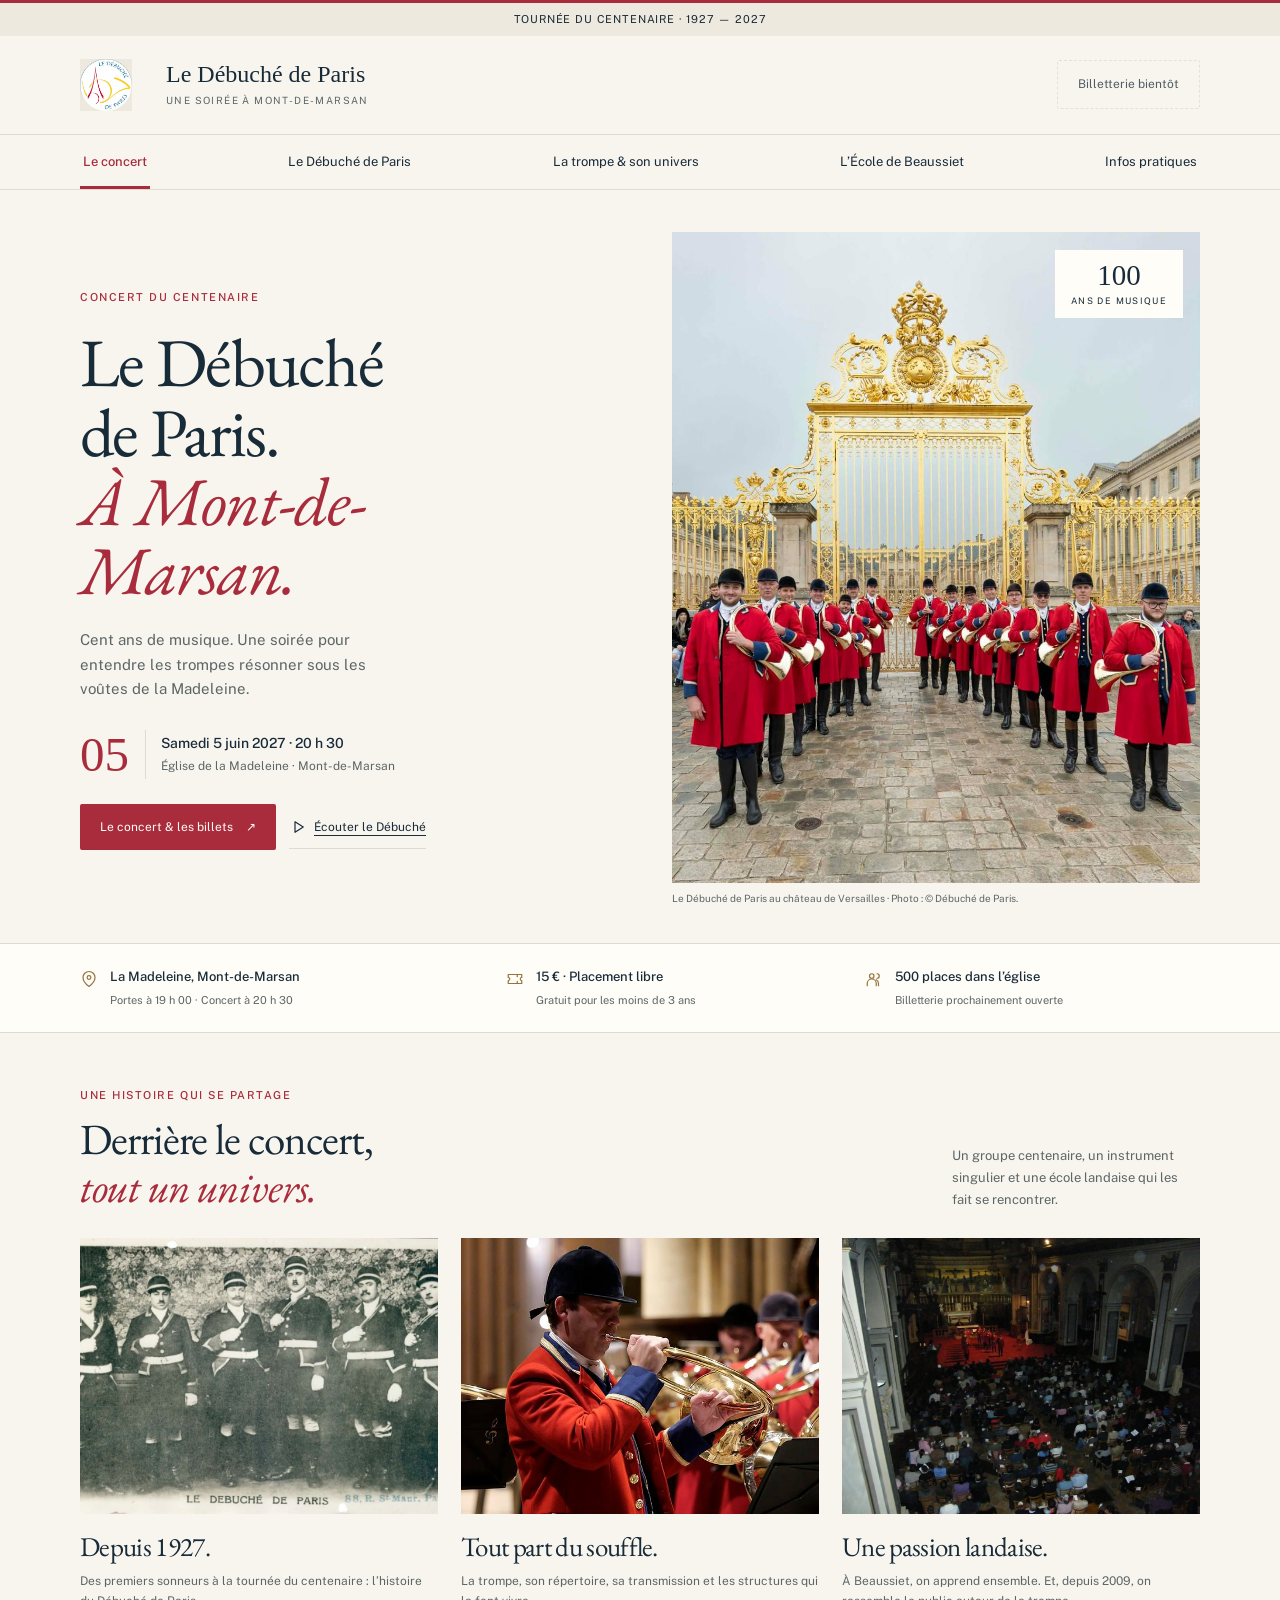
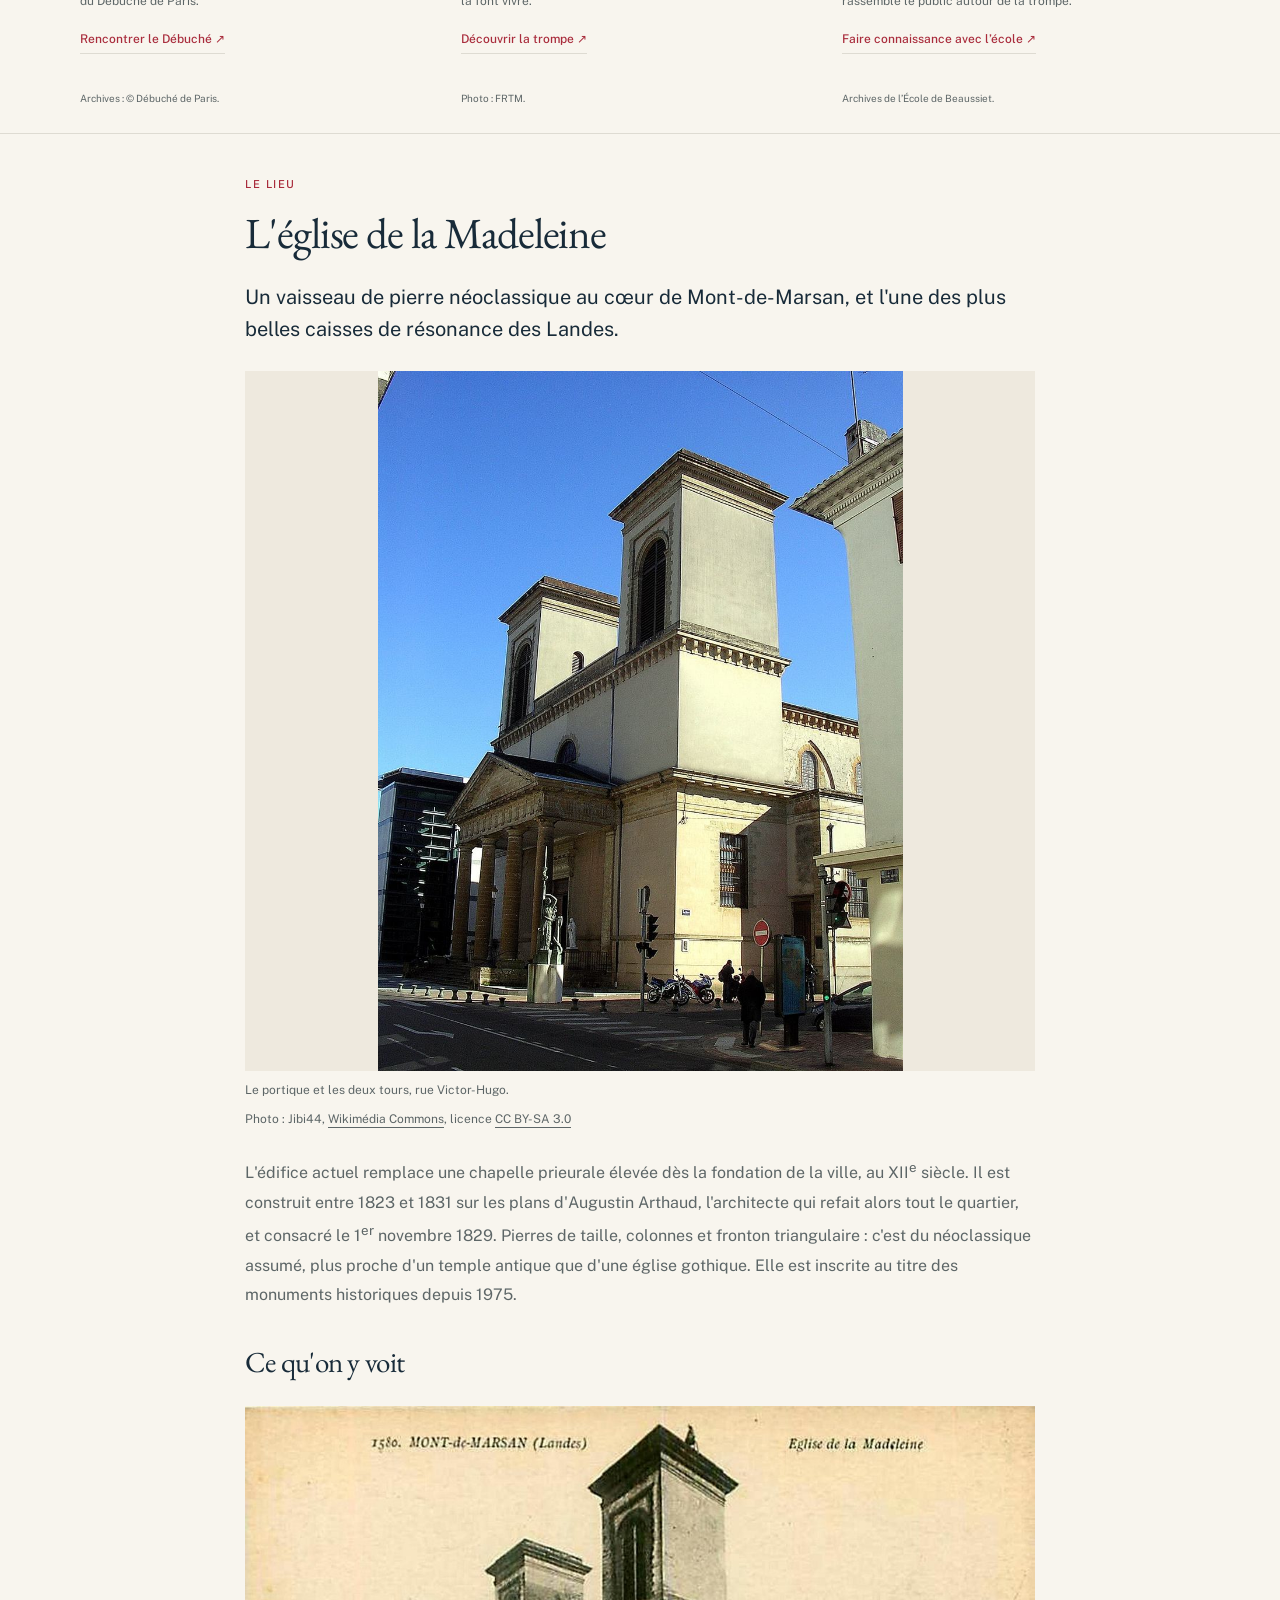
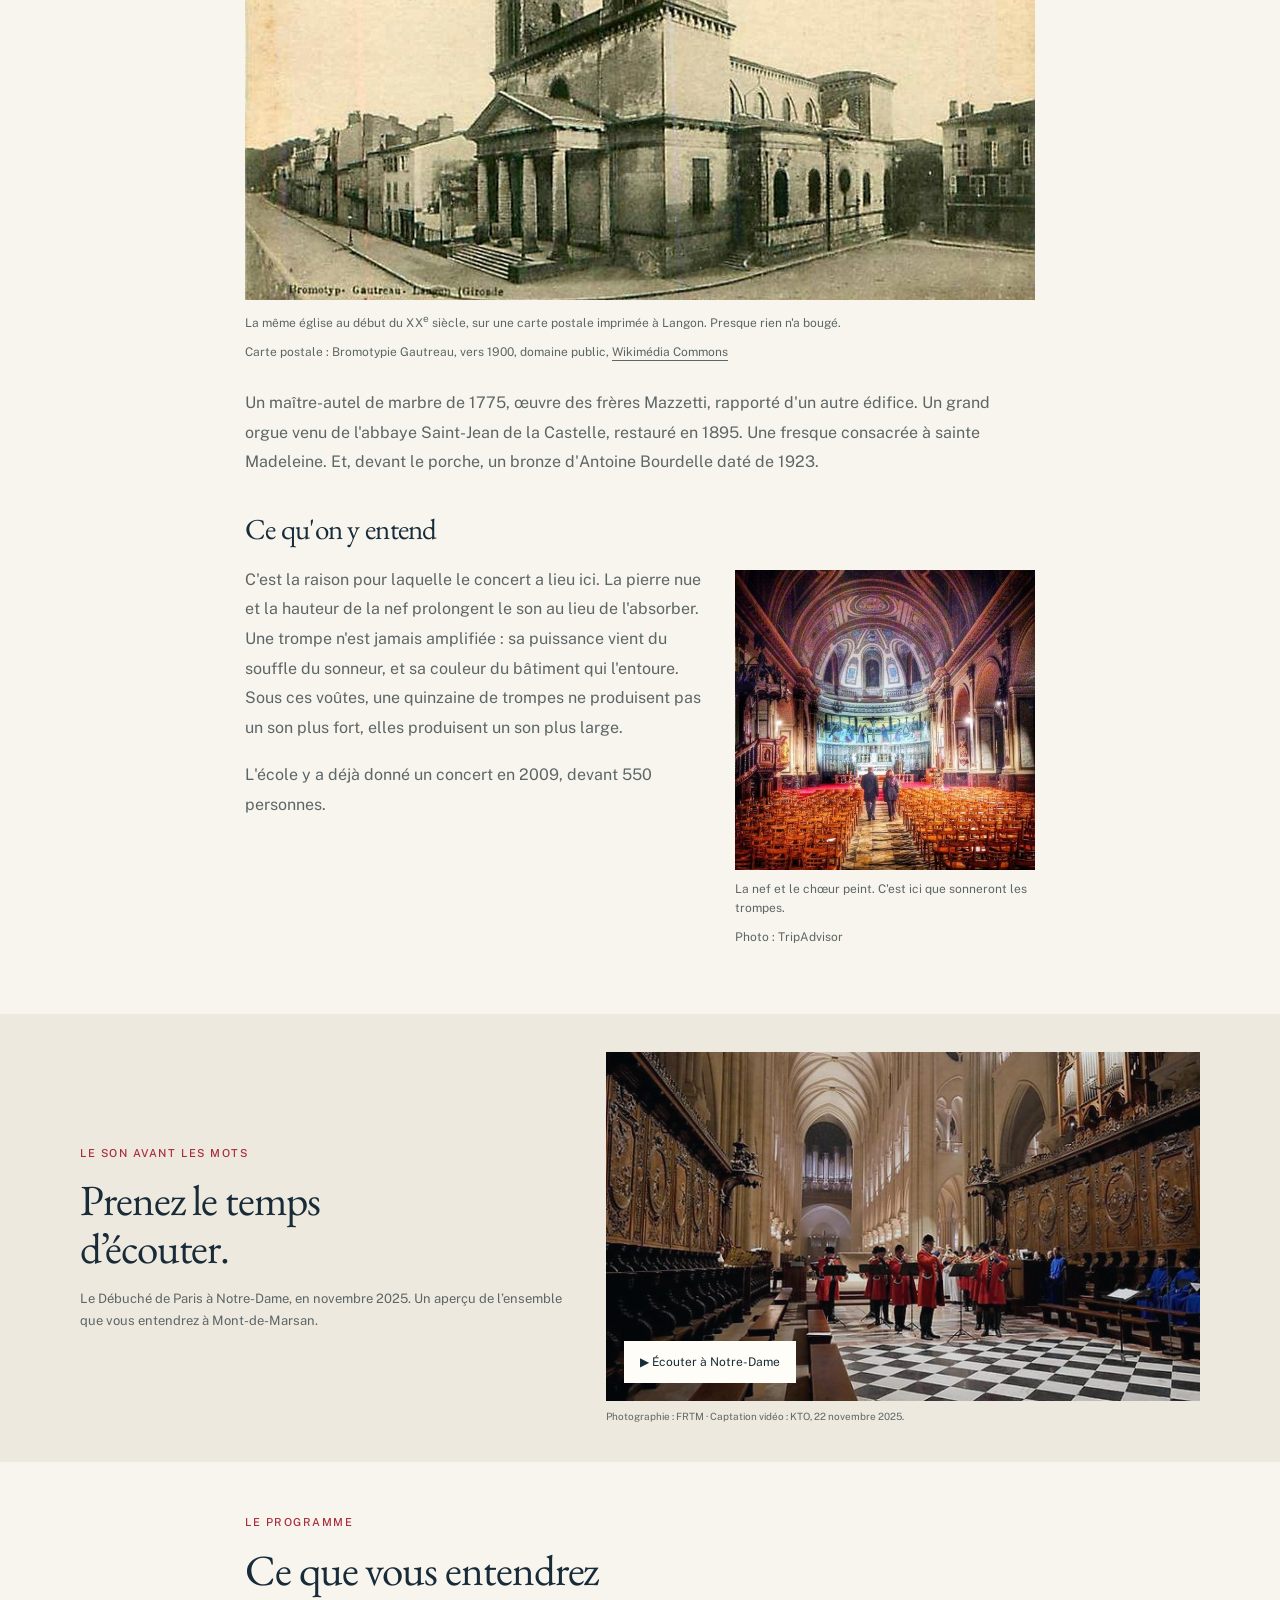
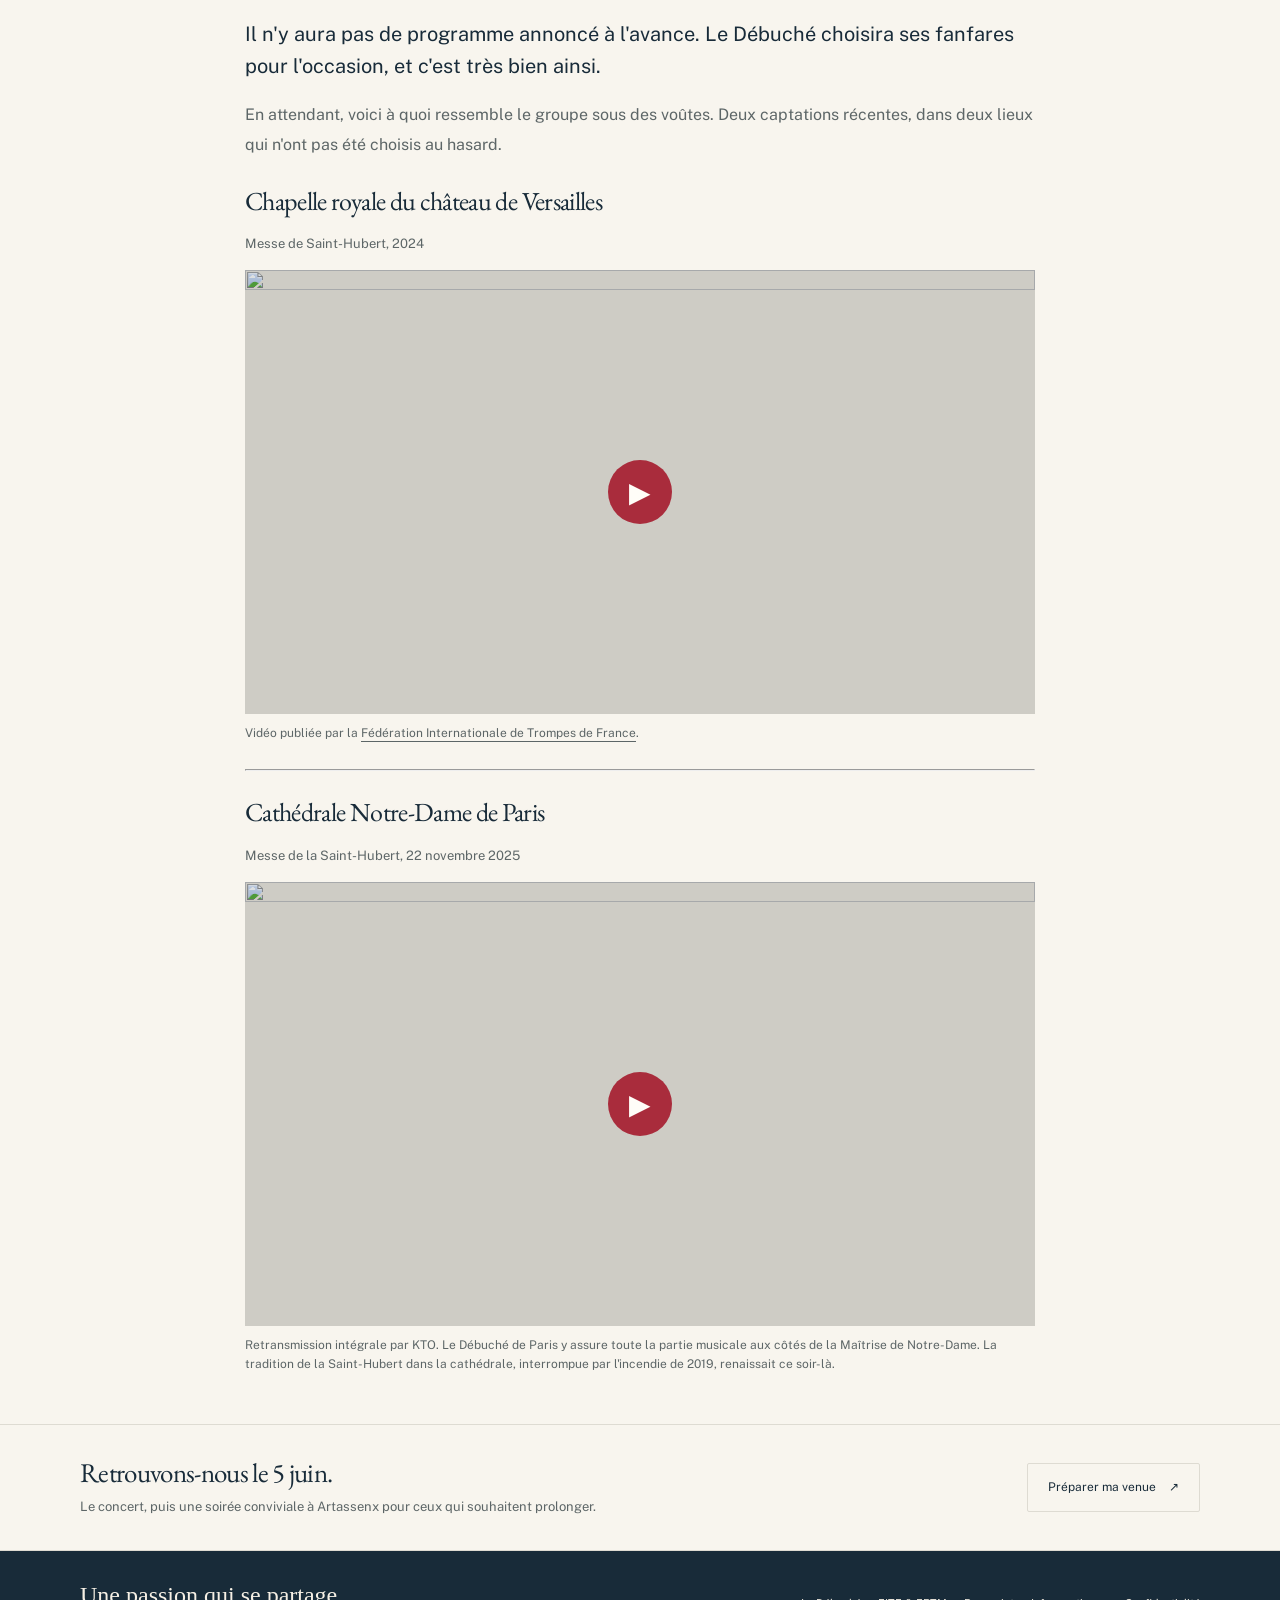
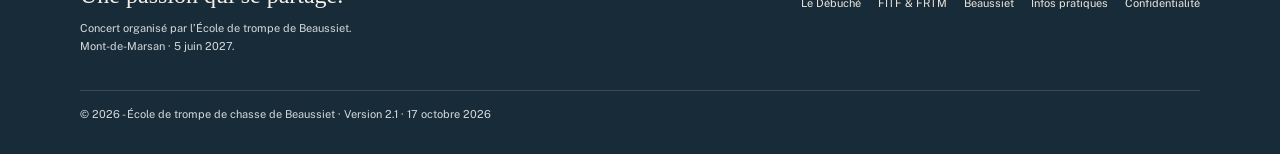
==== index.html @ ada698ae "Logo du Débuché, église sur l'accueil, programme visible, billetterie grisée, mentions et page confi" ====
<!doctype html>
<html lang="fr"><head>
<meta charset="utf-8">
<meta name="viewport" content="width=device-width,initial-scale=1">
<!-- Préparation de l’annonce publique : conserver noindex jusqu’à sa validation. -->
<meta name="robots" content="noindex">
<title>Le Débuché de Paris à Mont-de-Marsan — Centenaire 1927–2027</title>
<meta name="description" content="Concert du centenaire du Débuché de Paris le 5 juin 2027 à 20 h 30, à l’église de la Madeleine de Mont-de-Marsan. Histoire, extraits et informations pratiques.">
<link rel="canonical" href="https://debuche-montdemarsan.fr/">
<meta property="og:type" content="website">
<meta property="og:locale" content="fr_FR">
<meta property="og:site_name" content="École de trompe de Beaussiet">
<meta property="og:title" content="Le Débuché de Paris à Mont-de-Marsan — Centenaire 1927–2027">
<meta property="og:description" content="Concert du centenaire du Débuché de Paris le 5 juin 2027 à 20 h 30, à l’église de la Madeleine de Mont-de-Marsan. Histoire, extraits et informations pratiques.">
<meta property="og:url" content="https://debuche-montdemarsan.fr/">
<meta property="og:image" content="https://debuche-montdemarsan.fr/affiche-partage.jpg">
<meta property="og:image:width" content="1200"><meta property="og:image:height" content="630">
<meta name="twitter:card" content="summary_large_image">
<link rel="preconnect" href="https://fonts.googleapis.com">
<link rel="preconnect" href="https://fonts.gstatic.com" crossorigin>
<link rel="stylesheet" href="https://fonts.googleapis.com/css2?family=EB+Garamond:ital,wght@0,400;0,500;1,400&family=Public+Sans:wght@400;500&display=swap">
<link rel="stylesheet" href="/assets/site.css">
<script src="/infos.js" defer></script><script src="/assets/site.js" defer></script>
</head><body id="debuche-edition">
<a href="#contenu" class="skip-link">Aller au contenu</a>
<div class="dp-topline">TOURNÉE DU CENTENAIRE · 1927 — 2027</div>
<header id="haut">
 <div class="dp-masthead dp-container"><a href="/" class="dp-brand " aria-label="Accueil du concert"><img class="dp-logo" src="/logo-debuche.png" alt="" width="52" height="52"><span class="dp-name">Le Débuché de Paris<small>Une soirée à Mont-de-Marsan</small></span></a><a href="/infos-pratiques/#billetterie" class="dp-action dp-header-ticket " data-booking data-open-label="Réserver ma place">Billetterie · bientôt <span aria-hidden="true">↗</span></a></div>
 <nav class="dp-nav dp-container" aria-label="Rubriques du site"><a href="/" aria-current="page" class="">Le concert</a><a href="/le-debuche-de-paris/" class="">Le Débuché de Paris</a><a href="/la-trompe/" class="">La trompe & son univers</a><a href="/ecole-de-beaussiet/" class="">L’École de Beaussiet</a><a href="/infos-pratiques/" class="">Infos pratiques</a></nav>
</header><main id="contenu">
 <div class="dp-hero dp-container"><div class="dp-hero-copy"><p class="dp-kicker">Concert du centenaire</p><h1>Le Débuché<br>de Paris.<br><em>À Mont-de-<br>Marsan.</em></h1><p class="dp-intro">Cent ans de musique. Une soirée pour entendre les trompes résonner sous les voûtes de la Madeleine.</p><div class="dp-datestamp"><span class="dp-day">05</span><div><strong>Samedi 5 juin 2027 · <span data-info="heure">20 h 30</span></strong><small>Église de la Madeleine · Mont-de-Marsan</small></div></div><div class="dp-hero-actions"><a href="/infos-pratiques/#billetterie" class="dp-action ">Le concert & les billets <span aria-hidden="true">↗</span></a><a href="#dp-home-listen" class="dp-text-action "><svg aria-hidden="true" width="18" height="18" viewBox="0 0 24 24" fill="none" stroke="currentColor" stroke-width="1.6" stroke-linecap="round" stroke-linejoin="round"><path d="m8 5 11 7-11 7V5Z"/></svg> Écouter le Débuché</a></div></div><figure class="dp-photo"><img src="/debuche-versailles-grille.jpg" loading="eager" fetchpriority="high" width="1000" height="1250" decoding="async" alt="Les sonneurs du Débuché de Paris en habit rouge devant la grille dorée du château de Versailles"><span class="dp-photo-seal">100<small>ans de musique</small></span><figcaption>Le Débuché de Paris au château de Versailles · Photo : © Débuché de Paris.</figcaption></figure></div>
 <div class="dp-essential dp-container"><div><svg aria-hidden="true" width="18" height="18" viewBox="0 0 24 24" fill="none" stroke="currentColor" stroke-width="1.6" stroke-linecap="round" stroke-linejoin="round"><path d="M20 10c0 6-8 12-8 12S4 16 4 10a8 8 0 1 1 16 0Z"/><circle cx="12" cy="10" r="2.5"/></svg><span><strong>La Madeleine, Mont-de-Marsan</strong><small>Portes à <span data-info="portes">19 h</span> · Concert à <span data-info="heure">20 h 30</span></small></span></div><div><svg aria-hidden="true" width="18" height="18" viewBox="0 0 24 24" fill="none" stroke="currentColor" stroke-width="1.6" stroke-linecap="round" stroke-linejoin="round"><path d="M3 6h18v4a2 2 0 0 0 0 4v4H3v-4a2 2 0 0 0 0-4V6Z"/><path d="M15 6v3m0 6v3"/></svg><span><strong><span data-info="tarif">15 €</span> · Placement libre</strong><small><span data-info="tarif-second">Gratuit pour les moins de 3 ans</span></small></span></div><div><svg aria-hidden="true" width="18" height="18" viewBox="0 0 24 24" fill="none" stroke="currentColor" stroke-width="1.6" stroke-linecap="round" stroke-linejoin="round"><circle cx="9" cy="8" r="3"/><path d="M3 21v-3a6 6 0 0 1 12 0v3m3 0v-3a6 6 0 0 0-3-5m1-8a3 3 0 0 1 0 6"/></svg><span><strong>500 places dans l’église</strong><small data-booking-closed>Billetterie prochainement ouverte</small><small data-booking-open hidden>Réservation à l’avance conseillée</small></span></div></div>
 <div class="dp-section dp-container"><div class="dp-section-heading"><div><p class="dp-kicker">Une histoire qui se partage</p><h2>Derrière le concert,<br><em>tout un univers.</em></h2></div><p>Un groupe centenaire, un instrument singulier et une école landaise qui les fait se rencontrer.</p></div><div class="dp-discover"><article><a href="/le-debuche-de-paris/" class=""><img src="/debuche-1927.jpg" loading="lazy" decoding="async" alt="Les premiers sonneurs du Débuché de Paris sur une photographie d’archives" width="1100" height="710"><h3>Depuis 1927.</h3><p>Des premiers sonneurs à la tournée du centenaire : l’histoire du Débuché de Paris.</p><span class="dp-card-link">Rencontrer le Débuché <span aria-hidden="true">↗</span></span></a><p class="dp-credit">Archives : © Débuché de Paris.</p></article><article><a href="/la-trompe/" class=""><img src="/debuche-sonneur.jpg" loading="lazy" decoding="async" alt="Un sonneur en habit rouge, sa trompe à l’épaule" width="640" height="853"><h3>Tout part du souffle.</h3><p>La trompe, son répertoire, sa transmission et les structures qui la font vivre.</p><span class="dp-card-link">Découvrir la trompe <span aria-hidden="true">↗</span></span></a><p class="dp-credit">Photo : FRTM.</p></article><article><a href="/ecole-de-beaussiet/" class=""><img src="/ecole-2009-madeleine.jpg" loading="lazy" decoding="async" alt="La nef de la Madeleine remplie lors du concert organisé en 2009" width="1200" height="900"><h3>Une passion landaise.</h3><p>À Beaussiet, on apprend ensemble. Et, depuis 2009, on rassemble le public autour de la trompe.</p><span class="dp-card-link">Faire connaissance avec l’école <span aria-hidden="true">↗</span></span></a><p class="dp-credit">Archives de l’École de Beaussiet.</p></article></div></div>
 <div class="dp-article dp-eglise"><section id="eglise">
  <div class="shell narrow">
    <p class="eyebrow">Le lieu</p>
    <h2>L'église de la Madeleine</h2>

    <p class="big">Un vaisseau de pierre néoclassique au cœur de Mont-de-Marsan, et l'une des plus belles caisses de résonance des Landes.</p>

    <figure class="fig fig-large">
      <img src="/eglise-facade.jpg" alt="La façade de l'église de la Madeleine, son portique à colonnes et ses deux tours, vue depuis la rue Victor-Hugo" width="900" height="1200" loading="lazy">
      <figcaption>Le portique et les deux tours, rue Victor-Hugo.<span class="credit">Photo&nbsp;: Jibi44, <a href="https://commons.wikimedia.org/wiki/File:Eglise_Madeleine_MDM.JPG" target="_blank" rel="noopener">Wikimédia Commons</a>, licence <a href="https://creativecommons.org/licenses/by-sa/3.0/deed.fr" target="_blank" rel="noopener">CC BY-SA 3.0</a></span></figcaption>
    </figure>

    <p>L'édifice actuel remplace une chapelle prieurale élevée dès la fondation de la ville, au XII<sup>e</sup> siècle. Il est construit entre 1823 et 1831 sur les plans d'Augustin Arthaud, l'architecte qui refait alors tout le quartier, et consacré le 1<sup>er</sup> novembre 1829. Pierres de taille, colonnes et fronton triangulaire&nbsp;: c'est du néoclassique assumé, plus proche d'un temple antique que d'une église gothique. Elle est inscrite au titre des monuments historiques depuis 1975.</p>

    <h3>Ce qu'on y voit</h3>

    <figure class="fig">
      <img src="/eglise-1900.jpg" alt="Carte postale ancienne montrant l'église de la Madeleine et la rue qui la borde, au début du XXe siècle" width="1100" height="688" loading="lazy">
      <figcaption>La même église au début du XX<sup>e</sup> siècle, sur une carte postale imprimée à Langon. Presque rien n'a bougé.<span class="credit">Carte postale&nbsp;: Bromotypie Gautreau, vers 1900, domaine public, <a href="https://commons.wikimedia.org/wiki/File:Mont-de-Marsan_-_La_Madeleine_1.jpg" target="_blank" rel="noopener">Wikimédia Commons</a></span></figcaption>
    </figure>

    <p>Un maître-autel de marbre de 1775, œuvre des frères Mazzetti, rapporté d'un autre édifice. Un grand orgue venu de l'abbaye Saint-Jean de la Castelle, restauré en 1895. Une fresque consacrée à sainte Madeleine. Et, devant le porche, un bronze d'Antoine Bourdelle daté de 1923.</p>

    <h3>Ce qu'on y entend</h3>

    <figure class="fig fig-nef">
      <img src="/eglise-nef.jpg" alt="L'intérieur de l'église, la nef bordée de chaises et le chœur peint sous la coupole" width="450" height="450" loading="lazy">
      <figcaption>La nef et le chœur peint. C'est ici que sonneront les trompes.<span class="credit">Photo&nbsp;: TripAdvisor</span></figcaption>
    </figure>

    <p>C'est la raison pour laquelle le concert a lieu ici. La pierre nue et la hauteur de la nef prolongent le son au lieu de l'absorber. Une trompe n'est jamais amplifiée&nbsp;: sa puissance vient du souffle du sonneur, et sa couleur du bâtiment qui l'entoure. Sous ces voûtes, une quinzaine de trompes ne produisent pas un son plus fort, elles produisent un son plus large.</p>
    <p class="muted">L'école y a déjà donné un concert en 2009, devant 550 personnes.</p>
  </div>
</section></div>
 <section class="dp-listen dp-container" id="dp-home-listen"><div><p class="dp-kicker">Le son avant les mots</p><h2>Prenez le temps<br>d’écouter.</h2><p>Le Débuché de Paris à Notre-Dame, en novembre 2025. Un aperçu de l’ensemble que vous entendrez à Mont-de-Marsan.</p></div><div><div class="dp-video"><button type="button" class="video-lancer" data-video="ajK1EJD9ygs" aria-label="Lire la captation KTO du Débuché de Paris à Notre-Dame"><img src="/debuche-notre-dame.jpg" alt="Le Débuché de Paris à Notre-Dame" width="640" height="427" loading="lazy"><span class="video-play" aria-hidden="true"></span></button></div><figcaption>Photographie : FRTM · Captation vidéo : KTO, 22 novembre 2025.</figcaption></div></section>
 <div class="dp-programme-details"><div class="dp-article"><section id="programme">
  <div class="shell narrow">
    <p class="eyebrow">Le programme</p>
    <h2>Ce que vous entendrez</h2>

    <p class="big" id="i-programme-todo">Il n'y aura pas de programme annoncé à l'avance. Le Débuché choisira ses fanfares pour l'occasion, et c'est très bien ainsi.</p>

    <p id="i-programme-intro" hidden></p><ul id="i-programme" hidden></ul><p>En attendant, voici à quoi ressemble le groupe sous des voûtes. Deux captations récentes, dans deux lieux qui n'ont pas été choisis au hasard.</p>

    <figure class="video">
      <h3 class="video-titre">Chapelle royale du château de Versailles</h3>
      <p class="video-sous">Messe de Saint-Hubert, 2024</p>
      <button type="button" class="video-lancer" data-video="RDa5KP3r8Zk"
              aria-label="Lire la vidéo du Débuché de Paris à la chapelle royale de Versailles">
        <img src="https://i.ytimg.com/vi/RDa5KP3r8Zk/maxresdefault.jpg" alt="" loading="lazy" width="1280" height="720">
        <span class="video-play" aria-hidden="true"></span>
      </button>
      <figcaption>Vidéo publiée par la <a href="https://fitf.org/la-trompe/" target="_blank" rel="noopener">Fédération Internationale de Trompes de France</a>.</figcaption>
    </figure>

    <hr class="sep">

    <figure class="video">
      <h3 class="video-titre">Cathédrale Notre-Dame de Paris</h3>
      <p class="video-sous">Messe de la Saint-Hubert, 22 novembre 2025</p>
      <button type="button" class="video-lancer" data-video="ajK1EJD9ygs"
              aria-label="Lire la retransmission de la messe de la Saint-Hubert à Notre-Dame de Paris">
        <img src="https://i.ytimg.com/vi/ajK1EJD9ygs/maxresdefault.jpg" alt="" loading="lazy" width="1280" height="720">
        <span class="video-play" aria-hidden="true"></span>
      </button>
      <figcaption>Retransmission intégrale par KTO. Le Débuché de Paris y assure toute la partie musicale aux côtés de la Maîtrise de Notre-Dame. La tradition de la Saint-Hubert dans la cathédrale, interrompue par l'incendie de 2019, renaissait ce soir-là.</figcaption>
    </figure>

  </div>
</section></div></div><div class="dp-book-strip dp-container"><div><h3>Retrouvons-nous le 5 juin.</h3><p>Le concert, puis une soirée conviviale à Artassenx pour ceux qui souhaitent prolonger.</p></div><a href="/infos-pratiques/" class="dp-action dp-quiet ">Préparer ma venue <span aria-hidden="true">↗</span></a></div>
<section id="partenaires" class="dp-section dp-container" hidden><p class="dp-kicker">Ils soutiennent le centenaire</p><h2>Partenaires</h2><ul class="partners" id="i-partenaires"></ul></section></main><footer class="dp-footer dp-container"><div><div class="dp-footer-name">Une passion qui se partage.</div><p>Concert organisé par l’École de trompe de Beaussiet.<br>Mont-de-Marsan · 5 juin 2027.</p></div><div class="dp-footer-links"><a href="/le-debuche-de-paris/" class="">Le Débuché</a><a href="/la-trompe/#fitf" class="">FITF & FRTM</a><a href="/ecole-de-beaussiet/" class="">Beaussiet</a><a href="/infos-pratiques/" class="">Infos pratiques</a><a href="/confidentialite/">Confidentialité</a></div><p class="dp-legal">© 2026 - École de trompe de chasse de Beaussiet · <span data-version></span></p></footer>
<dialog id="photo-dialog" aria-label="Photo agrandie"><button type="button" data-close-photo>Fermer ×</button><img alt=""></dialog>
</body></html>
---- assets/site.css ----
#debuche-edition{color-scheme:light;--dp-paper:#f8f5ee;--dp-white:#fffdf8;--dp-ink:#182b39;--dp-grey:#5d6667;--dp-red:#a92c3c;--dp-line:#dedbd2;--dp-gold:#94733c;--dp-tint:#eee9de;background:var(--dp-paper);color:var(--dp-ink);font:15px/1.7 'Public Sans',Arial,sans-serif;isolation:isolate;overflow-wrap:break-word}
#debuche-edition *{box-sizing:border-box}
#debuche-edition [hidden]{display:none!important}
#debuche-edition h1,#debuche-edition h2,#debuche-edition h3,#debuche-edition p,#debuche-edition figure{margin:0}
#debuche-edition h1,#debuche-edition h2,#debuche-edition h3{font-family:'EB Garamond',Georgia,serif;color:var(--dp-ink);font-weight:400;letter-spacing:-.025em}
#debuche-edition h1{font-size:clamp(43px,6.3vw,68px);line-height:1.02}
#debuche-edition h2{font-size:clamp(33px,4vw,43px);line-height:1.12}
#debuche-edition h3{font-size:27px;line-height:1.2}
#debuche-edition h1 em,#debuche-edition h2 em{font-weight:400;color:var(--dp-red)}
#debuche-edition a{color:inherit;text-decoration:underline;text-underline-offset:4px}
#debuche-edition button{font:inherit;color:inherit;cursor:inherit}
#debuche-edition img{display:block;width:100%;object-fit:cover;background:var(--dp-tint)}
#debuche-edition .dp-container{padding-inline:max(6%,calc((100% - 1120px)/2))}
#debuche-edition .dp-kicker{font-size:11px;letter-spacing:.14em;text-transform:uppercase;color:var(--dp-red);font-weight:500}
#debuche-edition .dp-muted{color:var(--dp-grey)}
#debuche-edition .dp-topline{padding:7px 6%;text-align:center;font-size:11px;letter-spacing:.075em;background:var(--dp-tint);border-top:3px solid var(--dp-red)}
#debuche-edition .dp-masthead{display:flex;align-items:center;justify-content:space-between;gap:24px;padding-block:23px}
#debuche-edition .dp-brand{display:flex;align-items:center;gap:16px;background:none;border:0;padding:0;text-align:left}
#debuche-edition .dp-initials{font-family:Georgia,serif;font-size:33px;line-height:1;letter-spacing:-4px;color:var(--dp-gold);padding-right:18px;border-right:1px solid var(--dp-line)}
#debuche-edition .dp-name{font-family:Georgia,serif;font-size:24px;line-height:1.1}
#debuche-edition .dp-name small{display:block;font:10px/1.5 'Public Sans',sans-serif;letter-spacing:.14em;text-transform:uppercase;color:var(--dp-grey);margin-top:6px}
#debuche-edition .dp-action{display:inline-flex;gap:13px;align-items:center;justify-content:center;padding:13px 20px;min-height:46px;background:var(--dp-red);color:#fffdf8;border:0;border-radius:2px;font-size:12px;text-decoration:none}
#debuche-edition .dp-quiet{background:transparent;color:var(--dp-ink);border:1px solid var(--dp-line)}
#debuche-edition .dp-nav{display:flex;align-items:stretch;justify-content:space-between;gap:12px;border-block:1px solid var(--dp-line)}
#debuche-edition .dp-nav a{padding:16px 3px 13px;background:transparent;border:0;border-bottom:3px solid transparent;font-size:13px;min-height:50px}
#debuche-edition .dp-nav a[aria-current="page"]{color:var(--dp-red);border-bottom-color:var(--dp-red);font-weight:500}
#debuche-edition .dp-nav a:hover{color:var(--dp-red)}
#debuche-edition .dp-hero{display:grid;grid-template-columns:1.05fr 1fr;gap:38px;padding-top:42px;padding-bottom:37px;align-items:center}
#debuche-edition .dp-hero-copy{padding-block:15px}
#debuche-edition .dp-hero .dp-kicker{margin-bottom:22px}
#debuche-edition .dp-hero p.dp-intro{font-size:15px;color:var(--dp-grey);line-height:1.65;margin-top:22px;max-width:37ch}
#debuche-edition .dp-datestamp{display:flex;gap:15px;align-items:center;margin-top:28px}
#debuche-edition .dp-day{font-family:Georgia,serif;color:var(--dp-red);font-size:49px;line-height:1;border-right:1px solid var(--dp-line);padding-right:16px}
#debuche-edition .dp-datestamp strong{font-size:14px;font-weight:500;display:block}
#debuche-edition .dp-datestamp small{font-size:12px;color:var(--dp-grey);display:block}
#debuche-edition .dp-hero-actions{margin-top:25px;display:flex;flex-wrap:wrap;align-items:center;gap:13px}
#debuche-edition .dp-text-action{background:none;border:0;border-bottom:1px solid var(--dp-line);font-size:12px;padding:11px 0;min-height:44px;display:inline-flex;gap:7px;align-items:center}
#debuche-edition .dp-photo{position:relative;min-width:0}
#debuche-edition .dp-photo>img{aspect-ratio:.81;object-position:center 54%}
#debuche-edition figcaption{color:var(--dp-grey);font-size:10px;line-height:1.5;margin-top:8px}
#debuche-edition .dp-photo-seal{position:absolute;right:17px;top:18px;background:var(--dp-white);color:var(--dp-ink);padding:11px 16px;text-align:center;font-family:Georgia,serif;font-size:29px;line-height:1}
#debuche-edition .dp-photo-seal small{display:block;font:9px/1.4 'Public Sans',Arial,sans-serif;letter-spacing:.15em;text-transform:uppercase;margin-top:5px}
#debuche-edition .dp-essential{display:grid;grid-template-columns:1.2fr 1fr 1fr;gap:24px;background:var(--dp-white);border-block:1px solid var(--dp-line);padding-block:22px}
#debuche-edition .dp-essential>div{display:flex;gap:12px;align-items:flex-start}
#debuche-edition .dp-essential i{color:var(--dp-gold);margin-top:4px;flex-shrink:0}
#debuche-edition .dp-essential strong{display:block;font-size:13px;font-weight:500}
#debuche-edition .dp-essential small{display:block;font-size:11px;color:var(--dp-grey);margin-top:3px}
#debuche-edition .dp-section{padding-top:53px;padding-bottom:53px}
#debuche-edition .dp-section-heading{display:flex;align-items:flex-end;gap:30px;justify-content:space-between;margin-bottom:27px}
#debuche-edition .dp-section-heading .dp-kicker{margin-bottom:10px}
#debuche-edition .dp-section-heading>p{max-width:31ch;font-size:13px;color:var(--dp-grey)}
#debuche-edition .dp-discover{display:grid;grid-template-columns:repeat(3,minmax(0,1fr));gap:23px}
#debuche-edition .dp-discover a{border:0;background:transparent;text-align:left;padding:0;display:block;width:100%}
#debuche-edition .dp-discover img{aspect-ratio:1.3;margin-bottom:17px}
#debuche-edition .dp-discover h3{font-size:27px;margin-bottom:9px}
#debuche-edition .dp-discover p{font-size:12px;color:var(--dp-grey);line-height:1.65}
#debuche-edition .dp-discover .dp-card-link{display:inline-block;font-size:12px;color:var(--dp-red);margin-top:17px;border-bottom:1px solid var(--dp-line);padding-bottom:4px}
#debuche-edition .dp-discover .dp-credit{font-size:10px;margin-top:10px}
#debuche-edition .dp-listen{background:var(--dp-tint);padding-block:38px;display:grid;grid-template-columns:.9fr 1.1fr;gap:40px;align-items:center}
#debuche-edition .dp-listen .dp-kicker{margin-bottom:14px}
#debuche-edition .dp-listen p:not(.dp-kicker){font-size:13px;color:var(--dp-grey);margin-top:15px}
#debuche-edition .dp-video{display:block;position:relative;text-decoration:none;min-width:0}
#debuche-edition .dp-video img{aspect-ratio:1.7}
#debuche-edition .dp-play{position:absolute;left:18px;bottom:18px;display:inline-flex;align-items:center;gap:10px;background:var(--dp-white);color:var(--dp-ink);padding:11px 14px;font-size:12px}
#debuche-edition .dp-book-strip{display:flex;justify-content:space-between;align-items:center;gap:24px;padding-block:32px;border-bottom:1px solid var(--dp-line)}
#debuche-edition .dp-book-strip p{font-size:13px;color:var(--dp-grey);margin-top:6px}
#debuche-edition .dp-page-title{padding-top:42px;padding-bottom:31px;border-bottom:1px solid var(--dp-line)}
#debuche-edition .dp-breadcrumb{font-size:11px;color:var(--dp-grey);margin-bottom:25px}
#debuche-edition .dp-breadcrumb a{border:0;background:none;padding:0;color:var(--dp-red);font-size:inherit;min-height:30px}
#debuche-edition .dp-page-title h1{font-size:clamp(40px,5.5vw,60px);margin-top:15px;max-width:19ch}
#debuche-edition .dp-page-title .dp-lead{font-size:16px;line-height:1.7;max-width:64ch;color:var(--dp-grey);margin-top:21px}
#debuche-edition .dp-editorial{display:grid;grid-template-columns:1.1fr .9fr;gap:45px;align-items:start}
#debuche-edition .dp-editorial p{font-size:14px;color:var(--dp-grey);margin-top:18px}
#debuche-edition .dp-editorial h2{font-size:36px}
#debuche-edition .dp-editorial img{aspect-ratio:1.1}
#debuche-edition .dp-archives{background:var(--dp-tint);padding-block:38px}
#debuche-edition .dp-archives-grid{display:grid;grid-template-columns:1fr 1fr;gap:23px;margin-top:25px}
#debuche-edition .dp-archives-grid img{aspect-ratio:1.55;filter:sepia(.15)}
#debuche-edition .dp-milestones{display:grid;grid-template-columns:repeat(3,minmax(0,1fr));gap:26px;margin-top:28px}
#debuche-edition .dp-milestones article{border-top:1px solid var(--dp-line);padding-top:19px}
#debuche-edition .dp-milestones strong{font-family:Georgia,serif;font-size:36px;color:var(--dp-red);font-weight:400;line-height:1}
#debuche-edition .dp-milestones p{font-size:12px;margin-top:12px;color:var(--dp-grey)}
#debuche-edition .dp-quote{padding-block:32px;border-block:1px solid var(--dp-line);font-family:Georgia,serif;font-size:clamp(26px,3.4vw,37px);line-height:1.25;color:var(--dp-gold);text-align:center}
#debuche-edition .dp-jumplinks{display:flex;gap:20px;flex-wrap:wrap;margin-top:24px}
#debuche-edition .dp-jumplinks a{background:transparent;border:0;border-bottom:1px solid var(--dp-line);padding:8px 0;font-size:12px;color:var(--dp-red);min-height:44px}
#debuche-edition .dp-network{display:grid;grid-template-columns:1fr 1fr;gap:34px;margin-top:28px}
#debuche-edition .dp-network article{padding-top:24px;border-top:2px solid var(--dp-gold)}
#debuche-edition .dp-network .dp-abbr{font-family:Georgia,serif;font-size:42px;color:var(--dp-red);margin-bottom:12px;line-height:1}
#debuche-edition .dp-network h3{font-size:25px}
#debuche-edition .dp-network p{font-size:13px;color:var(--dp-grey);margin-top:17px}
#debuche-edition .dp-network a{font-size:12px;display:inline-block;margin-top:20px;color:var(--dp-red)}
#debuche-edition .dp-united{background:var(--dp-tint);padding:26px;margin-top:30px}
#debuche-edition .dp-united p{font-size:13px;color:var(--dp-grey);margin-top:10px}
#debuche-edition .dp-school-history{display:grid;grid-template-columns:80px 1fr;gap:18px 24px}
#debuche-edition .dp-school-history>strong{font-family:Georgia,serif;color:var(--dp-red);font-weight:400;font-size:34px;line-height:1.2;border-top:1px solid var(--dp-line);padding-top:18px}
#debuche-edition .dp-school-history>div{border-top:1px solid var(--dp-line);padding-top:18px}
#debuche-edition .dp-school-history p{font-size:13px;color:var(--dp-grey);margin-top:7px}
#debuche-edition .dp-school-history h3{font-size:25px}
#debuche-edition .dp-school-history figure{margin-block:16px 8px}
#debuche-edition .dp-school-history img{aspect-ratio:2}
#debuche-edition .dp-practice{background:var(--dp-white);border:1px solid var(--dp-line);padding:28px}
#debuche-edition .dp-practice .dp-kicker{margin-bottom:14px}
#debuche-edition .dp-practice p{font-size:13px;color:var(--dp-grey);margin-top:16px}
#debuche-edition .dp-practice strong{font-size:16px;font-weight:500;color:var(--dp-ink)}
#debuche-edition .dp-info-layout{display:grid;grid-template-columns:1.15fr .85fr;gap:42px}
#debuche-edition .dp-info-list{margin:24px 0 0}
#debuche-edition .dp-info-list>div{display:grid;grid-template-columns:110px 1fr;gap:20px;border-bottom:1px solid var(--dp-line);padding:17px 0}
#debuche-edition .dp-info-list dt{font-size:12px;font-weight:500;color:var(--dp-gold)}
#debuche-edition .dp-info-list dd{margin:0;font-size:13px;color:var(--dp-grey)}
#debuche-edition .dp-ticket{background:var(--dp-white);border:1px solid var(--dp-line);border-top:3px solid var(--dp-red);padding:28px}
#debuche-edition .dp-ticket h3{font-size:30px;margin:15px 0}
#debuche-edition .dp-ticket p{font-size:13px;color:var(--dp-grey)}
#debuche-edition .dp-price{font-family:Georgia,serif;font-size:52px;line-height:1;color:var(--dp-red);margin-block:23px 15px}
#debuche-edition .dp-price small{font:12px/1.5 'Public Sans',sans-serif;color:var(--dp-grey)}
#debuche-edition .dp-status{background:var(--dp-tint);padding:14px;margin-top:23px;font-size:12px}
#debuche-edition .dp-ticket .dp-small{font-size:11px;margin-top:13px}
#debuche-edition .dp-faq{max-width:760px}
#debuche-edition .dp-faq h2{margin-bottom:23px}
#debuche-edition details{border-bottom:1px solid var(--dp-line);padding:8px 0}
#debuche-edition summary{min-height:44px;align-content:center;font-size:14px}
#debuche-edition details p{font-size:13px;color:var(--dp-grey);padding:10px 0 15px}
#debuche-edition .dp-after{background:var(--dp-tint);padding:28px;margin-top:29px}
#debuche-edition .dp-after p{font-size:13px;color:var(--dp-grey);margin-top:12px}
#debuche-edition .dp-footer{background:var(--dp-ink);color:#f6f0e5;padding-block:30px;display:flex;align-items:flex-start;justify-content:space-between;gap:25px;flex-wrap:wrap}
#debuche-edition .dp-footer .dp-footer-name{font-family:Georgia,serif;font-size:24px;line-height:1.2}
#debuche-edition .dp-footer p{font-size:11px;color:#d6dbdc;margin-top:9px}
#debuche-edition .dp-footer-links{display:flex;gap:17px;flex-wrap:wrap}
#debuche-edition .dp-footer a{background:none;border:0;color:#eee8dd;padding:7px 0;font-size:11px;min-height:44px}
@media(max-width:760px){#debuche-edition .dp-hero{gap:24px}#debuche-edition h1{font-size:49px}#debuche-edition .dp-nav{gap:6px}#debuche-edition .dp-nav a{font-size:12px}#debuche-edition .dp-essential{gap:15px}#debuche-edition .dp-essential i{display:none}#debuche-edition .dp-editorial,#debuche-edition .dp-info-layout{gap:27px}#debuche-edition .dp-discover{gap:17px}#debuche-edition .dp-discover h3{font-size:24px}}
@media(max-width:550px){#debuche-edition .dp-masthead{padding-block:19px;gap:14px;flex-wrap:wrap}#debuche-edition .dp-initials{display:none}#debuche-edition .dp-name{font-size:20px}#debuche-edition .dp-name small{font-size:9px}#debuche-edition .dp-header-ticket{padding:10px 12px;font-size:11px}#debuche-edition .dp-nav{flex-wrap:wrap;justify-content:flex-start;gap:0 17px;padding-bottom:4px}#debuche-edition .dp-nav a{font-size:12px;padding-block:10px 8px;min-height:44px}#debuche-edition .dp-hero{grid-template-columns:1fr;padding-top:25px;gap:27px}#debuche-edition h1{font-size:52px}#debuche-edition .dp-hero-copy{padding:5px 0 0}#debuche-edition .dp-photo>img{aspect-ratio:1.15;object-position:center 54%}#debuche-edition .dp-hero p.dp-intro{max-width:40ch}#debuche-edition .dp-essential{grid-template-columns:1fr;gap:16px}#debuche-edition .dp-essential i{display:block}#debuche-edition .dp-essential small{font-size:12px}#debuche-edition .dp-section{padding-block:35px}#debuche-edition .dp-section-heading{display:block}#debuche-edition .dp-section-heading>p{margin-top:18px;max-width:none}#debuche-edition .dp-discover{grid-template-columns:1fr;gap:30px}#debuche-edition .dp-discover img{aspect-ratio:1.7}#debuche-edition .dp-discover h3{font-size:29px}#debuche-edition .dp-discover p{font-size:14px}#debuche-edition .dp-listen,#debuche-edition .dp-editorial,#debuche-edition .dp-info-layout{grid-template-columns:1fr;gap:26px}#debuche-edition .dp-book-strip{align-items:flex-start;flex-direction:column;gap:18px}#debuche-edition .dp-page-title{padding-top:26px}#debuche-edition .dp-page-title h1{font-size:45px}#debuche-edition .dp-archives-grid,#debuche-edition .dp-network{grid-template-columns:1fr}#debuche-edition .dp-milestones{grid-template-columns:1fr;gap:20px}#debuche-edition .dp-school-history{grid-template-columns:60px 1fr;gap:15px}#debuche-edition .dp-school-history img{aspect-ratio:1.3}#debuche-edition .dp-info-list>div{grid-template-columns:85px 1fr;gap:15px}#debuche-edition .dp-topline{font-size:10px}#debuche-edition .dp-footer-links{gap:14px}}

/* Production layout, long-form histories, and keyboard-accessible interactions. */
html{scroll-behavior:smooth;scroll-padding-top:24px}body{margin:0}body#debuche-edition{min-width:0}
#debuche-edition [id]{scroll-margin-top:24px}
#debuche-edition a,#debuche-edition button,#debuche-edition summary{cursor:pointer}
#debuche-edition a:focus-visible,#debuche-edition button:focus-visible,#debuche-edition summary:focus-visible{outline:3px solid var(--dp-red);outline-offset:5px}
#debuche-edition .dp-brand,#debuche-edition .dp-nav a,#debuche-edition .dp-discover a,#debuche-edition .dp-breadcrumb a,#debuche-edition .dp-footer a{text-decoration:none}
#debuche-edition .dp-nav a{display:flex;align-items:center}
#debuche-edition .dp-brand{color:var(--dp-ink)}
#debuche-edition .dp-nav a:hover,#debuche-edition .dp-discover a:hover h3{color:var(--dp-red)}
#debuche-edition .dp-footer a{display:inline-flex;align-items:center}
#debuche-edition .dp-jumplinks a{display:inline-flex;align-items:center}
#debuche-edition .dp-discover a{height:100%}
#debuche-edition .dp-discover .dp-card-link{font-weight:500}
#debuche-edition .dp-article>section{padding:48px max(6%,calc((100% - 790px)/2));border-top:1px solid var(--dp-line);display:flow-root}
#debuche-edition .dp-article .shell{max-width:790px;margin-inline:auto;display:flow-root}
#debuche-edition .dp-article .eyebrow{font-size:11px;letter-spacing:.14em;text-transform:uppercase;color:var(--dp-red);margin:0 0 14px;font-weight:500}
#debuche-edition .dp-article h2{font-size:clamp(32px,4.2vw,43px);margin-bottom:24px}
#debuche-edition .dp-article h3{margin:35px 0 15px;font-size:29px;clear:both}
#debuche-edition .dp-article h4{font-size:15px;font-weight:500;margin:26px 0 12px}
#debuche-edition .dp-article p{font-size:16px;line-height:1.85;color:var(--dp-grey);margin:18px 0}
#debuche-edition .dp-article .big{font-size:20px;line-height:1.6;color:var(--dp-ink)}
#debuche-edition .dp-article figure{margin:26px 0}
#debuche-edition .dp-article figure img{height:auto;width:100%;max-height:700px;object-fit:contain}
#debuche-edition .dp-article figcaption,#debuche-edition .dp-article .credit,#debuche-edition .dp-article .duo-legende{font-size:12px;line-height:1.6;color:var(--dp-grey);margin-top:10px}
#debuche-edition .credit{display:block}
#debuche-edition .dp-article .duo{display:grid;grid-template-columns:1fr 1fr;gap:18px;margin:28px 0}
#debuche-edition .dp-article .duo figure{margin:0}
#debuche-edition .dp-article .duo img{height:100%;object-fit:cover;max-height:530px}
#debuche-edition .dp-article .duo-legende{grid-column:1/-1;margin:0}
#debuche-edition .dp-article .fig-cote,#debuche-edition .dp-article .fig-nef{float:right;width:38%;margin:8px 0 26px 28px}
#debuche-edition .dp-article .fig-nuit{max-width:380px;margin:32px auto}
#debuche-edition .dp-article .logo{max-width:180px;margin:0 auto 28px;background:transparent}
#debuche-edition .dp-article .logo-fitf{width:100px;height:auto;float:right;margin:10px 0 20px 24px;background:transparent}
#debuche-edition .dp-article .signature{font-family:Georgia,serif;font-size:25px;color:var(--dp-gold);margin-top:26px}
#debuche-edition .dp-article .rare{border-left:2px solid var(--dp-gold);padding:15px 20px;background:var(--dp-tint);clear:both}
#debuche-edition .dp-article .rare b{display:block;color:var(--dp-ink);font-weight:500}
#debuche-edition .dp-article .inverse{background:var(--dp-tint)}
#debuche-edition .litanie{display:grid;grid-template-columns:1fr 1fr;gap:12px 24px;padding-left:20px;color:var(--dp-ink)}
#debuche-edition .contact{margin-top:28px;clear:both}
#debuche-edition .contact>div{display:grid;grid-template-columns:120px 1fr;gap:24px;border-top:1px solid var(--dp-line);padding:18px 0}
#debuche-edition .contact dt{font-size:12px;font-weight:500;color:var(--dp-gold)}
#debuche-edition .contact dd{margin:0;font-size:14px;color:var(--dp-grey)}
#debuche-edition .masque{display:grid;grid-template-columns:60px minmax(0,1fr) auto;align-items:center;gap:12px;padding:7px 0}
#debuche-edition .masque-nom{font-size:12px}
#debuche-edition .masque-valeur{min-width:0;overflow-wrap:anywhere}
#debuche-edition .oeil{background:transparent;border:1px solid var(--dp-line);border-radius:3px;padding:8px;font-size:12px;min-height:44px}
#debuche-edition .infos{display:grid;grid-template-columns:1fr 1fr;gap:27px;margin-top:25px}
#debuche-edition .dp-article .infos h3{font-family:'Public Sans',Arial,sans-serif;font-size:14px;margin:0 0 8px;font-weight:500}
#debuche-edition .dp-article .infos p{font-size:14px;margin:0}
#debuche-edition .plan{margin-top:30px}
#debuche-edition .plan iframe{width:100%;aspect-ratio:1.6;border:0;display:block}
#debuche-edition .cta{display:inline-flex;align-items:center;justify-content:center;min-height:46px;padding:12px 20px;background:var(--dp-red);color:var(--dp-white);font-size:13px;text-decoration:none;border:0;border-radius:2px}
#debuche-edition .cta.ghost{background:transparent;color:var(--dp-ink);border:1px solid var(--dp-line)}
#debuche-edition .video{clear:both;margin:28px 0}
#debuche-edition .video-lancer{padding:0;border:0;background:var(--dp-ink);width:100%;display:block;position:relative;overflow:hidden;aspect-ratio:16/9}
#debuche-edition .video-lancer img{width:100%;height:100%;object-fit:cover;opacity:.85}
#debuche-edition .video-play{position:absolute;inset:0;display:grid;place-items:center;color:var(--dp-white);font-size:28px}
#debuche-edition .video-play:before{content:'▶';display:grid;place-items:center;width:64px;height:64px;background:var(--dp-red);border-radius:50%}
#debuche-edition .video iframe,#debuche-edition .dp-video iframe{width:100%;aspect-ratio:16/9;border:0;display:block}
#debuche-edition .dp-video .video-lancer{aspect-ratio:1.7}
#debuche-edition .dp-video .video-play{place-items:end start;padding:18px;font:12px/1.5 'Public Sans',Arial,sans-serif}
#debuche-edition .dp-video .video-play:before{content:'▶ Écouter à Notre-Dame';background:var(--dp-white);color:var(--dp-ink);border-radius:0;width:auto;height:auto;padding:12px 16px}
#debuche-edition .dp-article .video-sous{font-size:13px;margin:5px 0 14px}
#debuche-edition .dp-article .video-titre{font-size:26px;margin-top:0}
#debuche-edition .dp-programme-details{padding:24px max(6%,calc((100% - 1120px)/2));border-bottom:1px solid var(--dp-line)}
#debuche-edition .dp-programme-details>summary{font-size:14px;font-weight:500}
#debuche-edition .dp-programme-details .dp-article>section{padding:26px 0 0;border:0}
#debuche-edition #i-programme{padding-left:22px;font-size:16px;line-height:1.8}
#debuche-edition .dates{margin:28px 0}
#debuche-edition .dates>div{display:grid;grid-template-columns:75px 1fr;gap:24px;border-top:1px solid var(--dp-line);padding:25px 0}
#debuche-edition .an{font-family:Georgia,serif;color:var(--dp-red);font-size:34px;line-height:1.2}
#debuche-edition .dates-texte>span{font-size:15px;line-height:1.7;color:var(--dp-grey)}
#debuche-edition .dates-photos{display:grid;grid-template-columns:repeat(auto-fit,minmax(min(100%,220px),1fr));gap:14px;margin-top:18px}
#debuche-edition .dp-article .dates-photos figure{margin:0}
#debuche-edition .dp-article .dates-photos img{max-height:420px;object-fit:cover}
#debuche-edition .liste-lieux{list-style:none;margin:0;padding:0}
#debuche-edition .liste-lieux li{display:flex;justify-content:space-between;gap:20px;padding:12px 0;border-bottom:1px solid var(--dp-line);font-size:14px}
#debuche-edition .liste-lieux .detail{font-size:12px;color:var(--dp-grey);text-align:right}
#debuche-edition .partners{list-style:none;display:flex;flex-wrap:wrap;gap:15px;padding:0}
#debuche-edition .partners li{padding:12px 18px;border:1px solid var(--dp-line)}
#debuche-edition .dp-article details>p{padding-bottom:16px;margin:5px 0;font-size:15px}
#debuche-edition .dp-article details summary{font-size:15px;line-height:1.6}
#debuche-edition .dp-venue-details{margin:10px max(6%,calc((100% - 790px)/2)) 40px}
#debuche-edition .dp-venue-details .dp-article>section{padding:30px 0;border:0}
#debuche-edition .dp-reservation{max-width:650px;margin:60px auto;padding:35px 6%;text-align:center}
#debuche-edition .dp-reservation h1{font-size:43px;margin:20px 0}
#debuche-edition .dp-reservation p{margin:18px 0;color:var(--dp-grey)}
#debuche-edition .skip-link{position:absolute;top:0;left:16px;transform:translateY(-200%);padding:12px 18px;background:var(--dp-white);z-index:20}
#debuche-edition .skip-link:focus{transform:none}
#debuche-edition .photo-button{display:block;border:0;padding:0;width:100%;background:transparent}
#debuche-edition dialog{border:0;padding:0;background:transparent;max-width:94vw;max-height:94vh;overflow:visible}
#debuche-edition dialog::backdrop{background:rgba(8,16,24,.88)}
#debuche-edition dialog img{max-width:90vw;max-height:82vh;width:auto;height:auto;object-fit:contain}
#debuche-edition dialog button{display:block;margin:0 0 10px auto;padding:10px 18px;border:0;background:var(--dp-white);color:var(--dp-ink);font-size:14px;min-height:44px}
@media(max-width:550px){
 #debuche-edition .dp-article>section{padding-block:35px}
 #debuche-edition .dp-article .fig-cote,#debuche-edition .dp-article .fig-nef{float:none;width:100%;margin:25px 0}
 #debuche-edition .dp-article .duo{grid-template-columns:1fr}
 #debuche-edition .dp-article .duo img{height:auto;max-height:550px;object-fit:contain}
 #debuche-edition .litanie,#debuche-edition .infos{grid-template-columns:1fr}
 #debuche-edition .contact>div{grid-template-columns:1fr;gap:8px}
 #debuche-edition .dates>div{grid-template-columns:58px 1fr;gap:15px}
 #debuche-edition .dates-photos{grid-template-columns:1fr}
 #debuche-edition .liste-lieux li{flex-direction:column;gap:4px}
 #debuche-edition .liste-lieux .detail{text-align:left}
 #debuche-edition .dp-article .logo-fitf{float:none;margin:20px 0}
 #debuche-edition .masque{grid-template-columns:1fr auto}
 #debuche-edition .masque-nom{grid-column:1/-1}
}
@media(prefers-reduced-motion:reduce){html{scroll-behavior:auto}}

#debuche-edition .dp-info-inline>section{padding:0;border:0}
#debuche-edition .dp-essential svg{color:var(--dp-gold);flex-shrink:0;margin-top:4px}
#debuche-edition .dp-text-action svg{flex-shrink:0}
#debuche-edition .dp-info-layout .dp-ticket{align-self:start}
#debuche-edition .dp-photo img{height:auto}
#debuche-edition .dp-discover img{height:auto;object-fit:cover}
#debuche-edition .dp-photo>.photo-button>img{width:100%;height:auto;aspect-ratio:.81;object-fit:cover;object-position:center 54%}
@media(max-width:550px){#debuche-edition .dp-photo>.photo-button>img{aspect-ratio:1.15}}

/* Logo, billetterie fermée, mentions, église */
#debuche-edition .dp-logo{width:52px;height:52px;padding-right:0;margin-right:18px}
@media(max-width:550px){#debuche-edition .dp-logo{width:40px;height:40px;margin-right:10px}}
#debuche-edition .dp-header-ticket.dp-closed{background:transparent;color:var(--dp-ink);border:1px dashed var(--dp-line);opacity:.75}
#debuche-edition .dp-legal{flex-basis:100%;border-top:1px solid rgba(255,255,255,.15);padding-top:14px;margin-top:4px;font-size:11px;color:#b9c0c2}
#debuche-edition .dp-eglise>section{padding:40px max(6%,calc((100% - 790px)/2));border-top:1px solid var(--dp-line)}
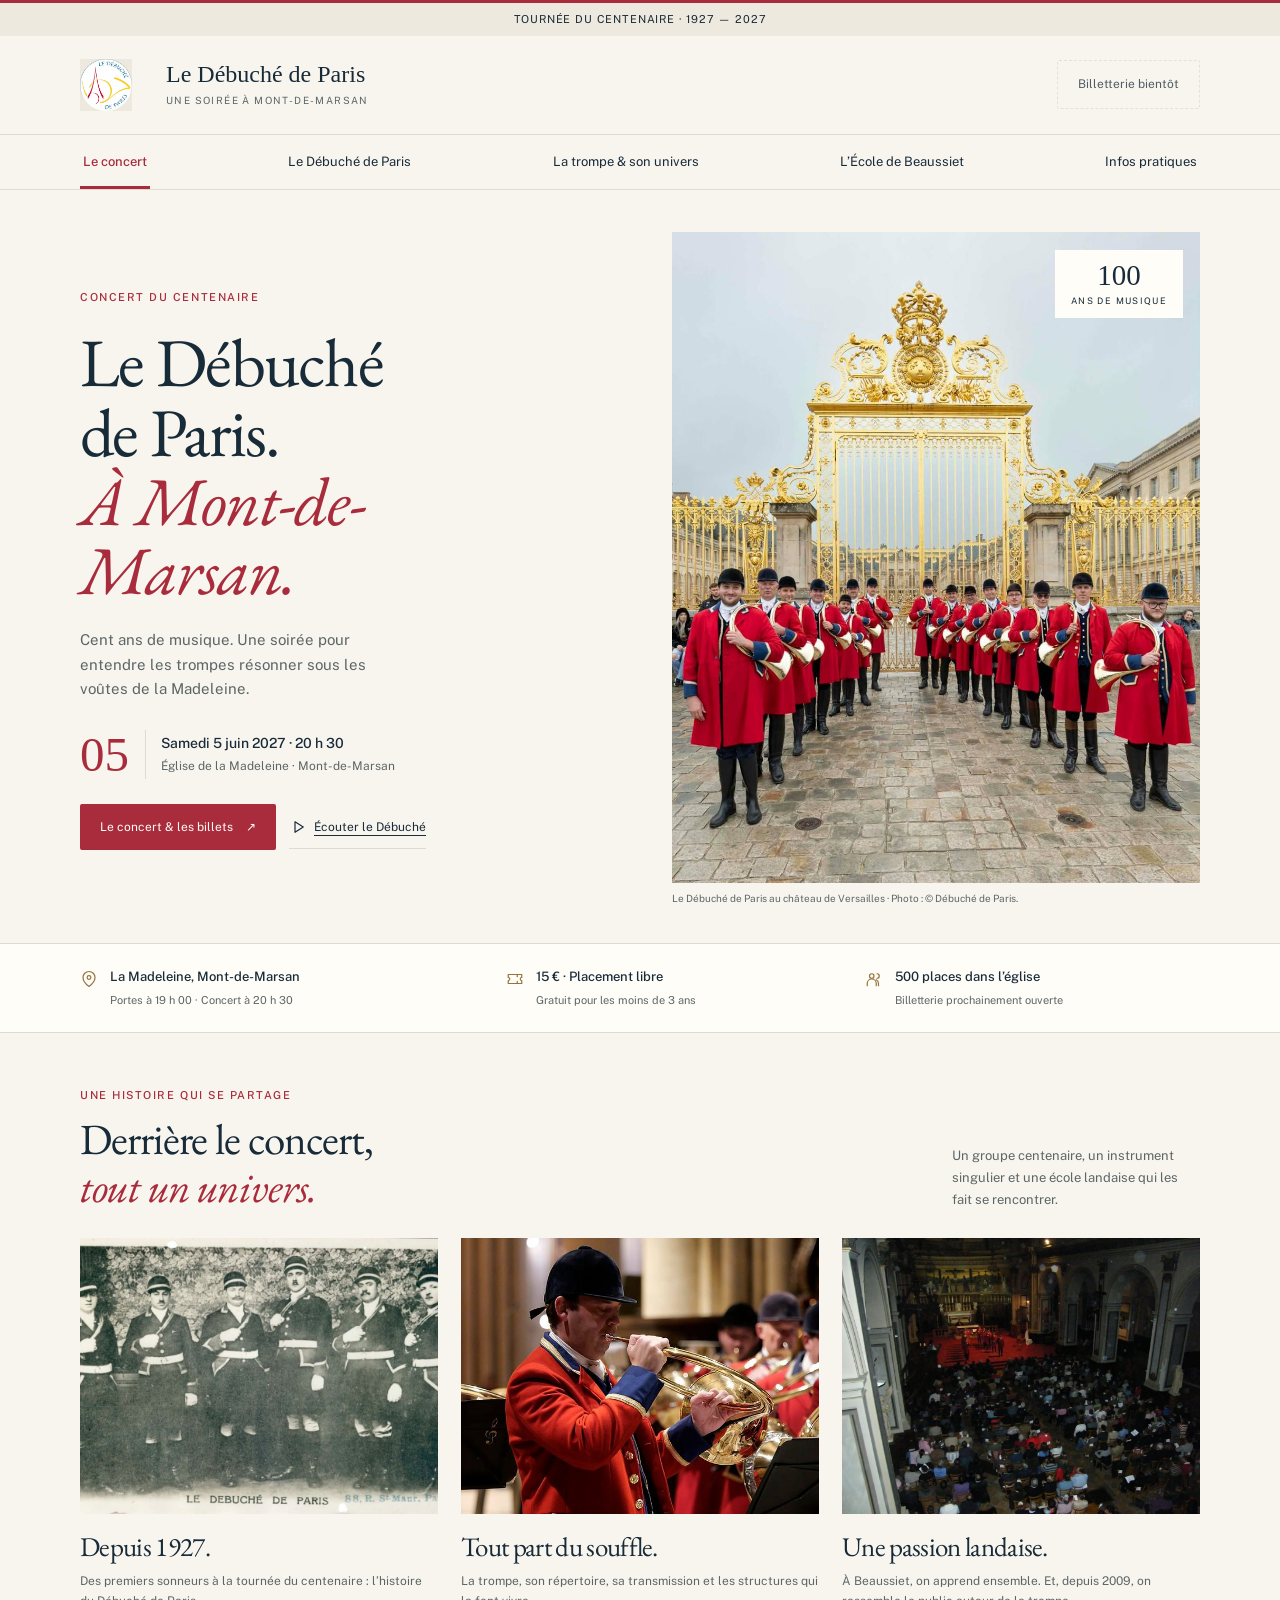
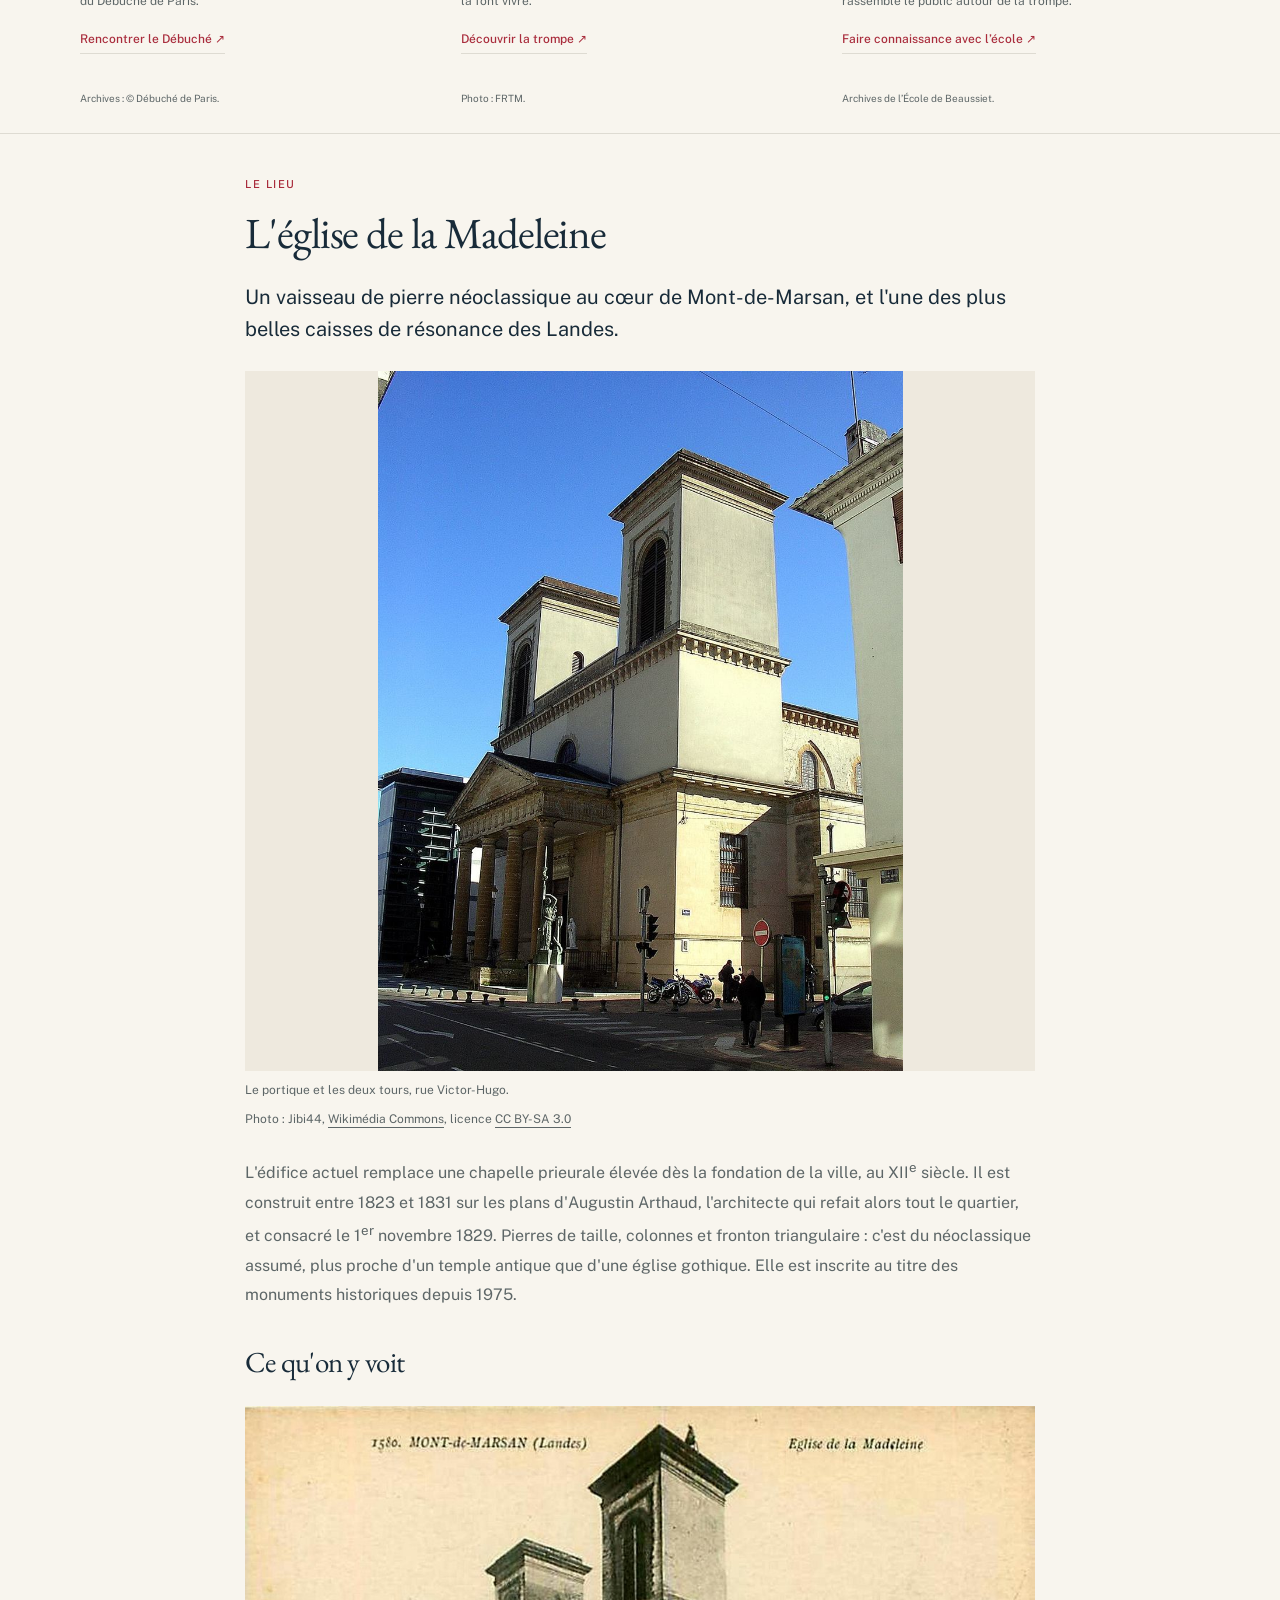
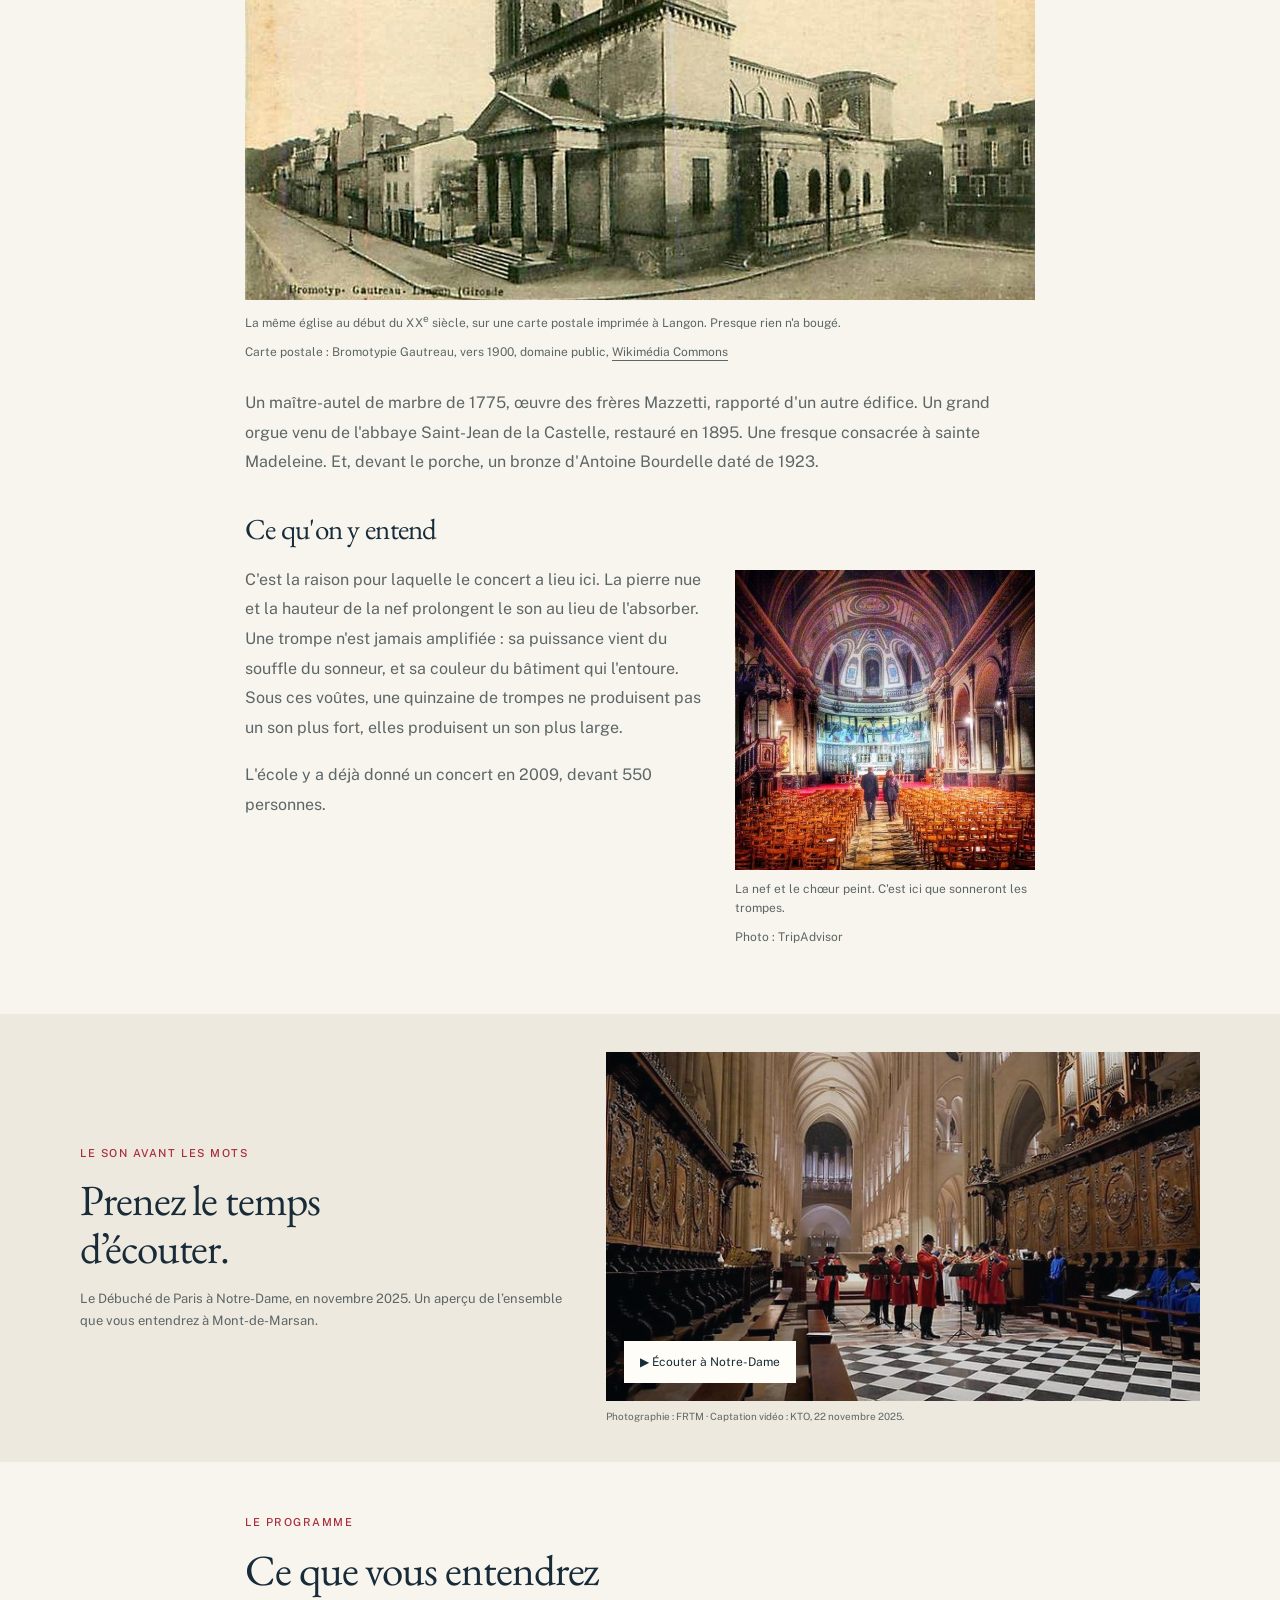
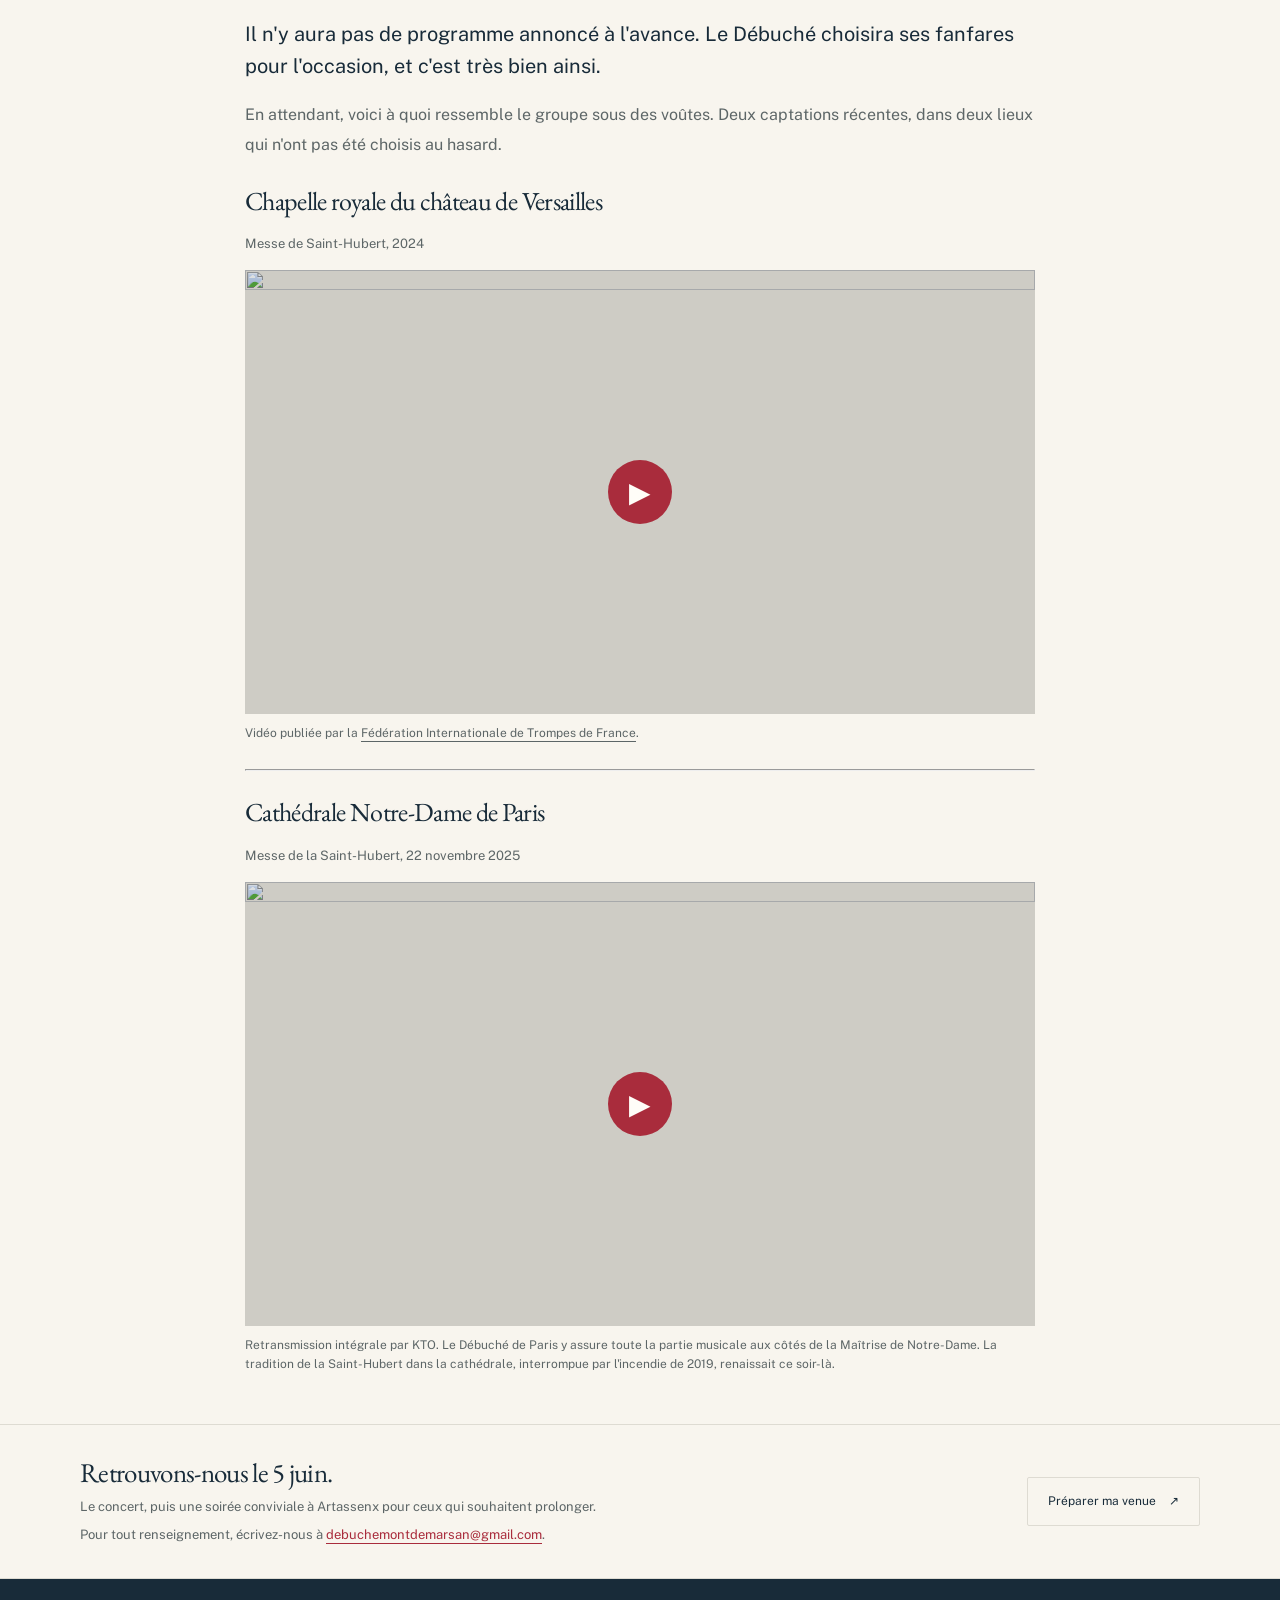
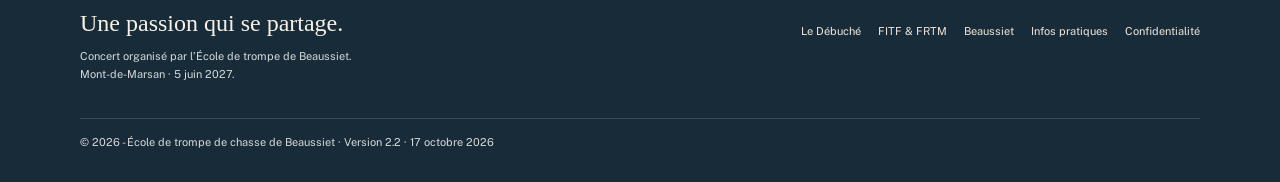
==== commit 3ab78f5c: "Adresse de contact sur l'accueil Co-Authored-By: Claude Opus 5.5 <noreply@anthropic.com> Claude-Sess" ====
--- a/index.html
+++ b/index.html
@@ -100,7 +100,7 @@
     </figure>
 
   </div>
-</section></div></div><div class="dp-book-strip dp-container"><div><h3>Retrouvons-nous le 5 juin.</h3><p>Le concert, puis une soirée conviviale à Artassenx pour ceux qui souhaitent prolonger.</p></div><a href="/infos-pratiques/" class="dp-action dp-quiet ">Préparer ma venue <span aria-hidden="true">↗</span></a></div>
+</section></div></div><div class="dp-book-strip dp-container"><div><h3>Retrouvons-nous le 5 juin.</h3><p>Le concert, puis une soirée conviviale à Artassenx pour ceux qui souhaitent prolonger.</p><p class="dp-mail-line">Pour tout renseignement, écrivez-nous à <a data-mail="ZGVidWNoZW1vbnRkZW1hcnNhbkBnbWFpbC5jb20=">notre adresse de contact</a>.</p></div><a href="/infos-pratiques/" class="dp-action dp-quiet ">Préparer ma venue <span aria-hidden="true">↗</span></a></div>
 <section id="partenaires" class="dp-section dp-container" hidden><p class="dp-kicker">Ils soutiennent le centenaire</p><h2>Partenaires</h2><ul class="partners" id="i-partenaires"></ul></section></main><footer class="dp-footer dp-container"><div><div class="dp-footer-name">Une passion qui se partage.</div><p>Concert organisé par l’École de trompe de Beaussiet.<br>Mont-de-Marsan · 5 juin 2027.</p></div><div class="dp-footer-links"><a href="/le-debuche-de-paris/" class="">Le Débuché</a><a href="/la-trompe/#fitf" class="">FITF & FRTM</a><a href="/ecole-de-beaussiet/" class="">Beaussiet</a><a href="/infos-pratiques/" class="">Infos pratiques</a><a href="/confidentialite/">Confidentialité</a></div><p class="dp-legal">© 2026 - École de trompe de chasse de Beaussiet · <span data-version></span></p></footer>
 <dialog id="photo-dialog" aria-label="Photo agrandie"><button type="button" data-close-photo>Fermer ×</button><img alt=""></dialog>
 </body></html>
--- a/assets/site.css
+++ b/assets/site.css
@@ -256,3 +256,4 @@
 #debuche-edition .dp-header-ticket.dp-closed{background:transparent;color:var(--dp-ink);border:1px dashed var(--dp-line);opacity:.75}
 #debuche-edition .dp-legal{flex-basis:100%;border-top:1px solid rgba(255,255,255,.15);padding-top:14px;margin-top:4px;font-size:11px;color:#b9c0c2}
 #debuche-edition .dp-eglise>section{padding:40px max(6%,calc((100% - 790px)/2));border-top:1px solid var(--dp-line)}
+#debuche-edition .dp-mail-line{margin-top:8px;font-size:14px}#debuche-edition .dp-mail-line a{color:var(--dp-red)}
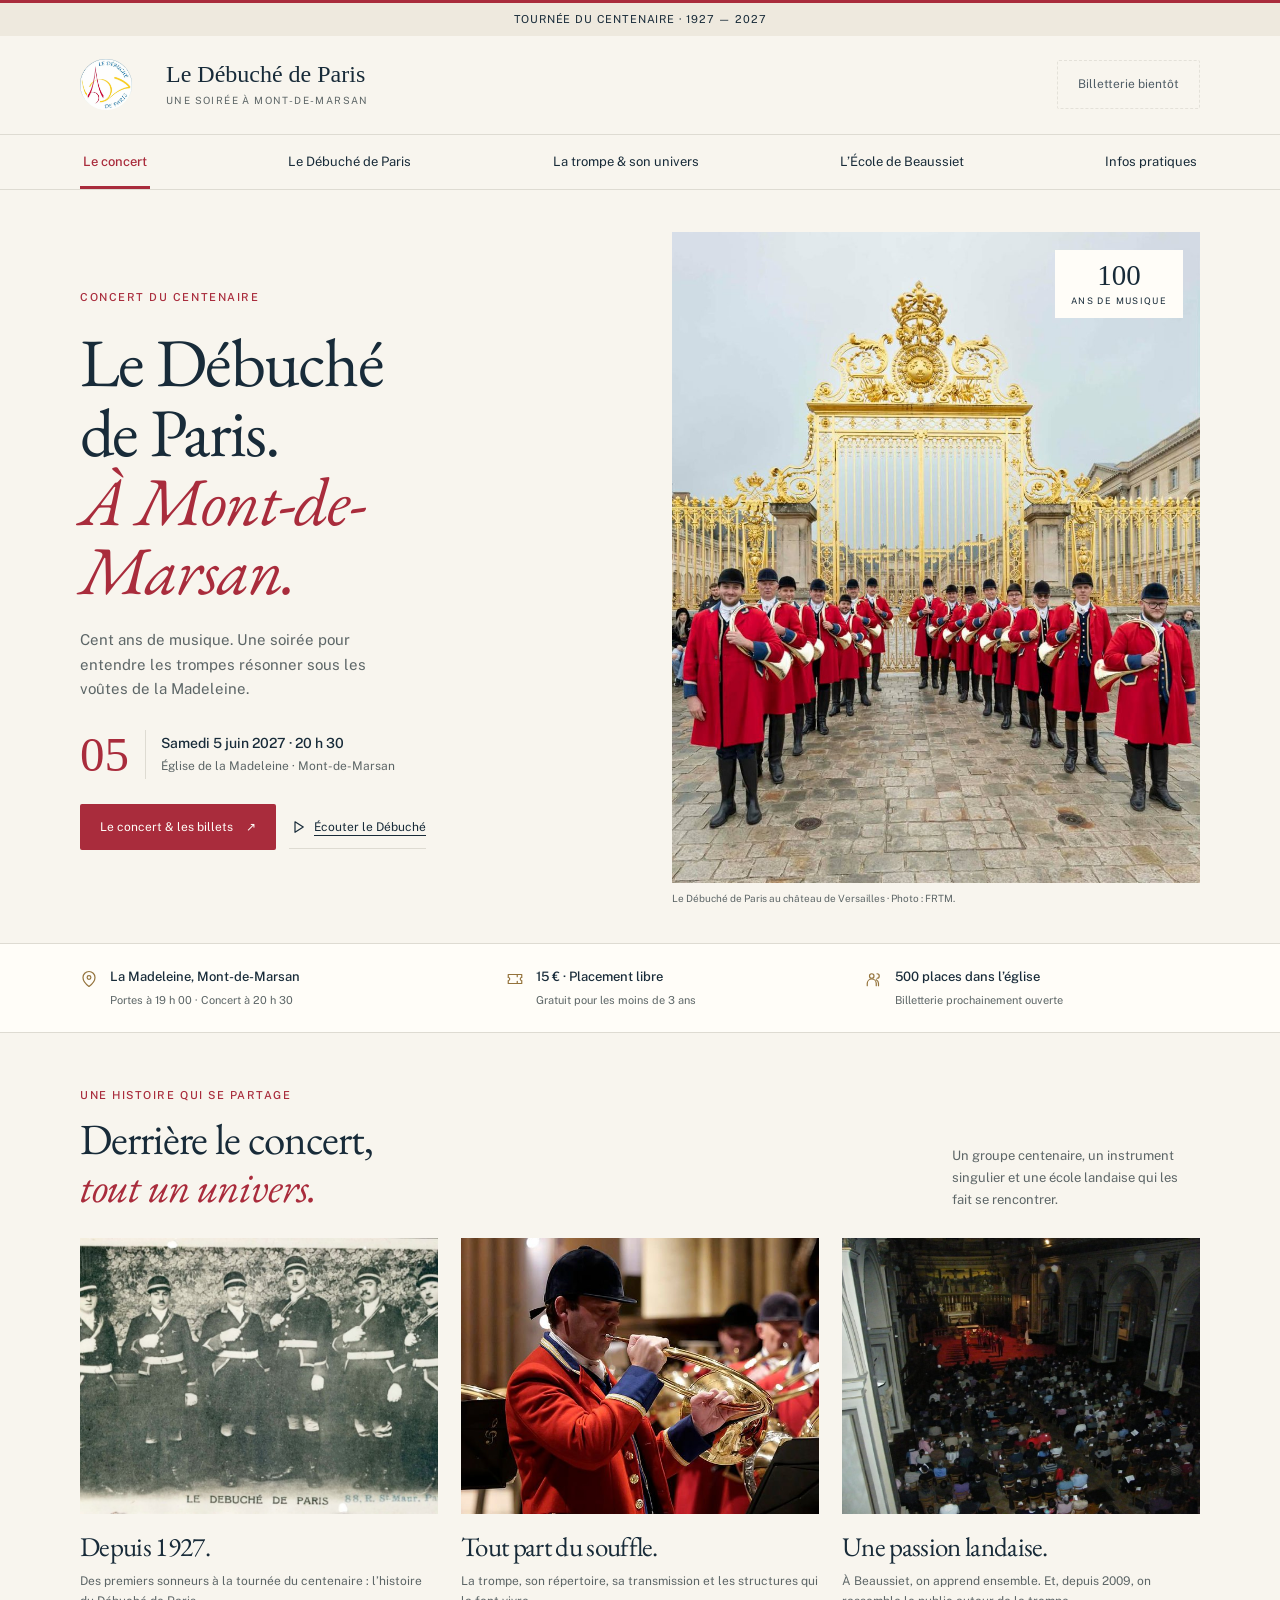
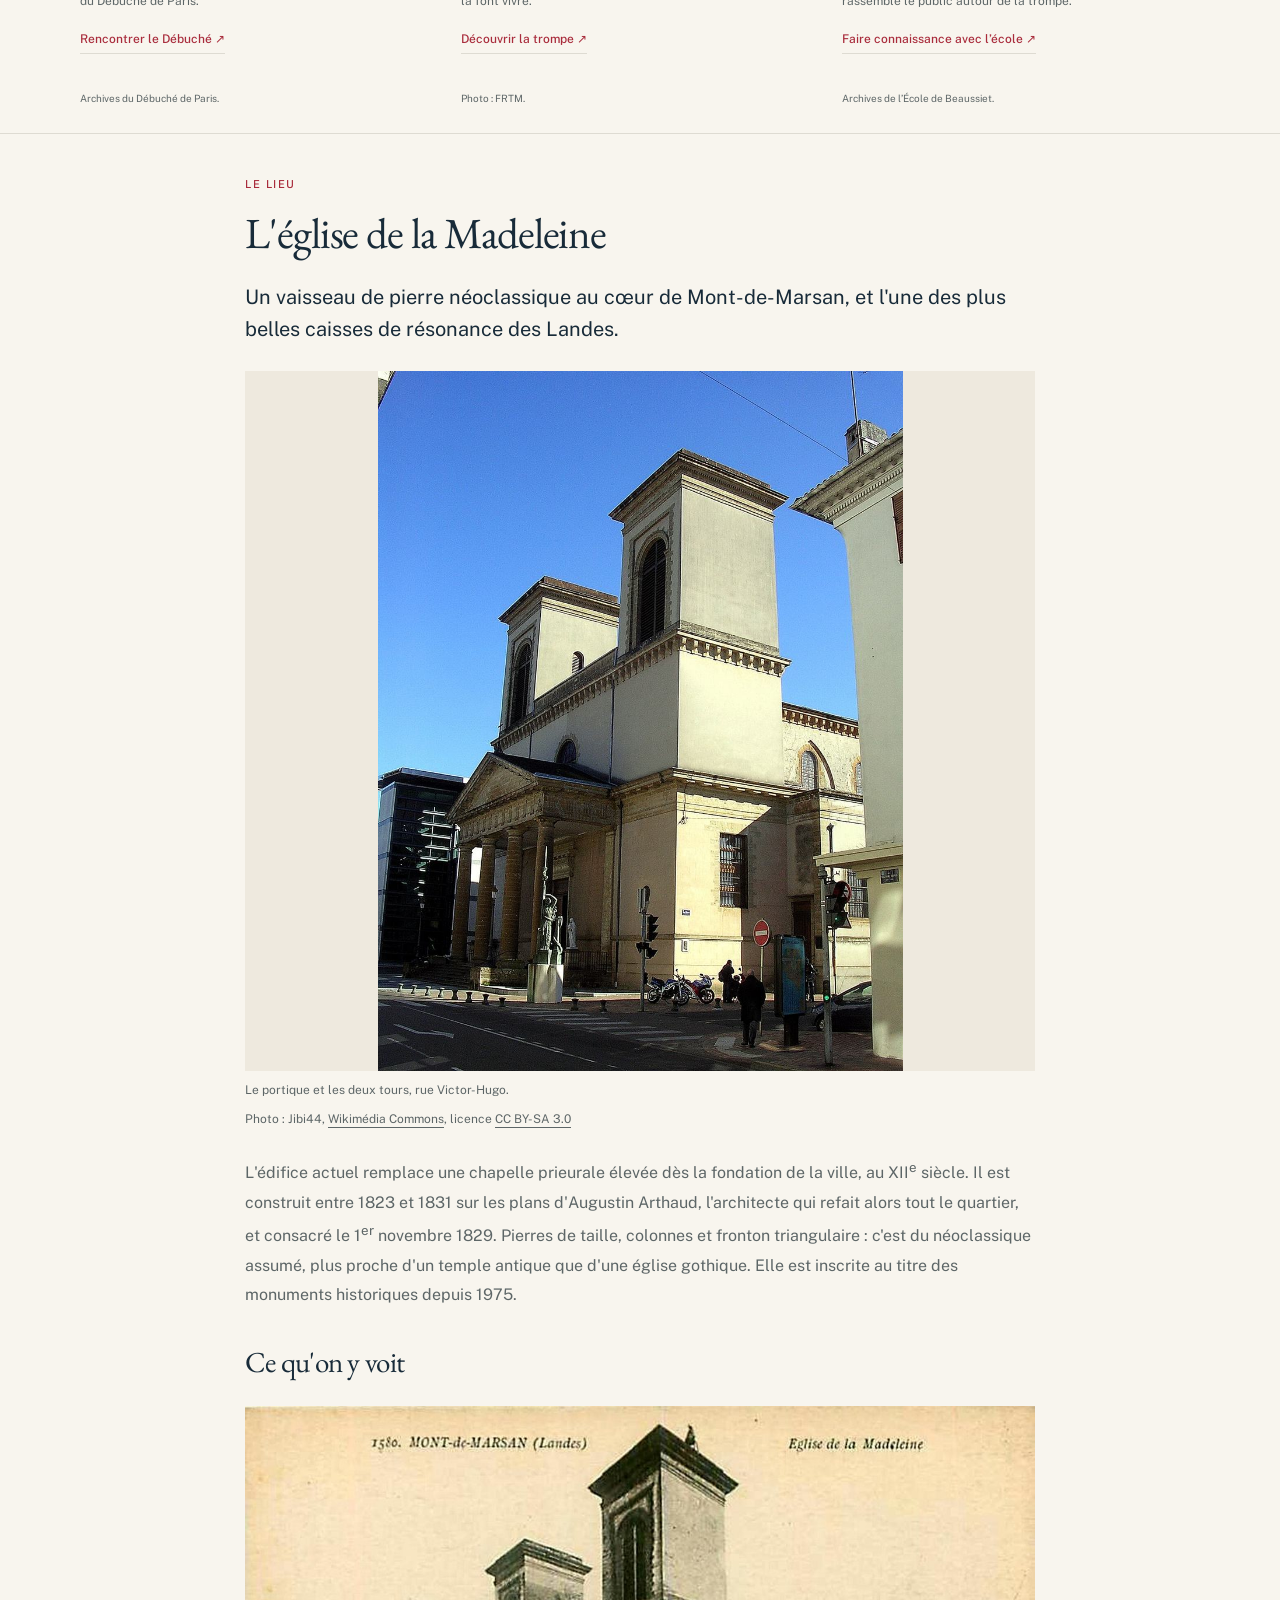
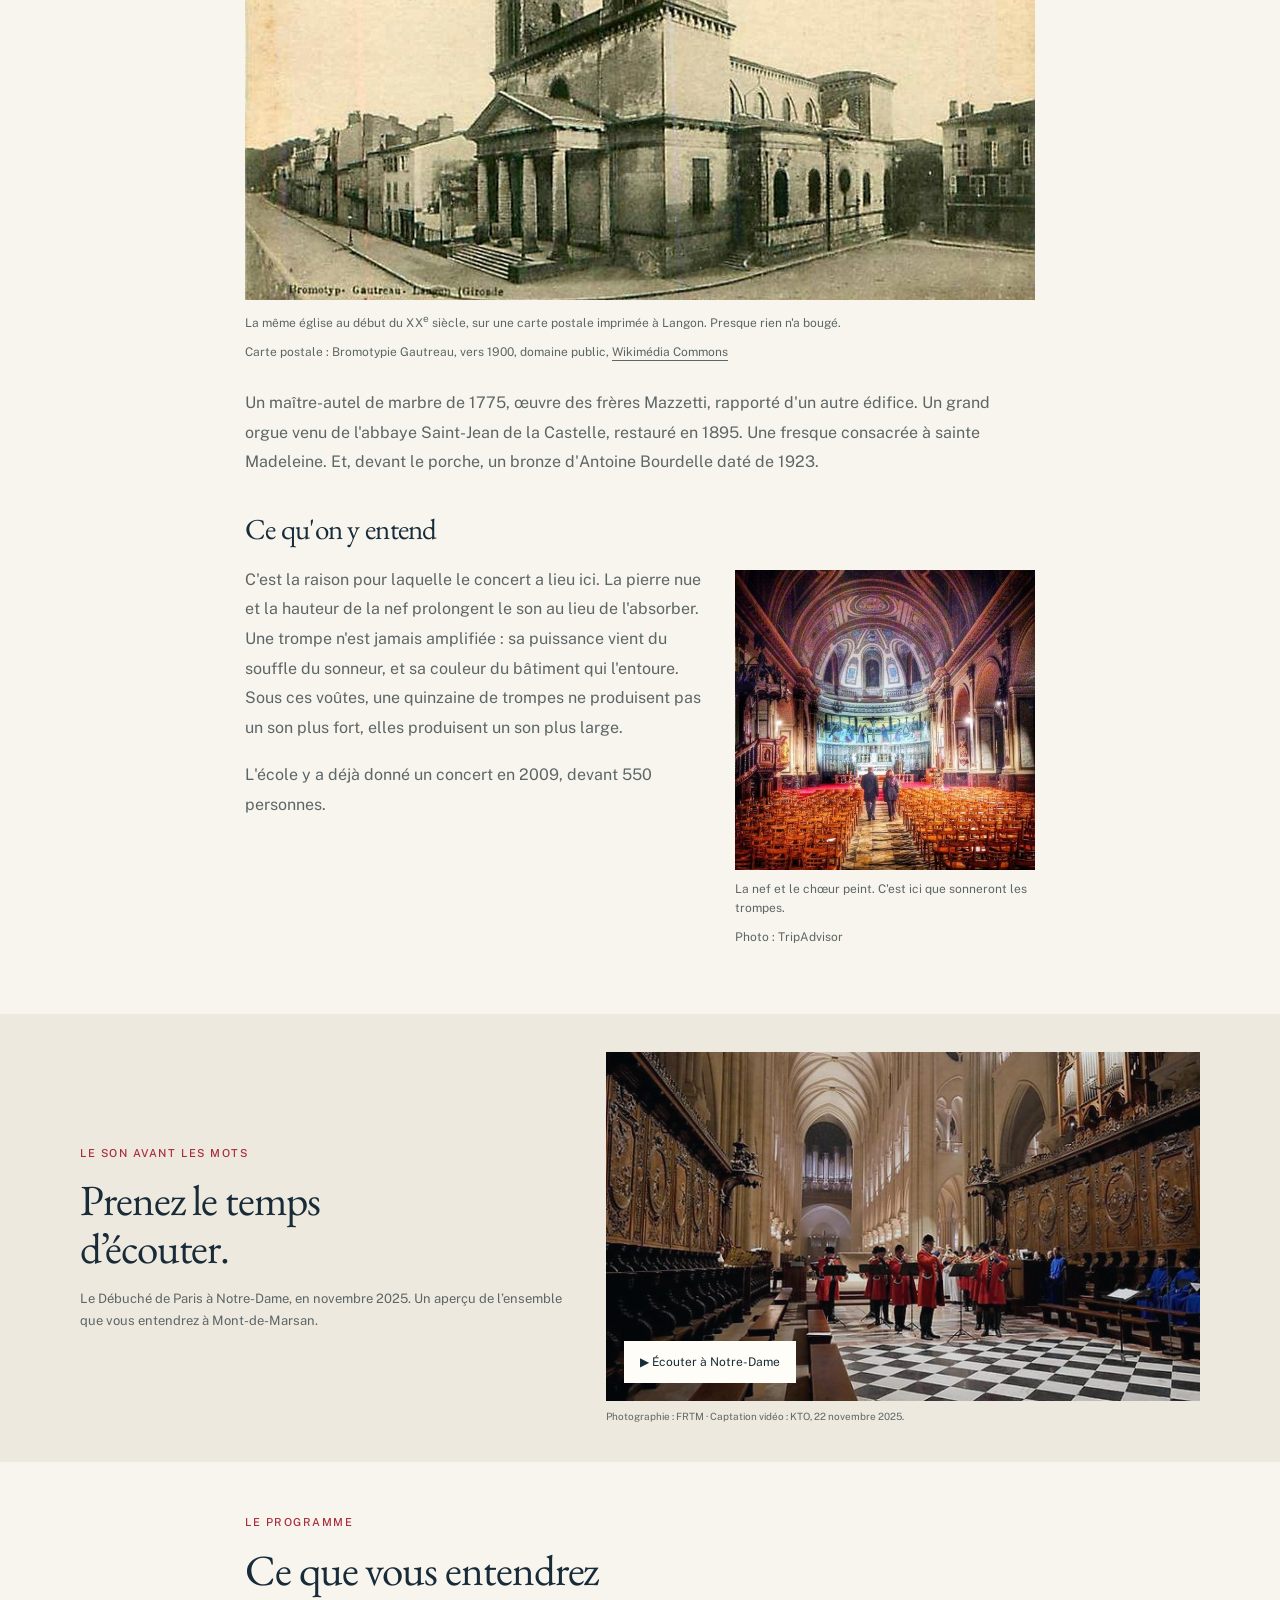
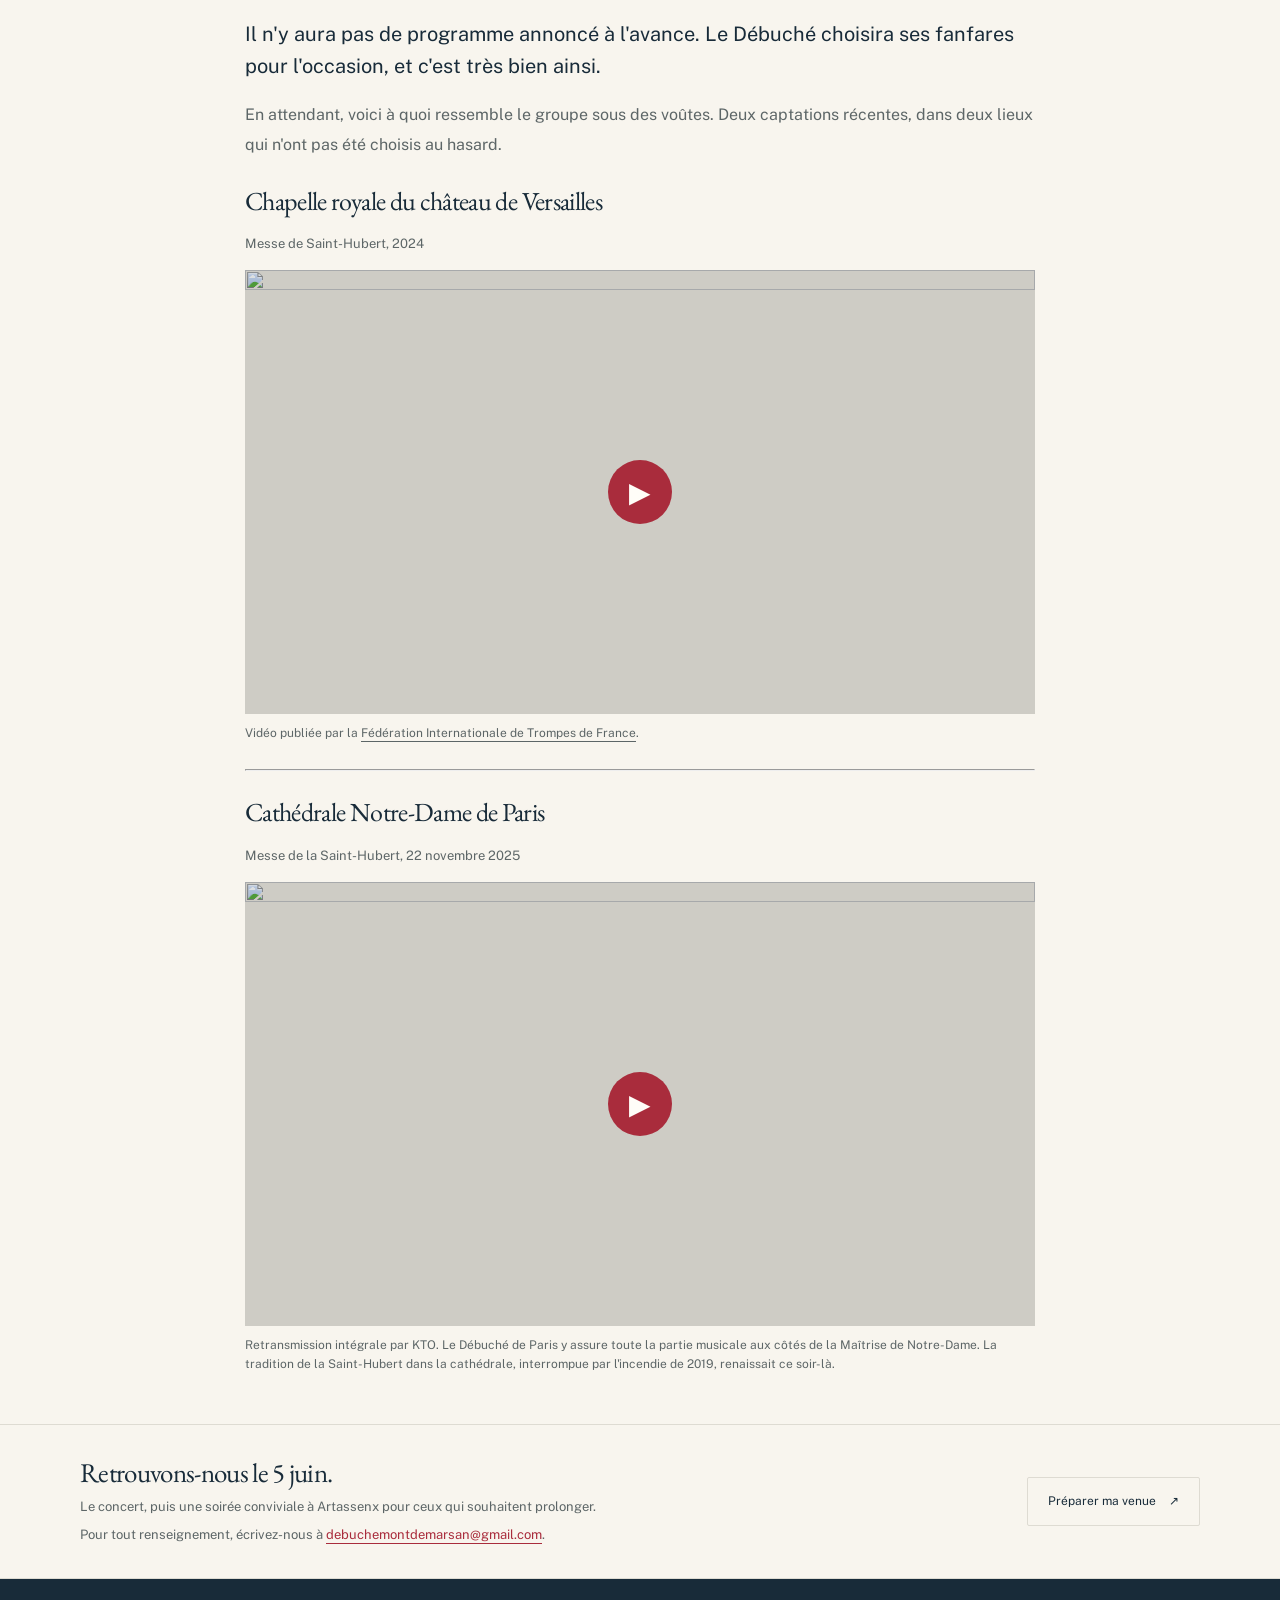
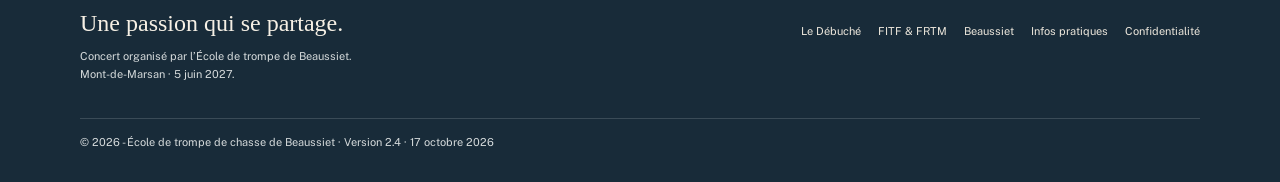
==== commit f479d868: "Crédits : Versailles FRTM, photos anciennes archives du Débuché Co-Authored-By: Claude Opus 5.5 <nor" ====
--- a/index.html
+++ b/index.html
@@ -28,9 +28,9 @@
  <div class="dp-masthead dp-container"><a href="/" class="dp-brand " aria-label="Accueil du concert"><img class="dp-logo" src="/logo-debuche.png" alt="" width="52" height="52"><span class="dp-name">Le Débuché de Paris<small>Une soirée à Mont-de-Marsan</small></span></a><a href="/infos-pratiques/#billetterie" class="dp-action dp-header-ticket " data-booking data-open-label="Réserver ma place">Billetterie · bientôt <span aria-hidden="true">↗</span></a></div>
  <nav class="dp-nav dp-container" aria-label="Rubriques du site"><a href="/" aria-current="page" class="">Le concert</a><a href="/le-debuche-de-paris/" class="">Le Débuché de Paris</a><a href="/la-trompe/" class="">La trompe & son univers</a><a href="/ecole-de-beaussiet/" class="">L’École de Beaussiet</a><a href="/infos-pratiques/" class="">Infos pratiques</a></nav>
 </header><main id="contenu">
- <div class="dp-hero dp-container"><div class="dp-hero-copy"><p class="dp-kicker">Concert du centenaire</p><h1>Le Débuché<br>de Paris.<br><em>À Mont-de-<br>Marsan.</em></h1><p class="dp-intro">Cent ans de musique. Une soirée pour entendre les trompes résonner sous les voûtes de la Madeleine.</p><div class="dp-datestamp"><span class="dp-day">05</span><div><strong>Samedi 5 juin 2027 · <span data-info="heure">20 h 30</span></strong><small>Église de la Madeleine · Mont-de-Marsan</small></div></div><div class="dp-hero-actions"><a href="/infos-pratiques/#billetterie" class="dp-action ">Le concert & les billets <span aria-hidden="true">↗</span></a><a href="#dp-home-listen" class="dp-text-action "><svg aria-hidden="true" width="18" height="18" viewBox="0 0 24 24" fill="none" stroke="currentColor" stroke-width="1.6" stroke-linecap="round" stroke-linejoin="round"><path d="m8 5 11 7-11 7V5Z"/></svg> Écouter le Débuché</a></div></div><figure class="dp-photo"><img src="/debuche-versailles-grille.jpg" loading="eager" fetchpriority="high" width="1000" height="1250" decoding="async" alt="Les sonneurs du Débuché de Paris en habit rouge devant la grille dorée du château de Versailles"><span class="dp-photo-seal">100<small>ans de musique</small></span><figcaption>Le Débuché de Paris au château de Versailles · Photo : © Débuché de Paris.</figcaption></figure></div>
+ <div class="dp-hero dp-container"><div class="dp-hero-copy"><p class="dp-kicker">Concert du centenaire</p><h1>Le Débuché<br>de Paris.<br><em>À Mont-de-<br>Marsan.</em></h1><p class="dp-intro">Cent ans de musique. Une soirée pour entendre les trompes résonner sous les voûtes de la Madeleine.</p><div class="dp-datestamp"><span class="dp-day">05</span><div><strong>Samedi 5 juin 2027 · <span data-info="heure">20 h 30</span></strong><small>Église de la Madeleine · Mont-de-Marsan</small></div></div><div class="dp-hero-actions"><a href="/infos-pratiques/#billetterie" class="dp-action ">Le concert & les billets <span aria-hidden="true">↗</span></a><a href="#dp-home-listen" class="dp-text-action "><svg aria-hidden="true" width="18" height="18" viewBox="0 0 24 24" fill="none" stroke="currentColor" stroke-width="1.6" stroke-linecap="round" stroke-linejoin="round"><path d="m8 5 11 7-11 7V5Z"/></svg> Écouter le Débuché</a></div></div><figure class="dp-photo"><img src="/debuche-versailles-grille.jpg" loading="eager" fetchpriority="high" width="1000" height="1250" decoding="async" alt="Les sonneurs du Débuché de Paris en habit rouge devant la grille dorée du château de Versailles"><span class="dp-photo-seal">100<small>ans de musique</small></span><figcaption>Le Débuché de Paris au château de Versailles · Photo : FRTM.</figcaption></figure></div>
  <div class="dp-essential dp-container"><div><svg aria-hidden="true" width="18" height="18" viewBox="0 0 24 24" fill="none" stroke="currentColor" stroke-width="1.6" stroke-linecap="round" stroke-linejoin="round"><path d="M20 10c0 6-8 12-8 12S4 16 4 10a8 8 0 1 1 16 0Z"/><circle cx="12" cy="10" r="2.5"/></svg><span><strong>La Madeleine, Mont-de-Marsan</strong><small>Portes à <span data-info="portes">19 h</span> · Concert à <span data-info="heure">20 h 30</span></small></span></div><div><svg aria-hidden="true" width="18" height="18" viewBox="0 0 24 24" fill="none" stroke="currentColor" stroke-width="1.6" stroke-linecap="round" stroke-linejoin="round"><path d="M3 6h18v4a2 2 0 0 0 0 4v4H3v-4a2 2 0 0 0 0-4V6Z"/><path d="M15 6v3m0 6v3"/></svg><span><strong><span data-info="tarif">15 €</span> · Placement libre</strong><small><span data-info="tarif-second">Gratuit pour les moins de 3 ans</span></small></span></div><div><svg aria-hidden="true" width="18" height="18" viewBox="0 0 24 24" fill="none" stroke="currentColor" stroke-width="1.6" stroke-linecap="round" stroke-linejoin="round"><circle cx="9" cy="8" r="3"/><path d="M3 21v-3a6 6 0 0 1 12 0v3m3 0v-3a6 6 0 0 0-3-5m1-8a3 3 0 0 1 0 6"/></svg><span><strong>500 places dans l’église</strong><small data-booking-closed>Billetterie prochainement ouverte</small><small data-booking-open hidden>Réservation à l’avance conseillée</small></span></div></div>
- <div class="dp-section dp-container"><div class="dp-section-heading"><div><p class="dp-kicker">Une histoire qui se partage</p><h2>Derrière le concert,<br><em>tout un univers.</em></h2></div><p>Un groupe centenaire, un instrument singulier et une école landaise qui les fait se rencontrer.</p></div><div class="dp-discover"><article><a href="/le-debuche-de-paris/" class=""><img src="/debuche-1927.jpg" loading="lazy" decoding="async" alt="Les premiers sonneurs du Débuché de Paris sur une photographie d’archives" width="1100" height="710"><h3>Depuis 1927.</h3><p>Des premiers sonneurs à la tournée du centenaire : l’histoire du Débuché de Paris.</p><span class="dp-card-link">Rencontrer le Débuché <span aria-hidden="true">↗</span></span></a><p class="dp-credit">Archives : © Débuché de Paris.</p></article><article><a href="/la-trompe/" class=""><img src="/debuche-sonneur.jpg" loading="lazy" decoding="async" alt="Un sonneur en habit rouge, sa trompe à l’épaule" width="640" height="853"><h3>Tout part du souffle.</h3><p>La trompe, son répertoire, sa transmission et les structures qui la font vivre.</p><span class="dp-card-link">Découvrir la trompe <span aria-hidden="true">↗</span></span></a><p class="dp-credit">Photo : FRTM.</p></article><article><a href="/ecole-de-beaussiet/" class=""><img src="/ecole-2009-madeleine.jpg" loading="lazy" decoding="async" alt="La nef de la Madeleine remplie lors du concert organisé en 2009" width="1200" height="900"><h3>Une passion landaise.</h3><p>À Beaussiet, on apprend ensemble. Et, depuis 2009, on rassemble le public autour de la trompe.</p><span class="dp-card-link">Faire connaissance avec l’école <span aria-hidden="true">↗</span></span></a><p class="dp-credit">Archives de l’École de Beaussiet.</p></article></div></div>
+ <div class="dp-section dp-container"><div class="dp-section-heading"><div><p class="dp-kicker">Une histoire qui se partage</p><h2>Derrière le concert,<br><em>tout un univers.</em></h2></div><p>Un groupe centenaire, un instrument singulier et une école landaise qui les fait se rencontrer.</p></div><div class="dp-discover"><article><a href="/le-debuche-de-paris/" class=""><img src="/debuche-1927.jpg" loading="lazy" decoding="async" alt="Les premiers sonneurs du Débuché de Paris sur une photographie d’archives" width="1100" height="710"><h3>Depuis 1927.</h3><p>Des premiers sonneurs à la tournée du centenaire : l’histoire du Débuché de Paris.</p><span class="dp-card-link">Rencontrer le Débuché <span aria-hidden="true">↗</span></span></a><p class="dp-credit">Archives du Débuché de Paris.</p></article><article><a href="/la-trompe/" class=""><img src="/debuche-sonneur.jpg" loading="lazy" decoding="async" alt="Un sonneur en habit rouge, sa trompe à l’épaule" width="640" height="853"><h3>Tout part du souffle.</h3><p>La trompe, son répertoire, sa transmission et les structures qui la font vivre.</p><span class="dp-card-link">Découvrir la trompe <span aria-hidden="true">↗</span></span></a><p class="dp-credit">Photo : FRTM.</p></article><article><a href="/ecole-de-beaussiet/" class=""><img src="/ecole-2009-madeleine.jpg" loading="lazy" decoding="async" alt="La nef de la Madeleine remplie lors du concert organisé en 2009" width="1200" height="900"><h3>Une passion landaise.</h3><p>À Beaussiet, on apprend ensemble. Et, depuis 2009, on rassemble le public autour de la trompe.</p><span class="dp-card-link">Faire connaissance avec l’école <span aria-hidden="true">↗</span></span></a><p class="dp-credit">Archives de l’École de Beaussiet.</p></article></div></div>
  <div class="dp-article dp-eglise"><section id="eglise">
   <div class="shell narrow">
     <p class="eyebrow">Le lieu</p>
--- a/assets/site.css
+++ b/assets/site.css
@@ -257,3 +257,30 @@
 #debuche-edition .dp-legal{flex-basis:100%;border-top:1px solid rgba(255,255,255,.15);padding-top:14px;margin-top:4px;font-size:11px;color:#b9c0c2}
 #debuche-edition .dp-eglise>section{padding:40px max(6%,calc((100% - 790px)/2));border-top:1px solid var(--dp-line)}
 #debuche-edition .dp-mail-line{margin-top:8px;font-size:14px}#debuche-edition .dp-mail-line a{color:var(--dp-red)}
+
+/* Menu mobile (trois traits) */
+#debuche-edition .dp-burger,#debuche-edition .dp-menu{display:none}
+@media(max-width:760px){
+#debuche-edition header#haut{position:sticky;top:0;z-index:50;background:var(--dp-paper);border-bottom:1px solid var(--dp-line)}
+#debuche-edition .dp-nav{display:none}
+#debuche-edition .dp-masthead{flex-wrap:nowrap!important;padding-block:10px!important;gap:10px!important}
+#debuche-edition .dp-brand{flex:1;min-width:0}
+#debuche-edition .dp-name{font-size:17px!important;white-space:nowrap;overflow:hidden;text-overflow:ellipsis}
+#debuche-edition .dp-name small{display:none}
+#debuche-edition .dp-logo{display:block!important;width:38px!important;height:38px!important;margin-right:10px}
+#debuche-edition .dp-header-ticket{padding:8px 10px!important;min-height:38px;font-size:11px!important;white-space:nowrap}
+#debuche-edition .dp-burger{display:inline-flex;flex-direction:column;justify-content:center;gap:5px;width:44px;height:44px;padding:0 10px;background:transparent;border:1px solid var(--dp-line);border-radius:2px;cursor:pointer;flex-shrink:0}
+#debuche-edition .dp-burger span{display:block;height:2px;background:var(--dp-ink);border-radius:1px}
+#debuche-edition .dp-menu:not([hidden]){display:flex;flex-direction:column;position:fixed;inset:0;z-index:100;background:var(--dp-ink);color:#f6f0e5;padding:70px 28px 32px;overflow-y:auto}
+#debuche-edition .dp-menu-close{position:absolute;top:14px;right:16px;width:44px;height:44px;background:transparent;border:1px solid rgba(255,255,255,.3);border-radius:2px;color:#fff;font-size:28px;line-height:1;cursor:pointer}
+#debuche-edition .dp-menu-links{display:flex;flex-direction:column}
+#debuche-edition .dp-menu-links a{font-family:'EB Garamond',Georgia,serif;font-size:28px;line-height:1.2;color:#f6f0e5;text-decoration:none;padding:14px 0;border-bottom:1px solid rgba(255,255,255,.12)}
+#debuche-edition .dp-menu-links a[aria-current="page"]{color:#e8a0a8}
+#debuche-edition .dp-menu-when{margin-top:auto;padding-top:28px;font-size:14px;line-height:1.6}
+#debuche-edition .dp-menu-when strong{display:block;font-weight:500}
+#debuche-edition .dp-menu-when span{color:#b9c0c2}
+#debuche-edition .dp-menu-ticket{margin-top:18px;display:block;text-align:center;padding:14px;background:var(--dp-red);color:#fff;text-decoration:none;font-size:14px;border-radius:2px}
+#debuche-edition .dp-menu-ticket.dp-closed{background:transparent;border:1px dashed rgba(255,255,255,.4);color:#d6dbdc}
+}
+#debuche-edition .dp-logo{background:none!important;object-fit:contain}
+@media(max-width:760px){#debuche-edition .dp-header-ticket.dp-closed{display:none}}
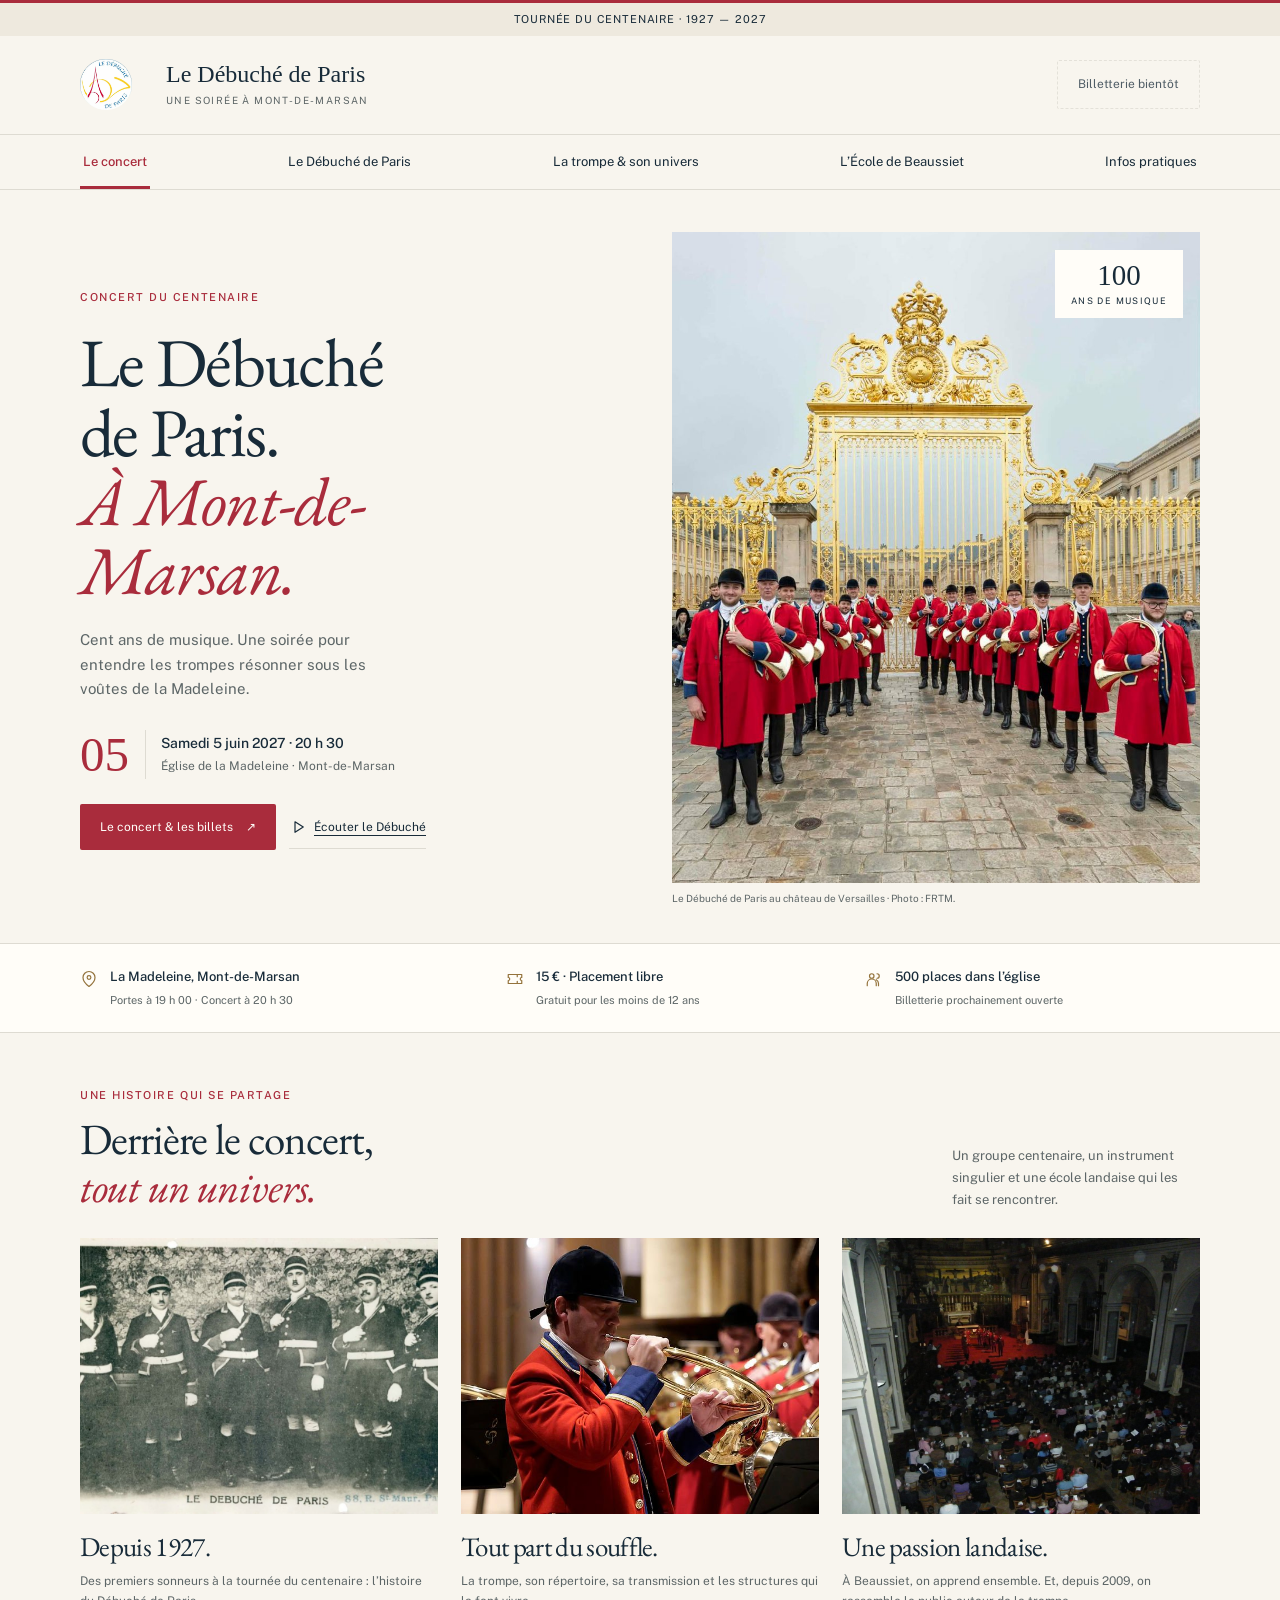
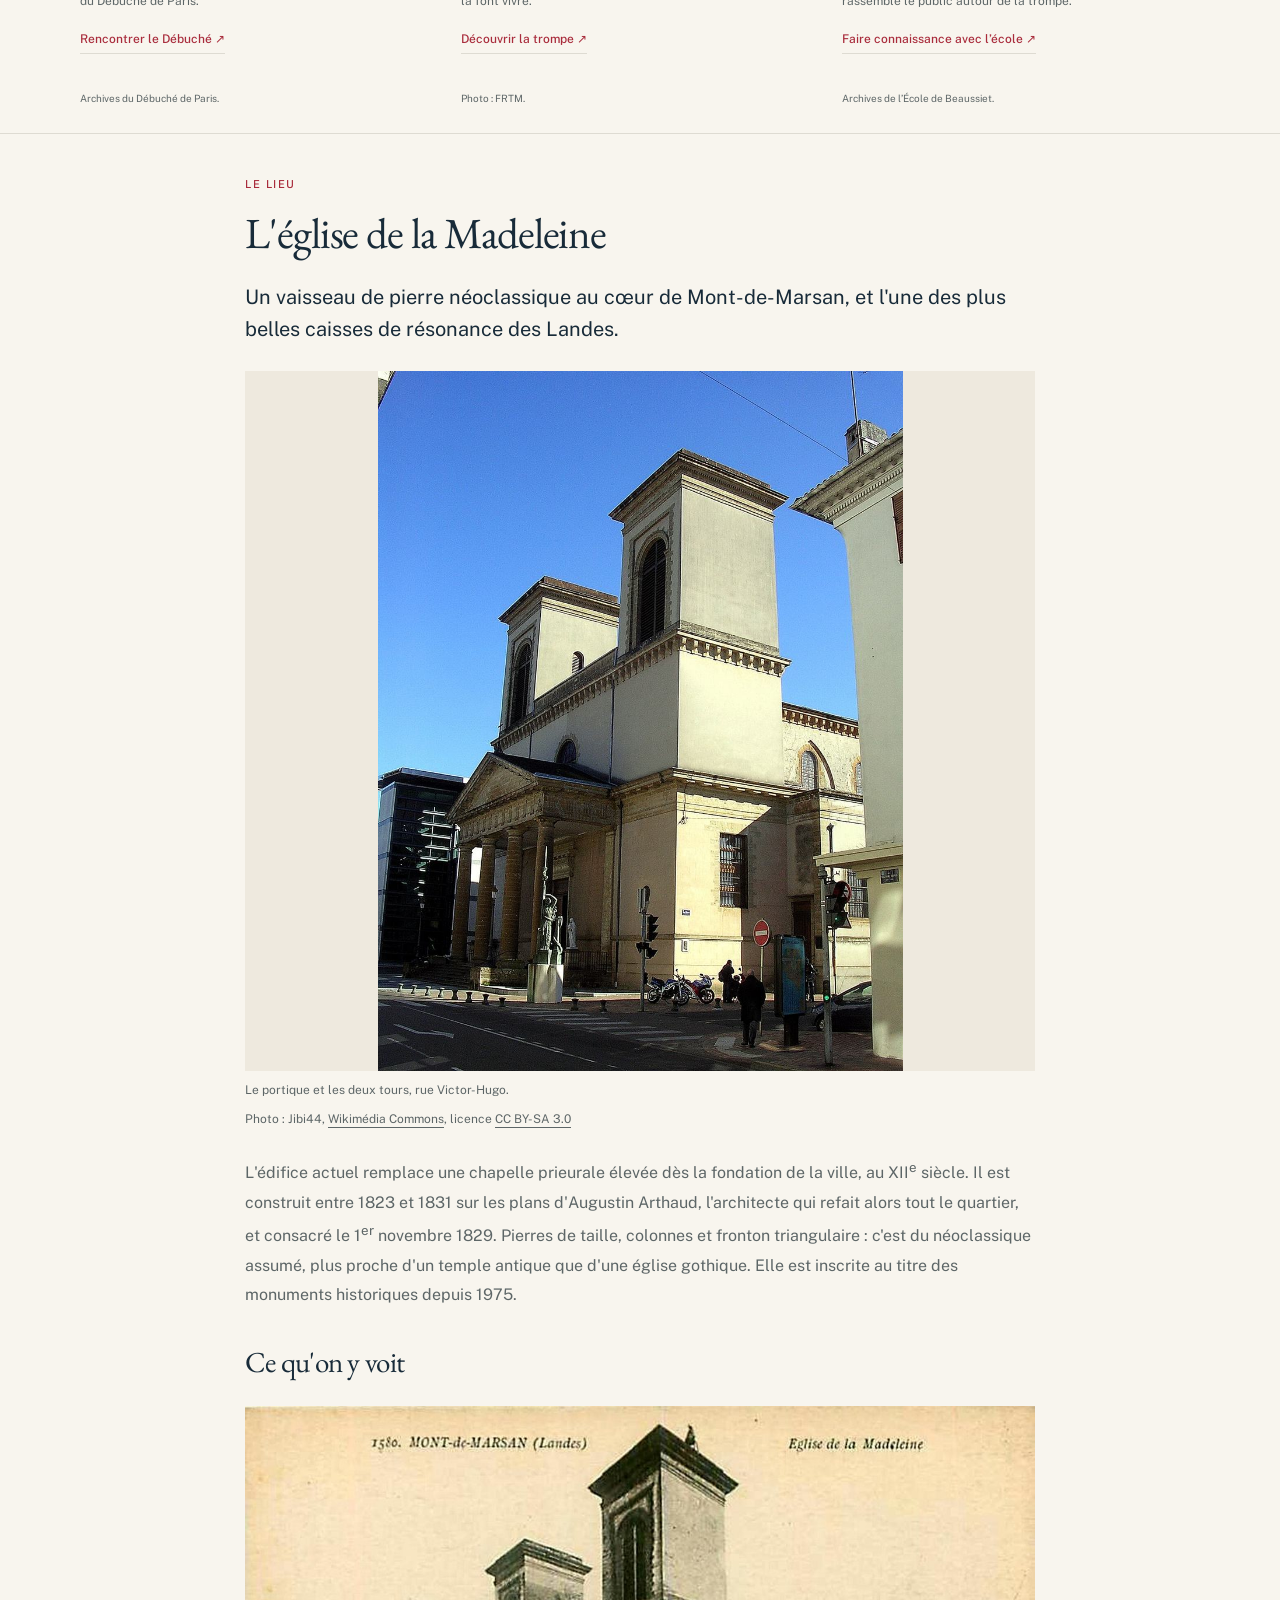
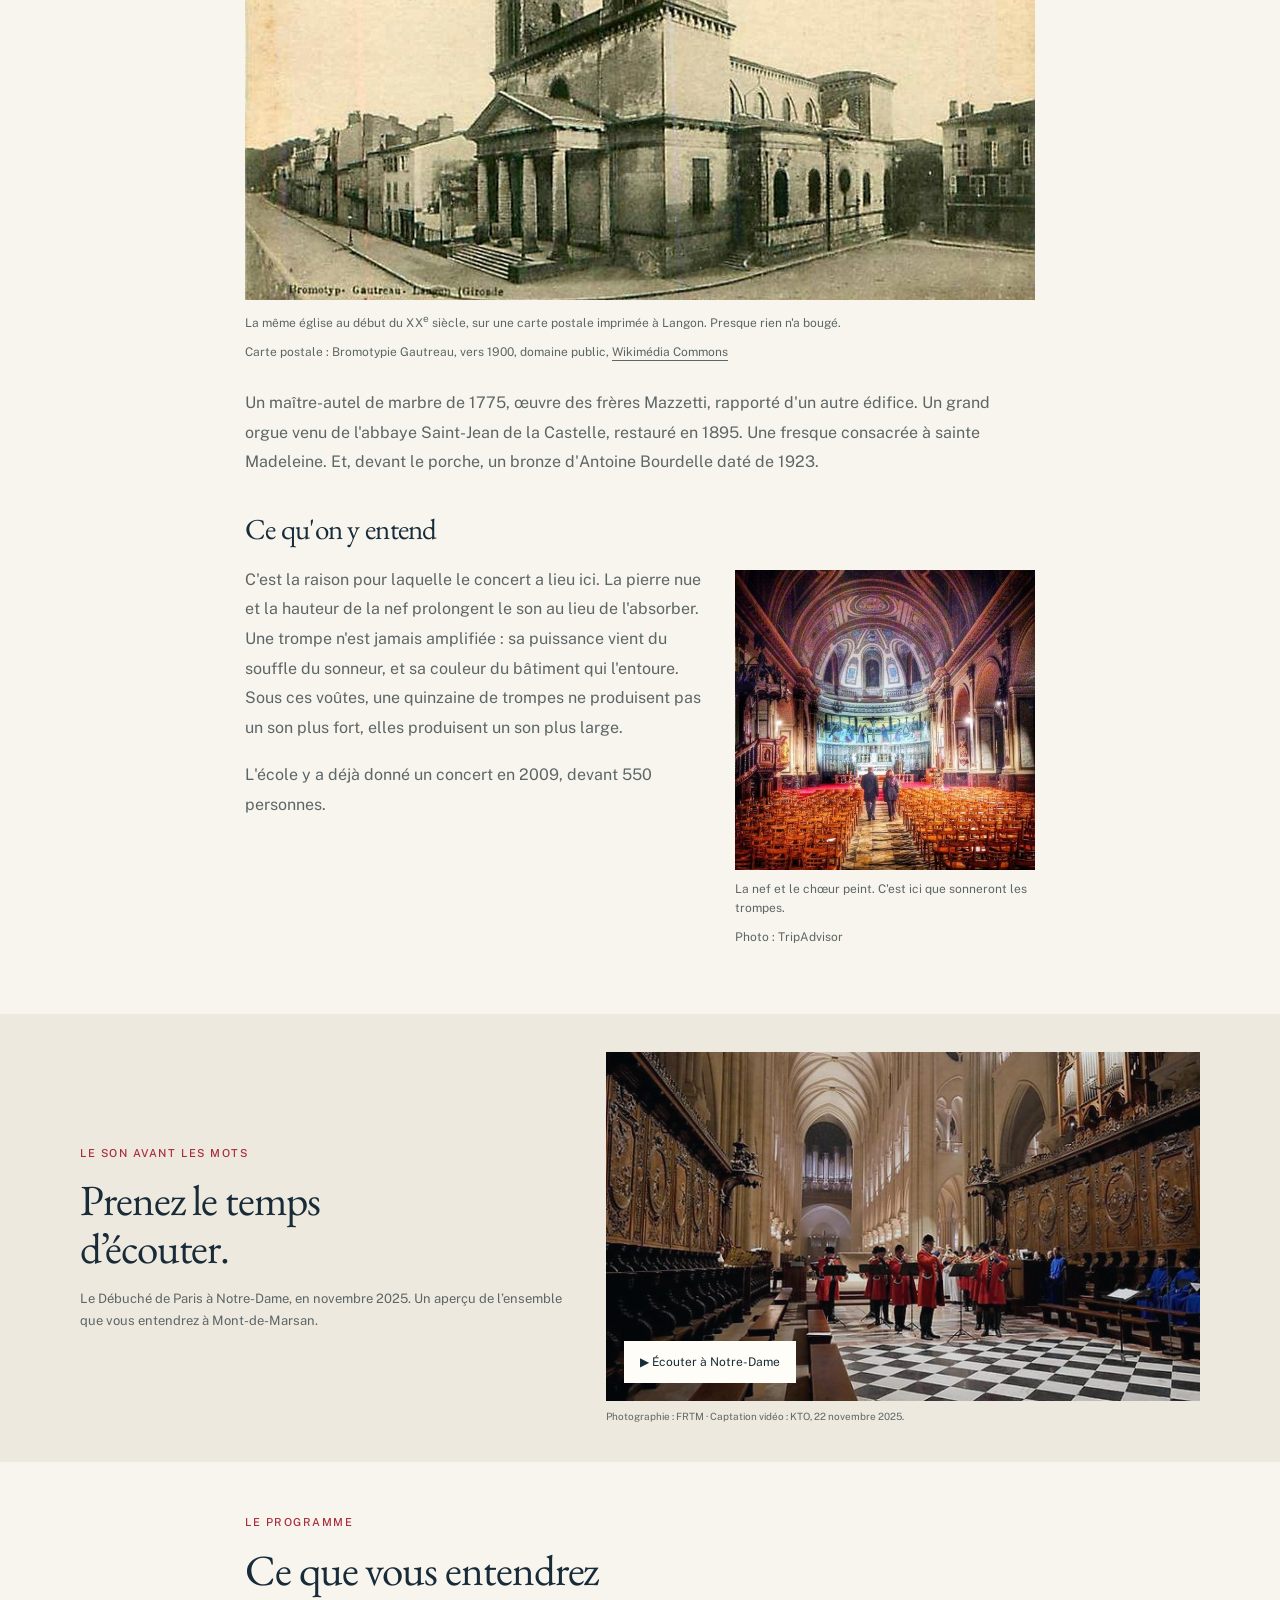
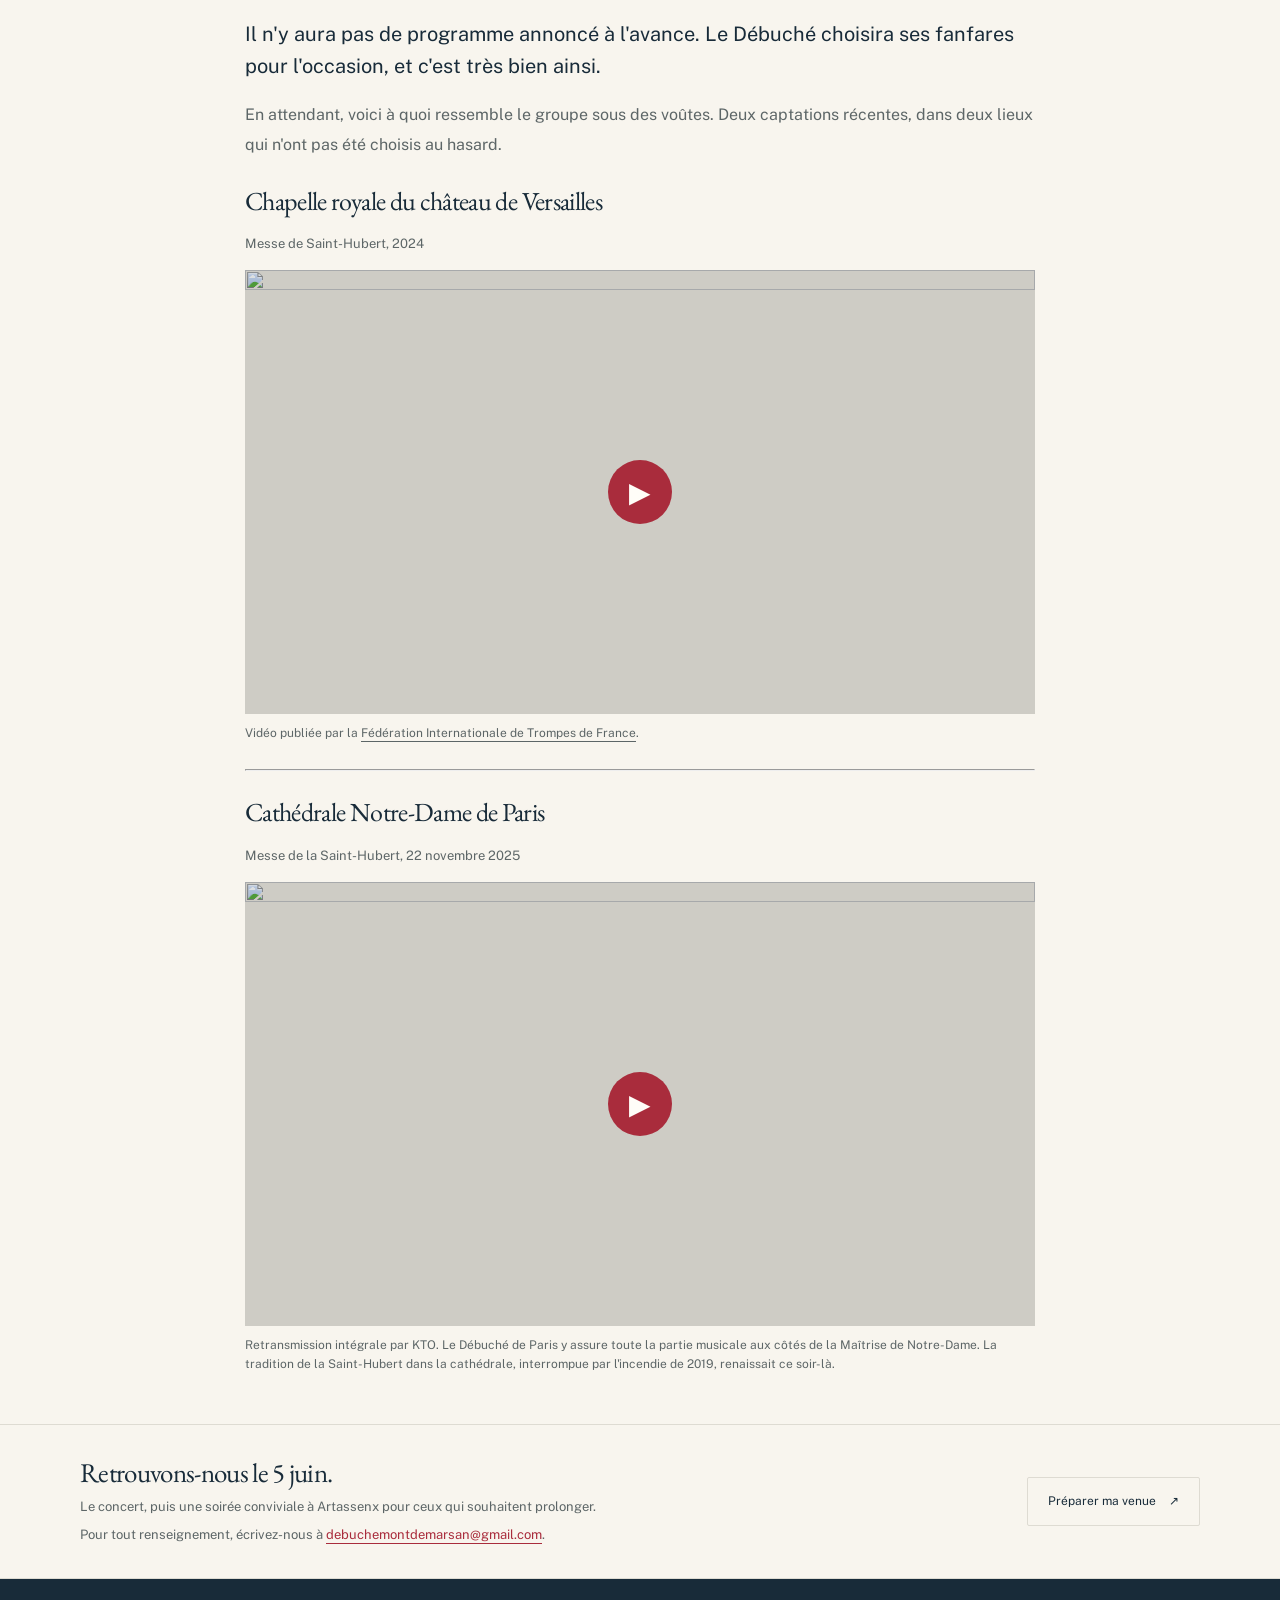
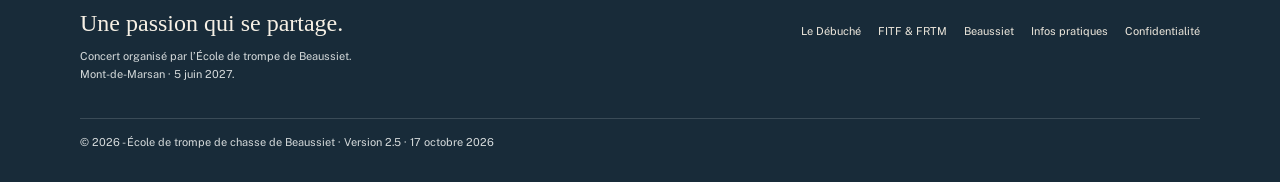
==== commit c23891f9: "Gratuit pour les moins de 12 ans Co-Authored-By: Claude Opus 5.5 <noreply@anthropic.com> Claude-Sess" ====
--- a/index.html
+++ b/index.html
@@ -29,7 +29,7 @@
  <nav class="dp-nav dp-container" aria-label="Rubriques du site"><a href="/" aria-current="page" class="">Le concert</a><a href="/le-debuche-de-paris/" class="">Le Débuché de Paris</a><a href="/la-trompe/" class="">La trompe & son univers</a><a href="/ecole-de-beaussiet/" class="">L’École de Beaussiet</a><a href="/infos-pratiques/" class="">Infos pratiques</a></nav>
 </header><main id="contenu">
  <div class="dp-hero dp-container"><div class="dp-hero-copy"><p class="dp-kicker">Concert du centenaire</p><h1>Le Débuché<br>de Paris.<br><em>À Mont-de-<br>Marsan.</em></h1><p class="dp-intro">Cent ans de musique. Une soirée pour entendre les trompes résonner sous les voûtes de la Madeleine.</p><div class="dp-datestamp"><span class="dp-day">05</span><div><strong>Samedi 5 juin 2027 · <span data-info="heure">20 h 30</span></strong><small>Église de la Madeleine · Mont-de-Marsan</small></div></div><div class="dp-hero-actions"><a href="/infos-pratiques/#billetterie" class="dp-action ">Le concert & les billets <span aria-hidden="true">↗</span></a><a href="#dp-home-listen" class="dp-text-action "><svg aria-hidden="true" width="18" height="18" viewBox="0 0 24 24" fill="none" stroke="currentColor" stroke-width="1.6" stroke-linecap="round" stroke-linejoin="round"><path d="m8 5 11 7-11 7V5Z"/></svg> Écouter le Débuché</a></div></div><figure class="dp-photo"><img src="/debuche-versailles-grille.jpg" loading="eager" fetchpriority="high" width="1000" height="1250" decoding="async" alt="Les sonneurs du Débuché de Paris en habit rouge devant la grille dorée du château de Versailles"><span class="dp-photo-seal">100<small>ans de musique</small></span><figcaption>Le Débuché de Paris au château de Versailles · Photo : FRTM.</figcaption></figure></div>
- <div class="dp-essential dp-container"><div><svg aria-hidden="true" width="18" height="18" viewBox="0 0 24 24" fill="none" stroke="currentColor" stroke-width="1.6" stroke-linecap="round" stroke-linejoin="round"><path d="M20 10c0 6-8 12-8 12S4 16 4 10a8 8 0 1 1 16 0Z"/><circle cx="12" cy="10" r="2.5"/></svg><span><strong>La Madeleine, Mont-de-Marsan</strong><small>Portes à <span data-info="portes">19 h</span> · Concert à <span data-info="heure">20 h 30</span></small></span></div><div><svg aria-hidden="true" width="18" height="18" viewBox="0 0 24 24" fill="none" stroke="currentColor" stroke-width="1.6" stroke-linecap="round" stroke-linejoin="round"><path d="M3 6h18v4a2 2 0 0 0 0 4v4H3v-4a2 2 0 0 0 0-4V6Z"/><path d="M15 6v3m0 6v3"/></svg><span><strong><span data-info="tarif">15 €</span> · Placement libre</strong><small><span data-info="tarif-second">Gratuit pour les moins de 3 ans</span></small></span></div><div><svg aria-hidden="true" width="18" height="18" viewBox="0 0 24 24" fill="none" stroke="currentColor" stroke-width="1.6" stroke-linecap="round" stroke-linejoin="round"><circle cx="9" cy="8" r="3"/><path d="M3 21v-3a6 6 0 0 1 12 0v3m3 0v-3a6 6 0 0 0-3-5m1-8a3 3 0 0 1 0 6"/></svg><span><strong>500 places dans l’église</strong><small data-booking-closed>Billetterie prochainement ouverte</small><small data-booking-open hidden>Réservation à l’avance conseillée</small></span></div></div>
+ <div class="dp-essential dp-container"><div><svg aria-hidden="true" width="18" height="18" viewBox="0 0 24 24" fill="none" stroke="currentColor" stroke-width="1.6" stroke-linecap="round" stroke-linejoin="round"><path d="M20 10c0 6-8 12-8 12S4 16 4 10a8 8 0 1 1 16 0Z"/><circle cx="12" cy="10" r="2.5"/></svg><span><strong>La Madeleine, Mont-de-Marsan</strong><small>Portes à <span data-info="portes">19 h</span> · Concert à <span data-info="heure">20 h 30</span></small></span></div><div><svg aria-hidden="true" width="18" height="18" viewBox="0 0 24 24" fill="none" stroke="currentColor" stroke-width="1.6" stroke-linecap="round" stroke-linejoin="round"><path d="M3 6h18v4a2 2 0 0 0 0 4v4H3v-4a2 2 0 0 0 0-4V6Z"/><path d="M15 6v3m0 6v3"/></svg><span><strong><span data-info="tarif">15 €</span> · Placement libre</strong><small><span data-info="tarif-second">Gratuit pour les moins de 12 ans</span></small></span></div><div><svg aria-hidden="true" width="18" height="18" viewBox="0 0 24 24" fill="none" stroke="currentColor" stroke-width="1.6" stroke-linecap="round" stroke-linejoin="round"><circle cx="9" cy="8" r="3"/><path d="M3 21v-3a6 6 0 0 1 12 0v3m3 0v-3a6 6 0 0 0-3-5m1-8a3 3 0 0 1 0 6"/></svg><span><strong>500 places dans l’église</strong><small data-booking-closed>Billetterie prochainement ouverte</small><small data-booking-open hidden>Réservation à l’avance conseillée</small></span></div></div>
  <div class="dp-section dp-container"><div class="dp-section-heading"><div><p class="dp-kicker">Une histoire qui se partage</p><h2>Derrière le concert,<br><em>tout un univers.</em></h2></div><p>Un groupe centenaire, un instrument singulier et une école landaise qui les fait se rencontrer.</p></div><div class="dp-discover"><article><a href="/le-debuche-de-paris/" class=""><img src="/debuche-1927.jpg" loading="lazy" decoding="async" alt="Les premiers sonneurs du Débuché de Paris sur une photographie d’archives" width="1100" height="710"><h3>Depuis 1927.</h3><p>Des premiers sonneurs à la tournée du centenaire : l’histoire du Débuché de Paris.</p><span class="dp-card-link">Rencontrer le Débuché <span aria-hidden="true">↗</span></span></a><p class="dp-credit">Archives du Débuché de Paris.</p></article><article><a href="/la-trompe/" class=""><img src="/debuche-sonneur.jpg" loading="lazy" decoding="async" alt="Un sonneur en habit rouge, sa trompe à l’épaule" width="640" height="853"><h3>Tout part du souffle.</h3><p>La trompe, son répertoire, sa transmission et les structures qui la font vivre.</p><span class="dp-card-link">Découvrir la trompe <span aria-hidden="true">↗</span></span></a><p class="dp-credit">Photo : FRTM.</p></article><article><a href="/ecole-de-beaussiet/" class=""><img src="/ecole-2009-madeleine.jpg" loading="lazy" decoding="async" alt="La nef de la Madeleine remplie lors du concert organisé en 2009" width="1200" height="900"><h3>Une passion landaise.</h3><p>À Beaussiet, on apprend ensemble. Et, depuis 2009, on rassemble le public autour de la trompe.</p><span class="dp-card-link">Faire connaissance avec l’école <span aria-hidden="true">↗</span></span></a><p class="dp-credit">Archives de l’École de Beaussiet.</p></article></div></div>
  <div class="dp-article dp-eglise"><section id="eglise">
   <div class="shell narrow">
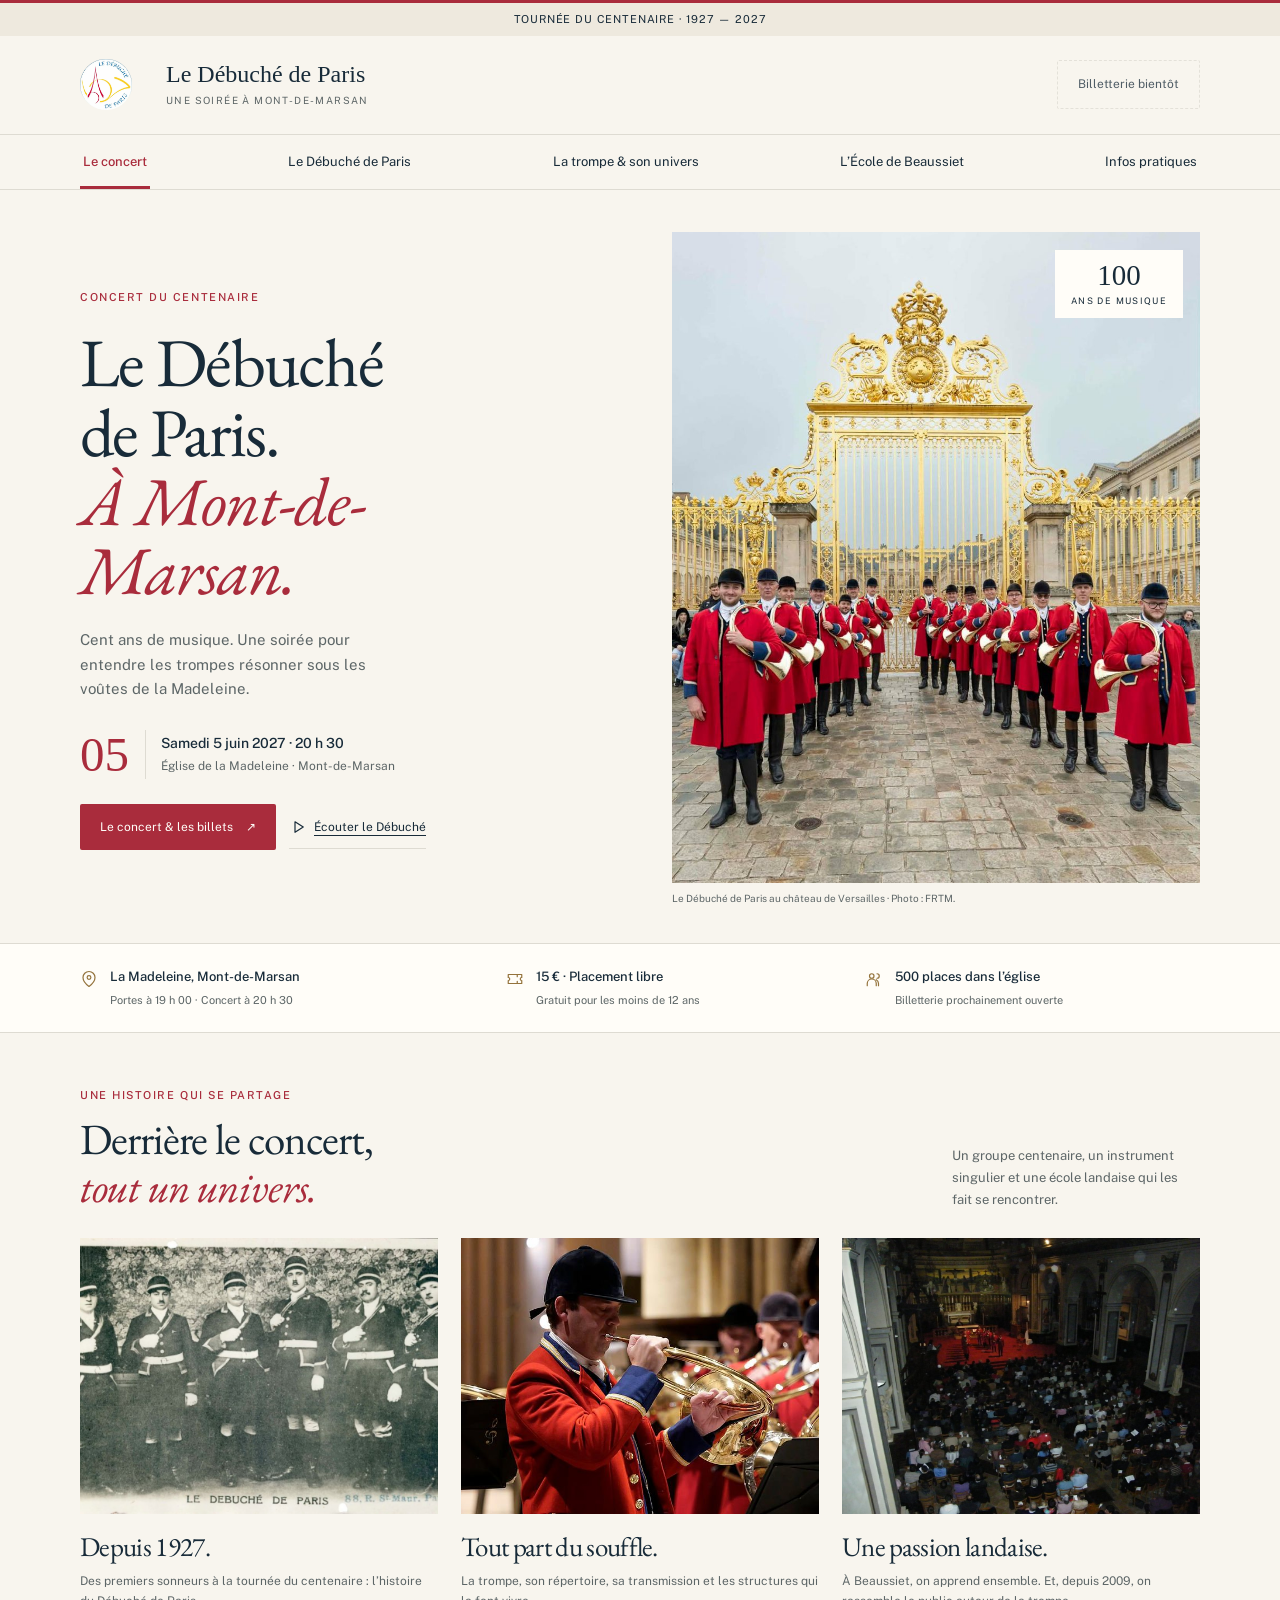
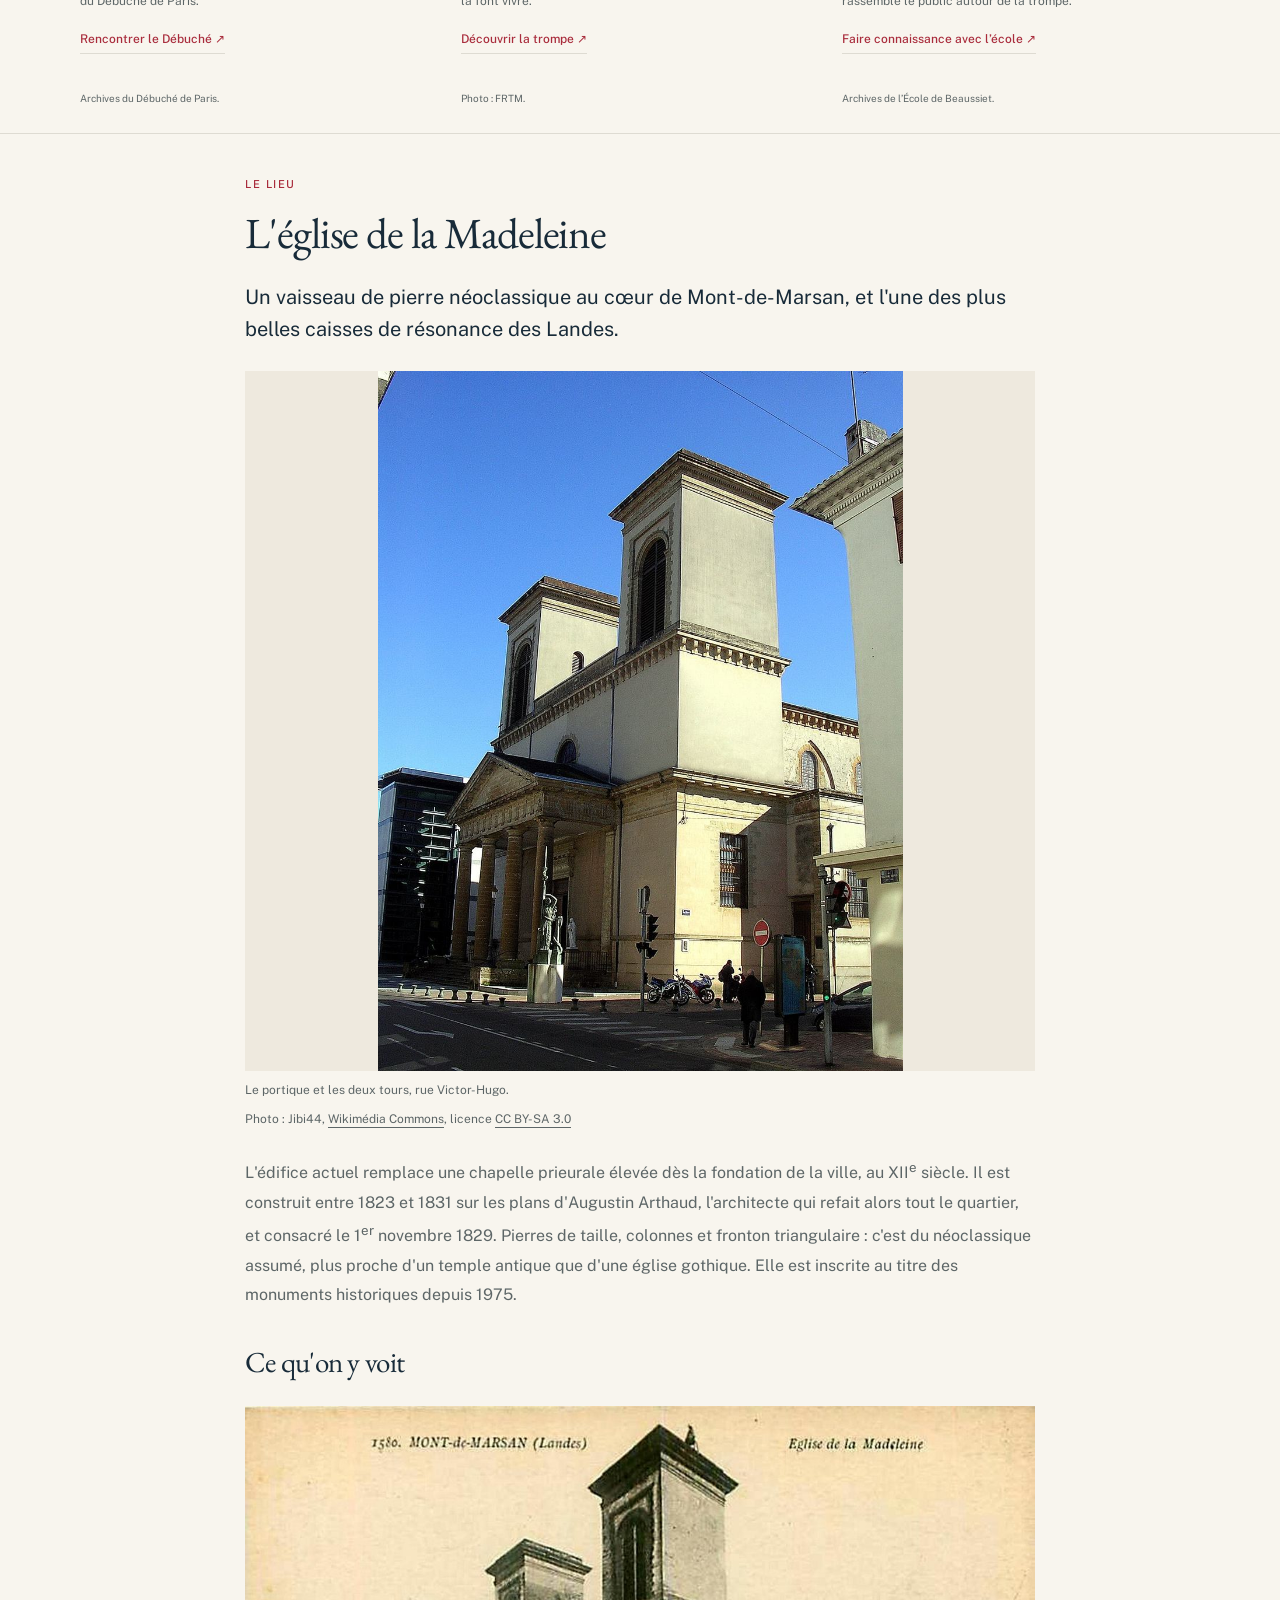
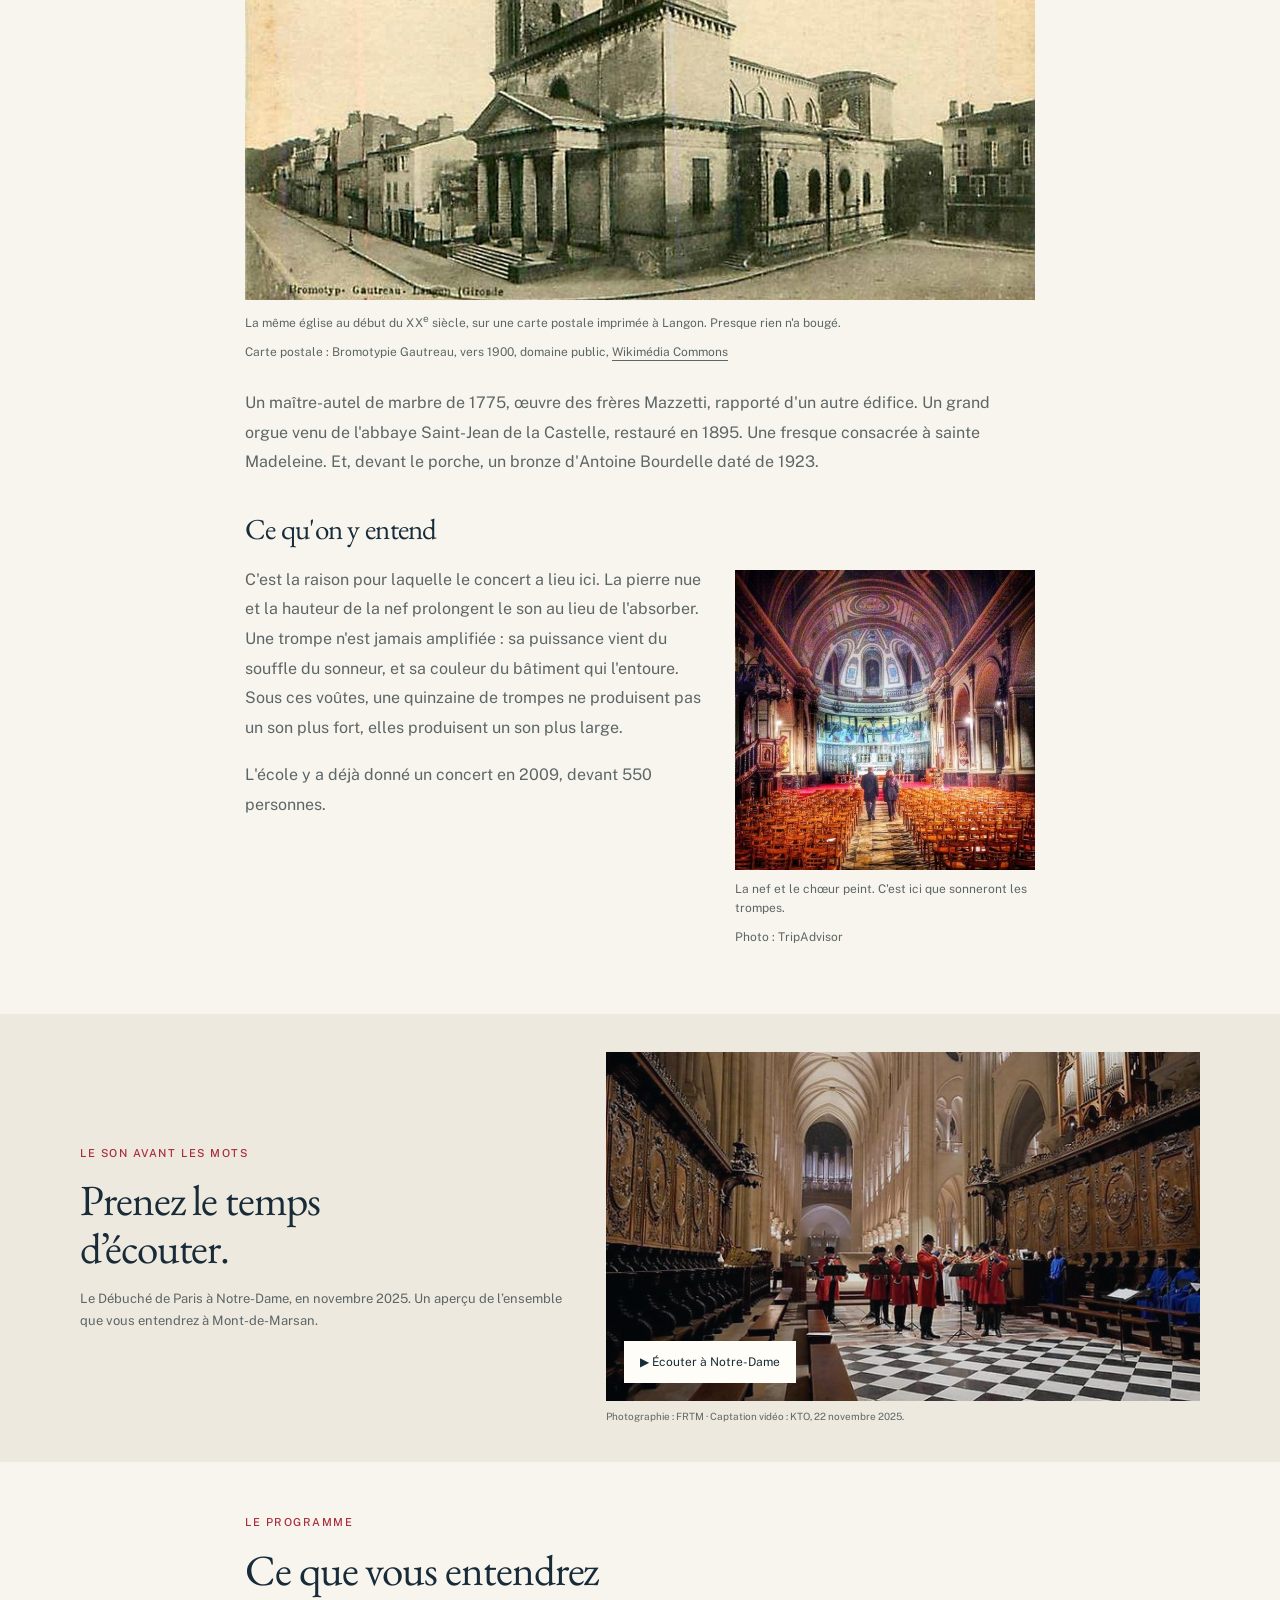
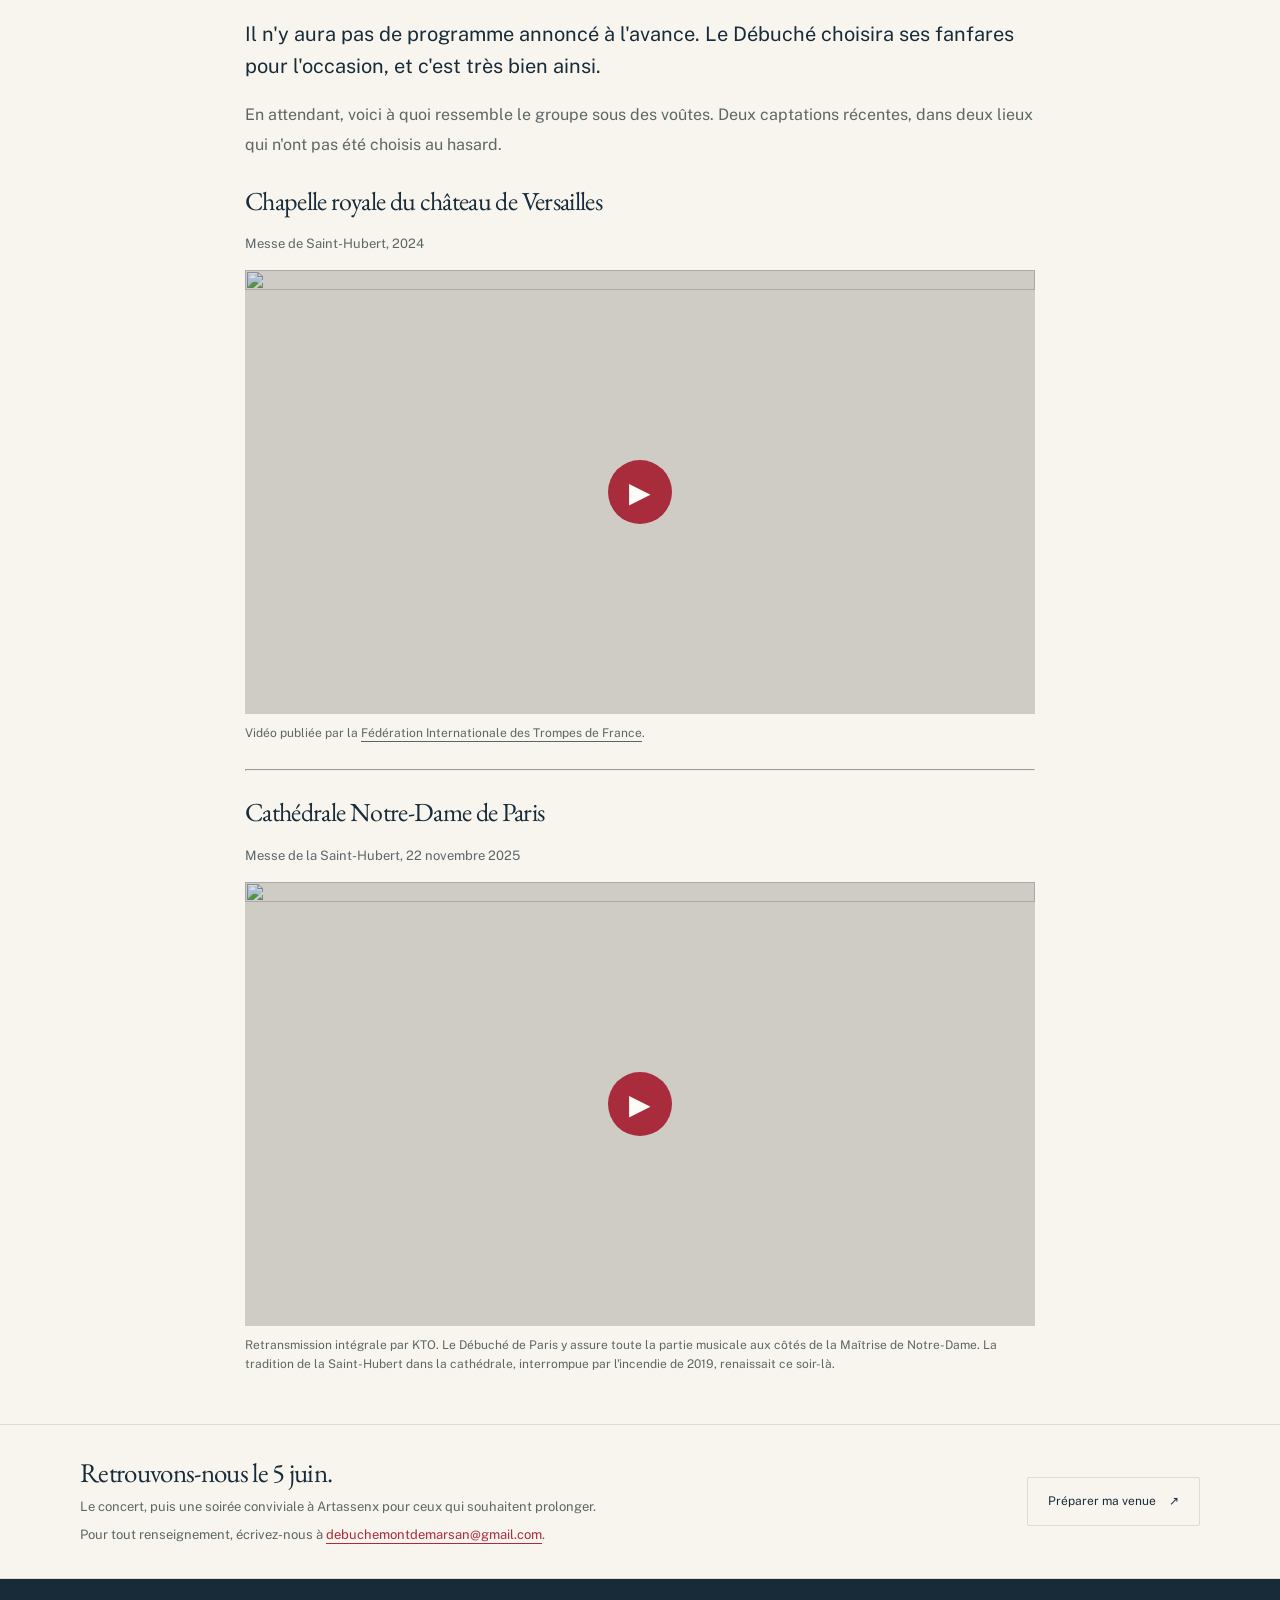
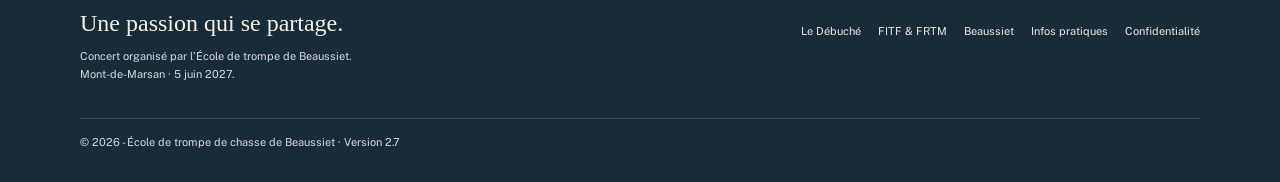
==== commit 249ade87: "Repas : retrait de « ouvert à tous », relecture orthographique Co-Authored-By: Claude Opus 5.5 <nore" ====
--- a/index.html
+++ b/index.html
@@ -83,7 +83,7 @@
         <img src="https://i.ytimg.com/vi/RDa5KP3r8Zk/maxresdefault.jpg" alt="" loading="lazy" width="1280" height="720">
         <span class="video-play" aria-hidden="true"></span>
       </button>
-      <figcaption>Vidéo publiée par la <a href="https://fitf.org/la-trompe/" target="_blank" rel="noopener">Fédération Internationale de Trompes de France</a>.</figcaption>
+      <figcaption>Vidéo publiée par la <a href="https://fitf.org/la-trompe/" target="_blank" rel="noopener">Fédération Internationale des Trompes de France</a>.</figcaption>
     </figure>
 
     <hr class="sep">
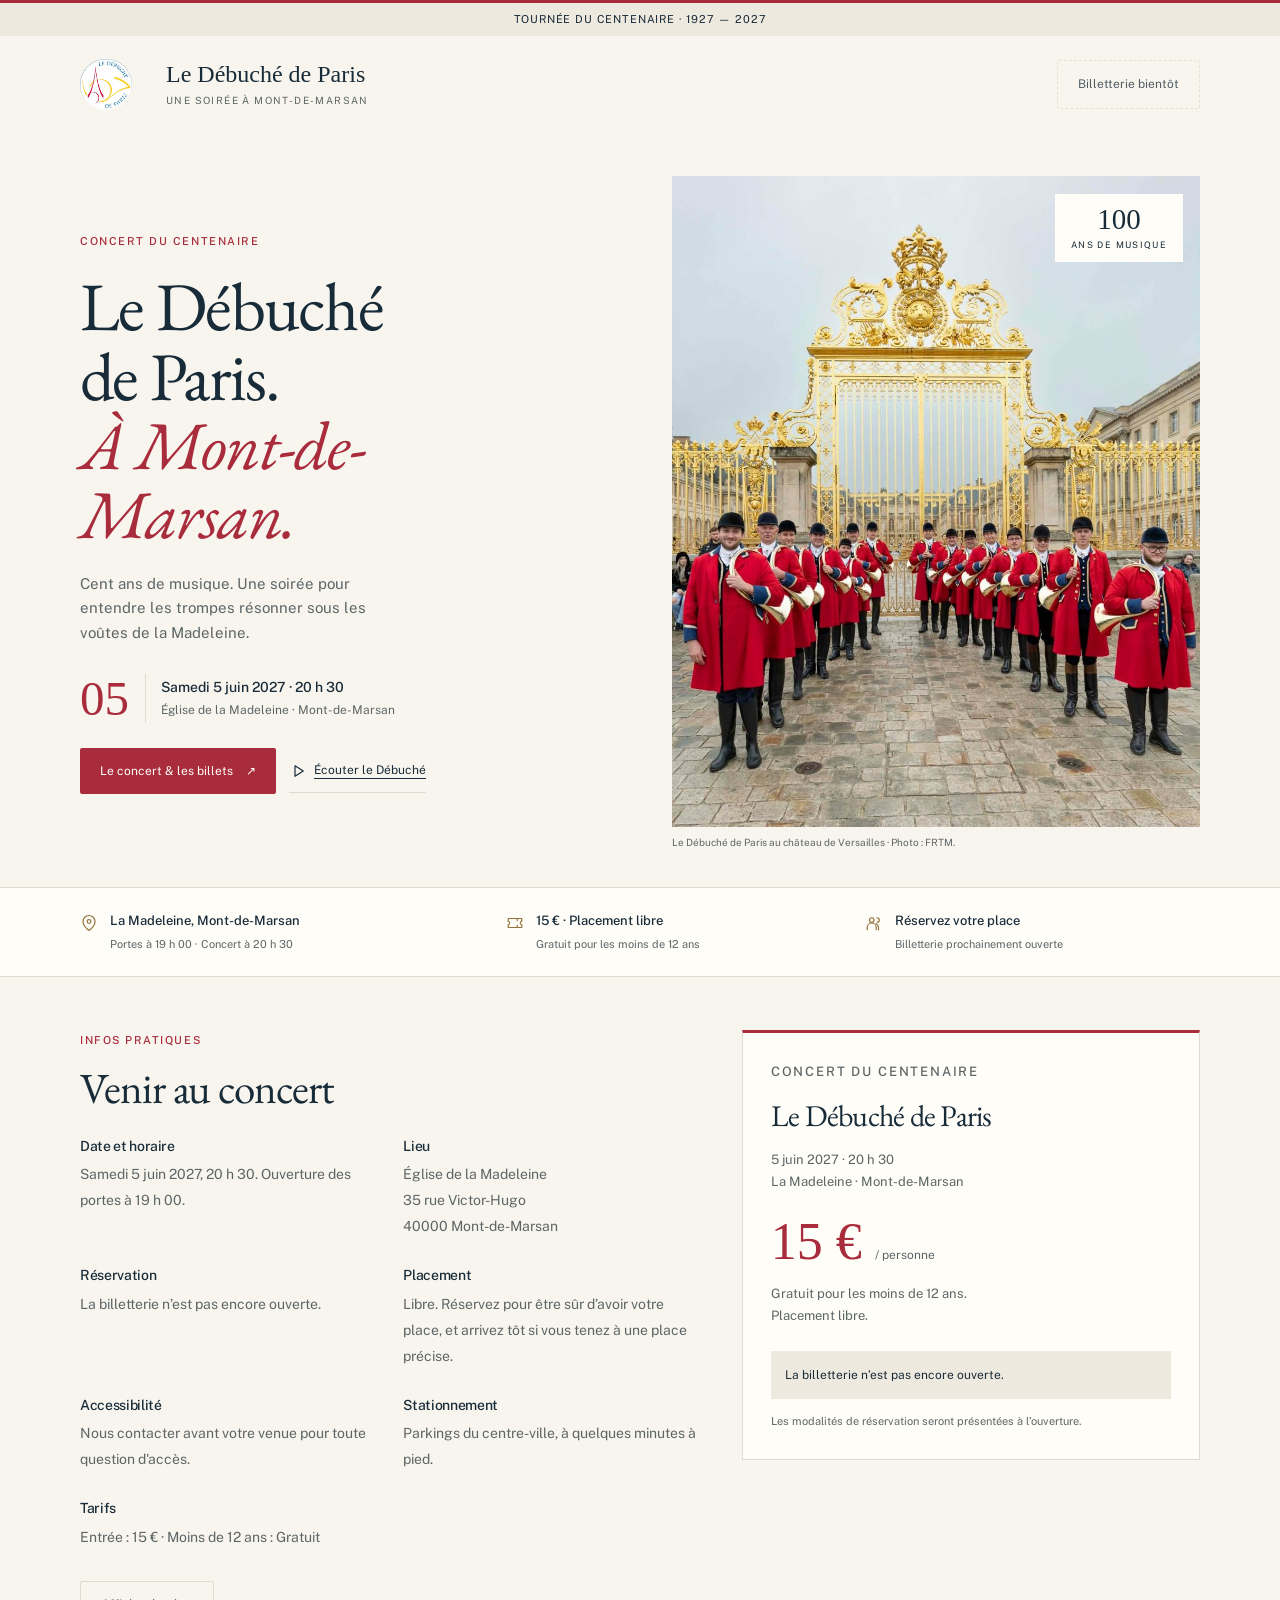
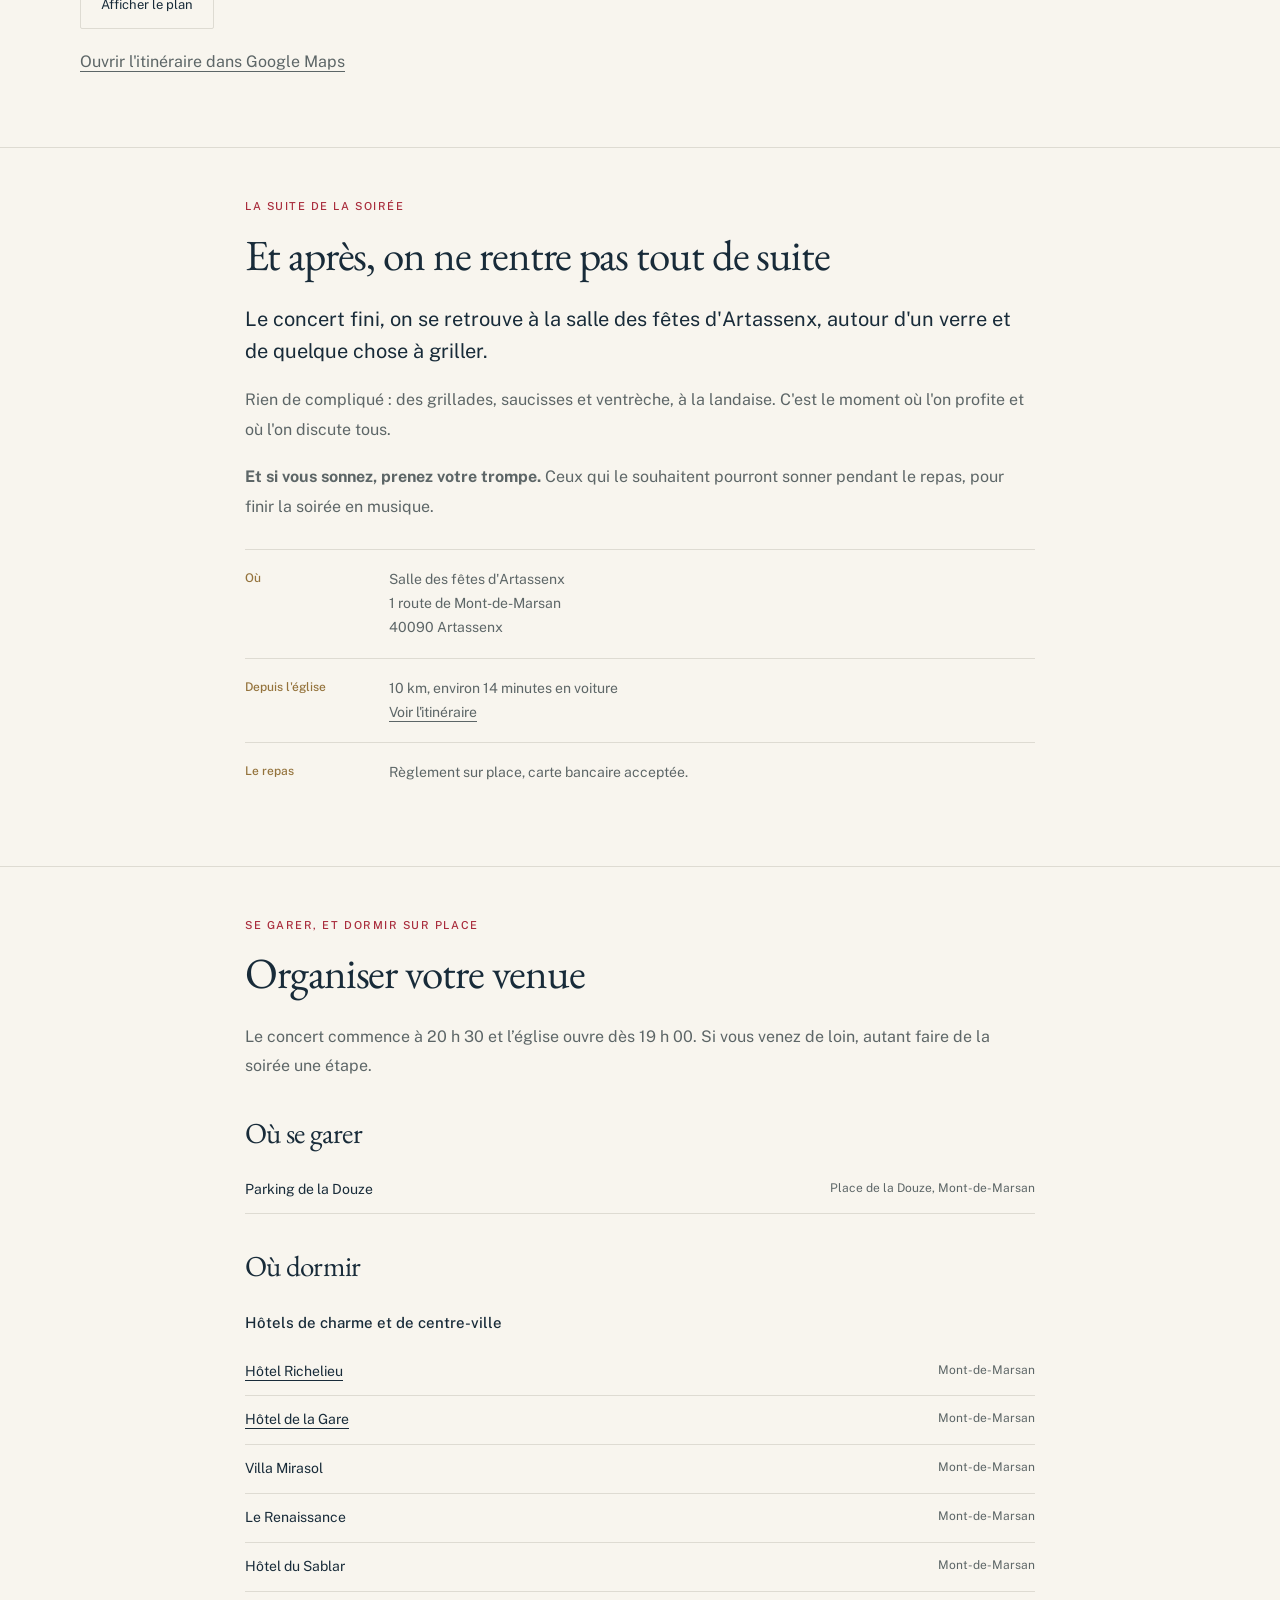
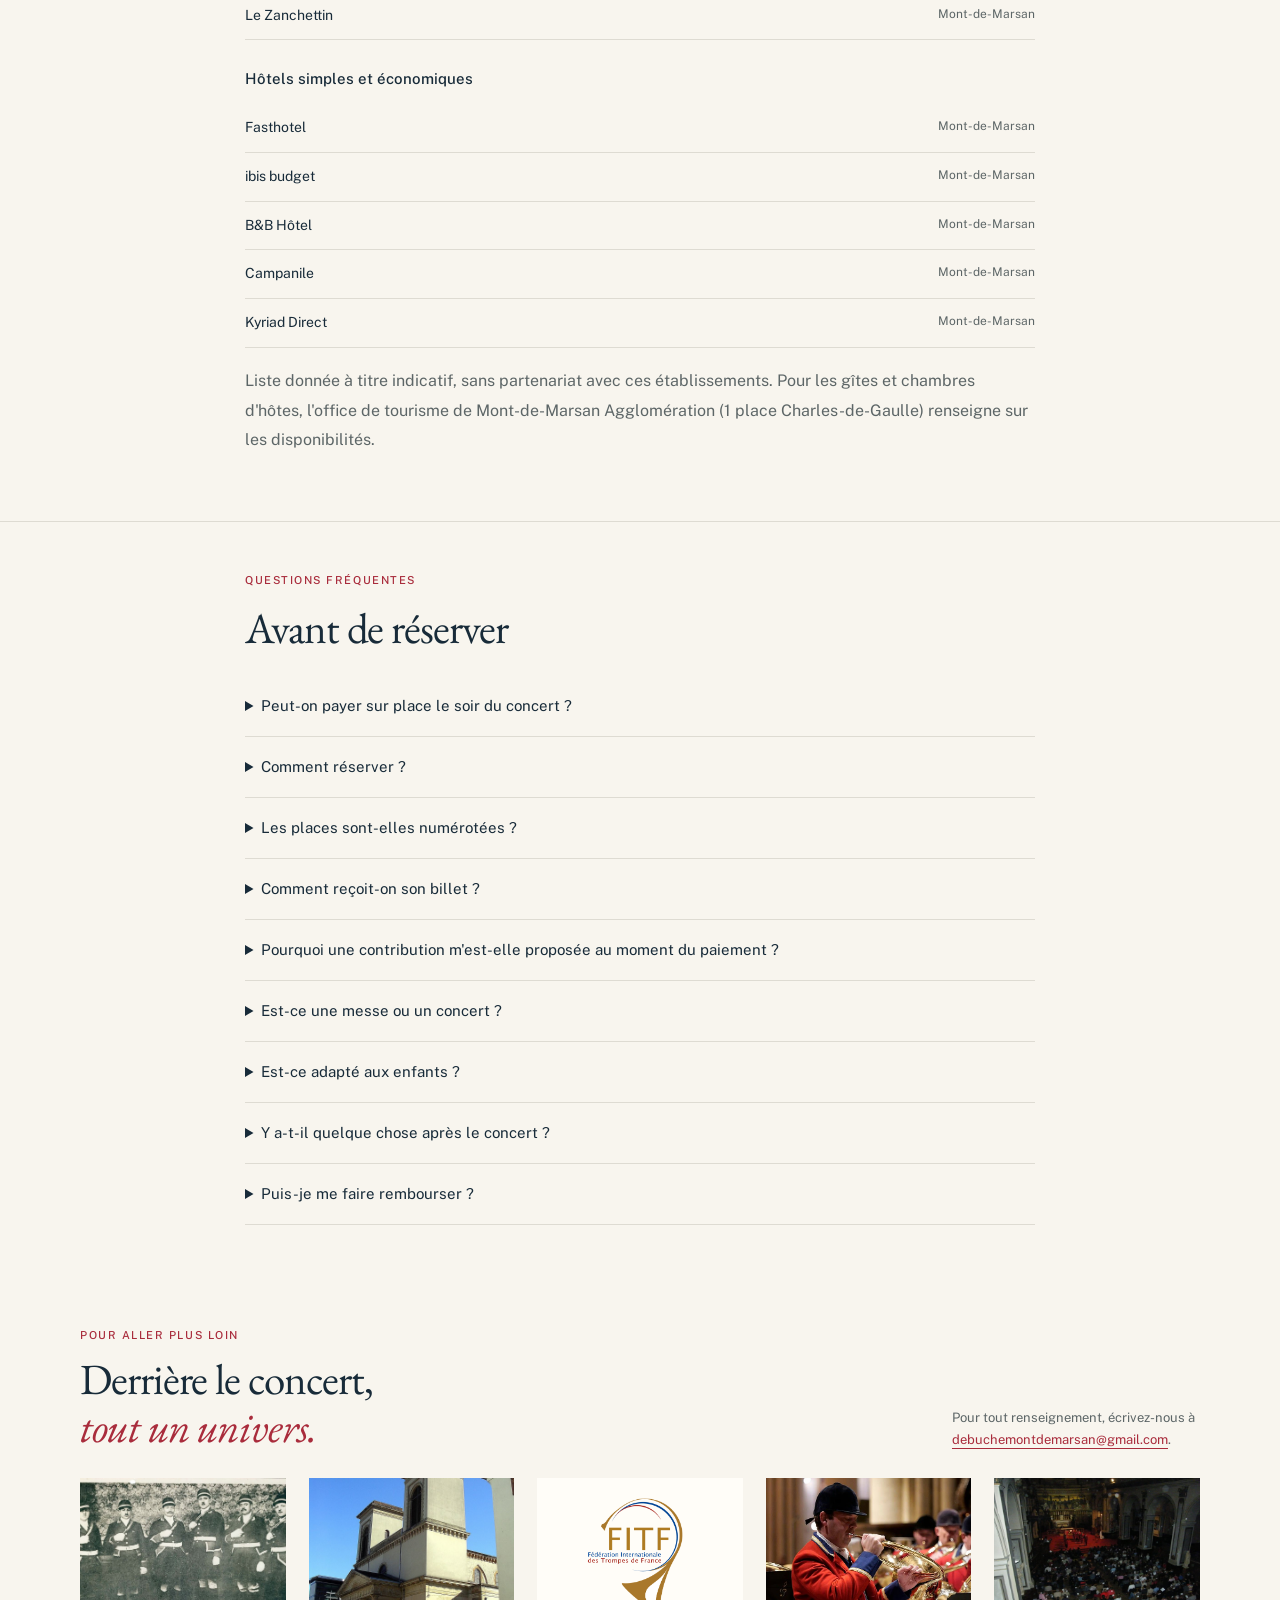
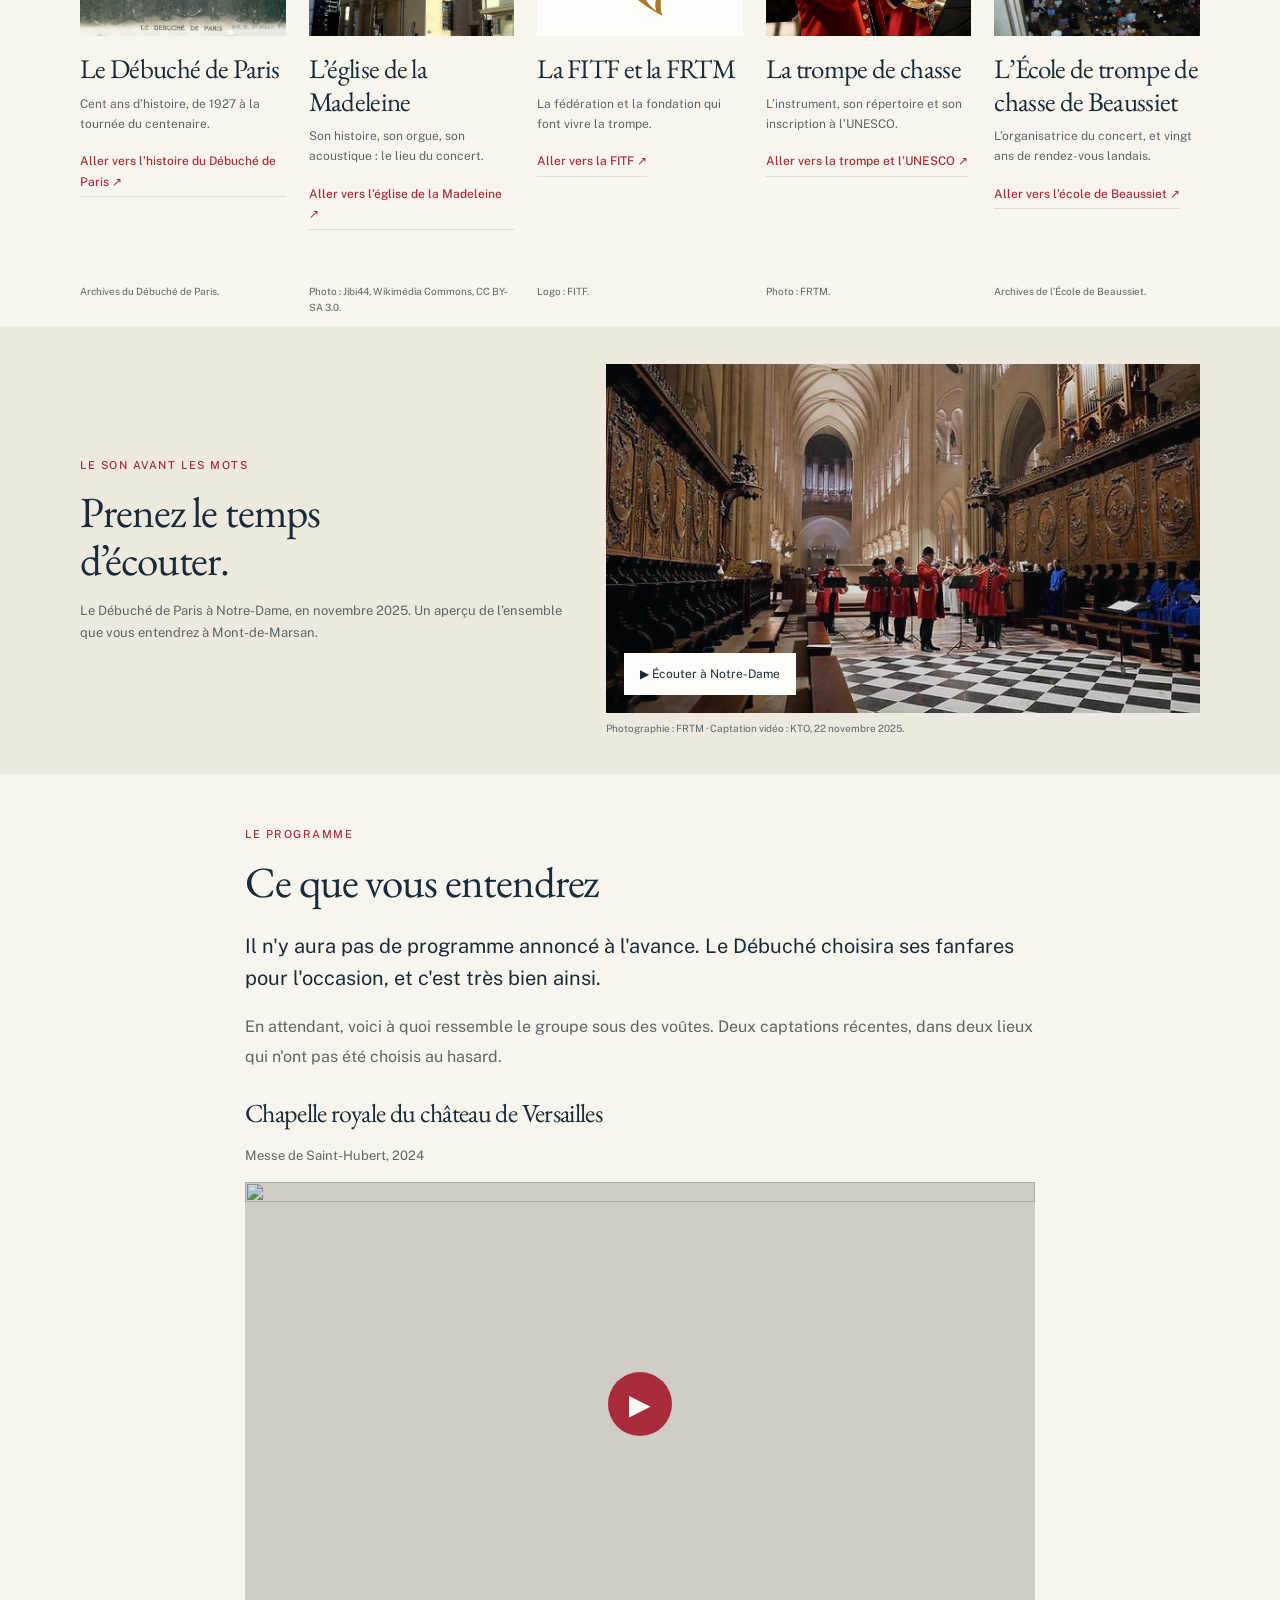
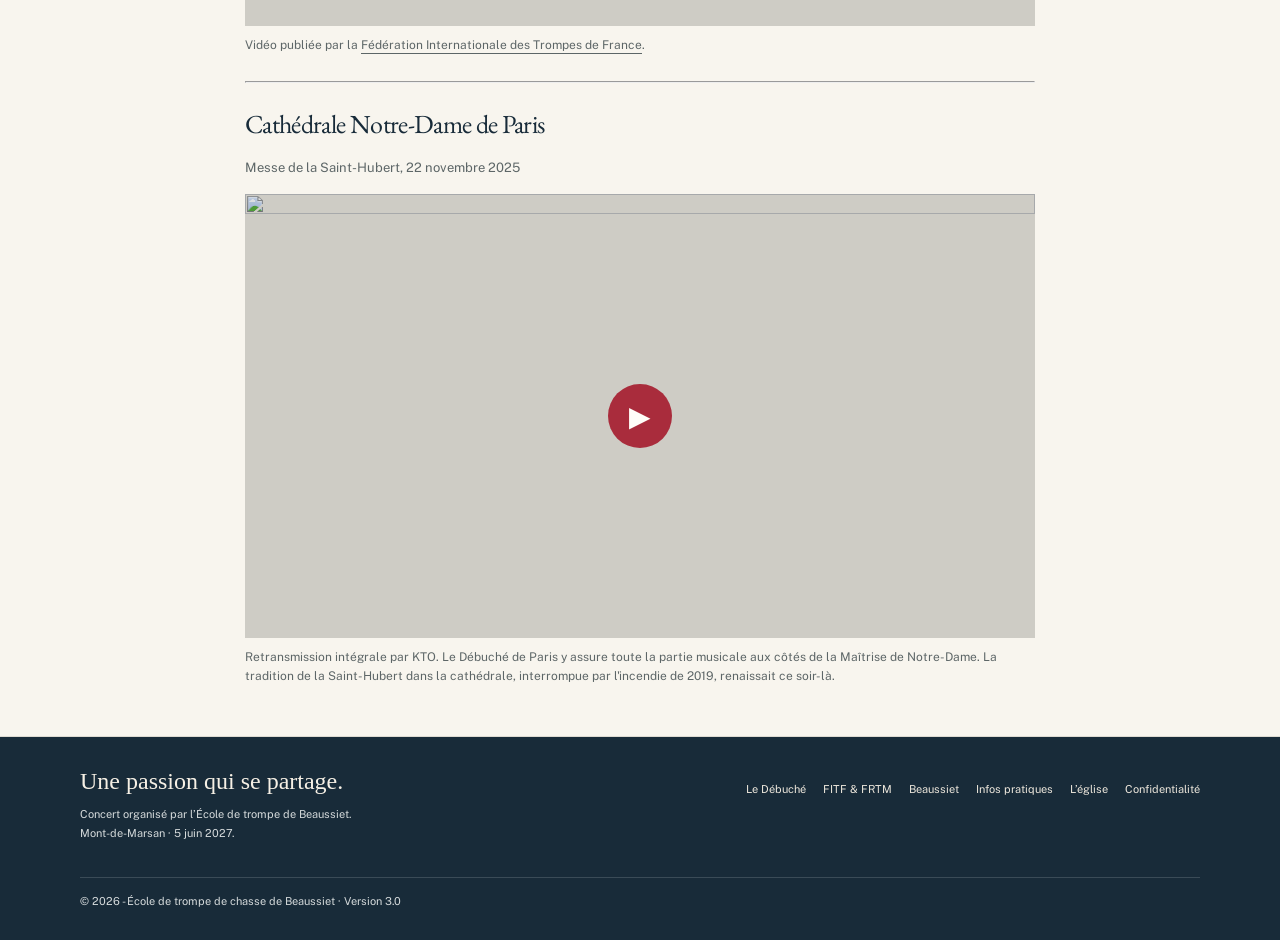
==== commit c59b5859: "Une seule page : infos pratiques sur l'accueil, liens vers les rubriques, église sur sa page, plus d" ====
--- a/index.html
+++ b/index.html
@@ -25,46 +25,137 @@
 <a href="#contenu" class="skip-link">Aller au contenu</a>
 <div class="dp-topline">TOURNÉE DU CENTENAIRE · 1927 — 2027</div>
 <header id="haut">
- <div class="dp-masthead dp-container"><a href="/" class="dp-brand " aria-label="Accueil du concert"><img class="dp-logo" src="/logo-debuche.png" alt="" width="52" height="52"><span class="dp-name">Le Débuché de Paris<small>Une soirée à Mont-de-Marsan</small></span></a><a href="/infos-pratiques/#billetterie" class="dp-action dp-header-ticket " data-booking data-open-label="Réserver ma place">Billetterie · bientôt <span aria-hidden="true">↗</span></a></div>
- <nav class="dp-nav dp-container" aria-label="Rubriques du site"><a href="/" aria-current="page" class="">Le concert</a><a href="/le-debuche-de-paris/" class="">Le Débuché de Paris</a><a href="/la-trompe/" class="">La trompe & son univers</a><a href="/ecole-de-beaussiet/" class="">L’École de Beaussiet</a><a href="/infos-pratiques/" class="">Infos pratiques</a></nav>
+ <div class="dp-masthead dp-container"><a href="/" class="dp-brand " aria-label="Accueil du concert"><img class="dp-logo" src="/logo-debuche.png" alt="" width="52" height="52"><span class="dp-name">Le Débuché de Paris<small>Une soirée à Mont-de-Marsan</small></span></a><a href="#billetterie" class="dp-action dp-header-ticket " data-booking data-open-label="Réserver ma place">Billetterie · bientôt <span aria-hidden="true">↗</span></a></div>
 </header><main id="contenu">
- <div class="dp-hero dp-container"><div class="dp-hero-copy"><p class="dp-kicker">Concert du centenaire</p><h1>Le Débuché<br>de Paris.<br><em>À Mont-de-<br>Marsan.</em></h1><p class="dp-intro">Cent ans de musique. Une soirée pour entendre les trompes résonner sous les voûtes de la Madeleine.</p><div class="dp-datestamp"><span class="dp-day">05</span><div><strong>Samedi 5 juin 2027 · <span data-info="heure">20 h 30</span></strong><small>Église de la Madeleine · Mont-de-Marsan</small></div></div><div class="dp-hero-actions"><a href="/infos-pratiques/#billetterie" class="dp-action ">Le concert & les billets <span aria-hidden="true">↗</span></a><a href="#dp-home-listen" class="dp-text-action "><svg aria-hidden="true" width="18" height="18" viewBox="0 0 24 24" fill="none" stroke="currentColor" stroke-width="1.6" stroke-linecap="round" stroke-linejoin="round"><path d="m8 5 11 7-11 7V5Z"/></svg> Écouter le Débuché</a></div></div><figure class="dp-photo"><img src="/debuche-versailles-grille.jpg" loading="eager" fetchpriority="high" width="1000" height="1250" decoding="async" alt="Les sonneurs du Débuché de Paris en habit rouge devant la grille dorée du château de Versailles"><span class="dp-photo-seal">100<small>ans de musique</small></span><figcaption>Le Débuché de Paris au château de Versailles · Photo : FRTM.</figcaption></figure></div>
- <div class="dp-essential dp-container"><div><svg aria-hidden="true" width="18" height="18" viewBox="0 0 24 24" fill="none" stroke="currentColor" stroke-width="1.6" stroke-linecap="round" stroke-linejoin="round"><path d="M20 10c0 6-8 12-8 12S4 16 4 10a8 8 0 1 1 16 0Z"/><circle cx="12" cy="10" r="2.5"/></svg><span><strong>La Madeleine, Mont-de-Marsan</strong><small>Portes à <span data-info="portes">19 h</span> · Concert à <span data-info="heure">20 h 30</span></small></span></div><div><svg aria-hidden="true" width="18" height="18" viewBox="0 0 24 24" fill="none" stroke="currentColor" stroke-width="1.6" stroke-linecap="round" stroke-linejoin="round"><path d="M3 6h18v4a2 2 0 0 0 0 4v4H3v-4a2 2 0 0 0 0-4V6Z"/><path d="M15 6v3m0 6v3"/></svg><span><strong><span data-info="tarif">15 €</span> · Placement libre</strong><small><span data-info="tarif-second">Gratuit pour les moins de 12 ans</span></small></span></div><div><svg aria-hidden="true" width="18" height="18" viewBox="0 0 24 24" fill="none" stroke="currentColor" stroke-width="1.6" stroke-linecap="round" stroke-linejoin="round"><circle cx="9" cy="8" r="3"/><path d="M3 21v-3a6 6 0 0 1 12 0v3m3 0v-3a6 6 0 0 0-3-5m1-8a3 3 0 0 1 0 6"/></svg><span><strong>500 places dans l’église</strong><small data-booking-closed>Billetterie prochainement ouverte</small><small data-booking-open hidden>Réservation à l’avance conseillée</small></span></div></div>
- <div class="dp-section dp-container"><div class="dp-section-heading"><div><p class="dp-kicker">Une histoire qui se partage</p><h2>Derrière le concert,<br><em>tout un univers.</em></h2></div><p>Un groupe centenaire, un instrument singulier et une école landaise qui les fait se rencontrer.</p></div><div class="dp-discover"><article><a href="/le-debuche-de-paris/" class=""><img src="/debuche-1927.jpg" loading="lazy" decoding="async" alt="Les premiers sonneurs du Débuché de Paris sur une photographie d’archives" width="1100" height="710"><h3>Depuis 1927.</h3><p>Des premiers sonneurs à la tournée du centenaire : l’histoire du Débuché de Paris.</p><span class="dp-card-link">Rencontrer le Débuché <span aria-hidden="true">↗</span></span></a><p class="dp-credit">Archives du Débuché de Paris.</p></article><article><a href="/la-trompe/" class=""><img src="/debuche-sonneur.jpg" loading="lazy" decoding="async" alt="Un sonneur en habit rouge, sa trompe à l’épaule" width="640" height="853"><h3>Tout part du souffle.</h3><p>La trompe, son répertoire, sa transmission et les structures qui la font vivre.</p><span class="dp-card-link">Découvrir la trompe <span aria-hidden="true">↗</span></span></a><p class="dp-credit">Photo : FRTM.</p></article><article><a href="/ecole-de-beaussiet/" class=""><img src="/ecole-2009-madeleine.jpg" loading="lazy" decoding="async" alt="La nef de la Madeleine remplie lors du concert organisé en 2009" width="1200" height="900"><h3>Une passion landaise.</h3><p>À Beaussiet, on apprend ensemble. Et, depuis 2009, on rassemble le public autour de la trompe.</p><span class="dp-card-link">Faire connaissance avec l’école <span aria-hidden="true">↗</span></span></a><p class="dp-credit">Archives de l’École de Beaussiet.</p></article></div></div>
- <div class="dp-article dp-eglise"><section id="eglise">
+ <div class="dp-hero dp-container"><div class="dp-hero-copy"><p class="dp-kicker">Concert du centenaire</p><h1>Le Débuché<br>de Paris.<br><em>À Mont-de-<br>Marsan.</em></h1><p class="dp-intro">Cent ans de musique. Une soirée pour entendre les trompes résonner sous les voûtes de la Madeleine.</p><div class="dp-datestamp"><span class="dp-day">05</span><div><strong>Samedi 5 juin 2027 · <span data-info="heure">20 h 30</span></strong><small>Église de la Madeleine · Mont-de-Marsan</small></div></div><div class="dp-hero-actions"><a href="#billetterie" class="dp-action ">Le concert & les billets <span aria-hidden="true">↗</span></a><a href="#dp-home-listen" class="dp-text-action "><svg aria-hidden="true" width="18" height="18" viewBox="0 0 24 24" fill="none" stroke="currentColor" stroke-width="1.6" stroke-linecap="round" stroke-linejoin="round"><path d="m8 5 11 7-11 7V5Z"/></svg> Écouter le Débuché</a></div></div><figure class="dp-photo"><img src="/debuche-versailles-grille.jpg" loading="eager" fetchpriority="high" width="1000" height="1250" decoding="async" alt="Les sonneurs du Débuché de Paris en habit rouge devant la grille dorée du château de Versailles"><span class="dp-photo-seal">100<small>ans de musique</small></span><figcaption>Le Débuché de Paris au château de Versailles · Photo : FRTM.</figcaption></figure></div>
+ <div class="dp-essential dp-container"><div><svg aria-hidden="true" width="18" height="18" viewBox="0 0 24 24" fill="none" stroke="currentColor" stroke-width="1.6" stroke-linecap="round" stroke-linejoin="round"><path d="M20 10c0 6-8 12-8 12S4 16 4 10a8 8 0 1 1 16 0Z"/><circle cx="12" cy="10" r="2.5"/></svg><span><strong>La Madeleine, Mont-de-Marsan</strong><small>Portes à <span data-info="portes">19 h</span> · Concert à <span data-info="heure">20 h 30</span></small></span></div><div><svg aria-hidden="true" width="18" height="18" viewBox="0 0 24 24" fill="none" stroke="currentColor" stroke-width="1.6" stroke-linecap="round" stroke-linejoin="round"><path d="M3 6h18v4a2 2 0 0 0 0 4v4H3v-4a2 2 0 0 0 0-4V6Z"/><path d="M15 6v3m0 6v3"/></svg><span><strong><span data-info="tarif">15 €</span> · Placement libre</strong><small><span data-info="tarif-second">Gratuit pour les moins de 12 ans</span></small></span></div><div><svg aria-hidden="true" width="18" height="18" viewBox="0 0 24 24" fill="none" stroke="currentColor" stroke-width="1.6" stroke-linecap="round" stroke-linejoin="round"><circle cx="9" cy="8" r="3"/><path d="M3 21v-3a6 6 0 0 1 12 0v3m3 0v-3a6 6 0 0 0-3-5m1-8a3 3 0 0 1 0 6"/></svg><span><strong>Réservez votre place</strong><small data-booking-closed>Billetterie prochainement ouverte</small><small data-booking-open hidden>La réservation garantit votre place</small></span></div></div>
+<div class="dp-info-layout dp-section dp-container"><div class="dp-article dp-info-inline"><section id="infos">
+  <div class="shell">
+    <p class="eyebrow">Infos pratiques</p>
+    <h2>Venir au concert</h2>
+    <div class="infos">
+      <div>
+        <h3>Date et horaire</h3>
+        <p id="i-horaire">Samedi 5 juin 2027.<br>Horaire à confirmer.</p>
+      </div>
+      <div>
+        <h3>Lieu</h3>
+        <p>Église de la Madeleine<br>35 rue Victor-Hugo<br>40000 Mont-de-Marsan</p>
+      </div>
+      <div>
+        <h3>Réservation</h3>
+        <p data-booking-closed>La billetterie n’est pas encore ouverte.</p><p data-booking-open hidden>À l’avance, en ligne ou par chèque.<br>Seule la réservation garantit votre place.</p>
+      </div>
+      <div>
+        <h3>Placement</h3>
+        <p>Libre. Réservez pour être sûr d’avoir votre place, et arrivez tôt si vous tenez à une place précise.</p>
+      </div>
+      <div>
+        <h3>Accessibilité</h3>
+        <p id="i-accessibilite">Nous contacter avant votre venue pour toute question d'accès.</p>
+      </div>
+      <div>
+        <h3>Stationnement</h3>
+        <p id="i-stationnement">Parkings du centre-ville, à quelques minutes à pied.</p>
+      </div>
+      <div id="i-bloc-tarifs" hidden>
+        <h3>Tarifs</h3>
+        <p id="i-tarifs"></p>
+      </div>
+    </div>
+    <div class="plan" id="plan">
+      <button type="button" class="cta ghost" id="voir-plan">Afficher le plan</button>
+      <p class="plan-note"><a href="https://www.google.com/maps/search/?api=1&amp;query=%C3%89glise%20de%20la%20Madeleine%2C%2035%20rue%20Victor-Hugo%2C%2040000%20Mont-de-Marsan" target="_blank" rel="noopener">Ouvrir l'itinéraire dans Google Maps</a></p>
+    </div>
+  </div>
+</section></div><section class="dp-ticket" id="billetterie"><p class="dp-kicker">Concert du centenaire</p><h3>Le Débuché de Paris</h3><p>5 juin 2027 · <span data-info="heure">20 h 30</span><br>La Madeleine · Mont-de-Marsan</p><div class="dp-price"><span data-info="tarif">15 €</span> <small>/ personne</small></div>
+<p><span data-info="tarif-second">Gratuit pour les moins de 12 ans</span>.<br>Placement libre.</p><div class="dp-status" role="status" data-booking-closed>La billetterie n’est pas encore ouverte.</div><a class="dp-action" href="/reserver/" data-booking-open hidden>Réserver ma place ↗</a><p class="dp-small" data-booking-closed>Les modalités de réservation seront présentées à l’ouverture.</p></section></div><div class="dp-article"><section id="apres">
   <div class="shell narrow">
-    <p class="eyebrow">Le lieu</p>
-    <h2>L'église de la Madeleine</h2>
+    <p class="eyebrow">La suite de la soirée</p>
+    <h2>Et après, on ne rentre pas tout de suite</h2>
 
-    <p class="big">Un vaisseau de pierre néoclassique au cœur de Mont-de-Marsan, et l'une des plus belles caisses de résonance des Landes.</p>
+    <p class="big">Le concert fini, on se retrouve à la salle des fêtes d'Artassenx, autour d'un verre et de quelque chose à griller.</p>
 
-    <figure class="fig fig-large">
-      <img src="/eglise-facade.jpg" alt="La façade de l'église de la Madeleine, son portique à colonnes et ses deux tours, vue depuis la rue Victor-Hugo" width="900" height="1200" loading="lazy">
-      <figcaption>Le portique et les deux tours, rue Victor-Hugo.<span class="credit">Photo&nbsp;: Jibi44, <a href="https://commons.wikimedia.org/wiki/File:Eglise_Madeleine_MDM.JPG" target="_blank" rel="noopener">Wikimédia Commons</a>, licence <a href="https://creativecommons.org/licenses/by-sa/3.0/deed.fr" target="_blank" rel="noopener">CC BY-SA 3.0</a></span></figcaption>
-    </figure>
+    <p>Rien de compliqué&nbsp;: des grillades, saucisses et ventrèche, à la landaise. C'est le moment où l'on profite et où l'on discute tous.</p>
 
-    <p>L'édifice actuel remplace une chapelle prieurale élevée dès la fondation de la ville, au XII<sup>e</sup> siècle. Il est construit entre 1823 et 1831 sur les plans d'Augustin Arthaud, l'architecte qui refait alors tout le quartier, et consacré le 1<sup>er</sup> novembre 1829. Pierres de taille, colonnes et fronton triangulaire&nbsp;: c'est du néoclassique assumé, plus proche d'un temple antique que d'une église gothique. Elle est inscrite au titre des monuments historiques depuis 1975.</p>
+    <p><b>Et si vous sonnez, prenez votre trompe.</b> Ceux qui le souhaitent pourront sonner pendant le repas, pour finir la soirée en musique.</p>
 
-    <h3>Ce qu'on y voit</h3>
+    <dl class="contact">
+      <div>
+        <dt>Où</dt>
+        <dd>Salle des fêtes d'Artassenx<br>1 route de Mont-de-Marsan<br>40090 Artassenx</dd>
+      </div>
+      <div>
+        <dt>Depuis l'église</dt>
+        <dd>10 km, environ 14 minutes en voiture<br><a href="https://www.google.com/maps/dir/?api=1&amp;origin=%C3%89glise%20de%20la%20Madeleine%2C%20Mont-de-Marsan&amp;destination=1%20route%20de%20Mont-de-Marsan%2C%2040090%20Artassenx" target="_blank" rel="noopener">Voir l'itinéraire</a></dd>
+      </div>
+      <div>
+        <dt>Le repas</dt>
+        <dd id="i-repas">Règlement sur place, carte bancaire acceptée.</dd>
+      </div>
+    </dl>
 
-    <figure class="fig">
-      <img src="/eglise-1900.jpg" alt="Carte postale ancienne montrant l'église de la Madeleine et la rue qui la borde, au début du XXe siècle" width="1100" height="688" loading="lazy">
-      <figcaption>La même église au début du XX<sup>e</sup> siècle, sur une carte postale imprimée à Langon. Presque rien n'a bougé.<span class="credit">Carte postale&nbsp;: Bromotypie Gautreau, vers 1900, domaine public, <a href="https://commons.wikimedia.org/wiki/File:Mont-de-Marsan_-_La_Madeleine_1.jpg" target="_blank" rel="noopener">Wikimédia Commons</a></span></figcaption>
-    </figure>
+  </div>
+</section><section id="sejour">
+  <div class="shell">
+    <p class="eyebrow">Se garer, et dormir sur place</p>
+    <h2>Organiser votre venue</h2>
+    <p class="lead-p">Le concert commence à <span data-info="heure">20 h 30</span> et l’église ouvre dès <span data-info="portes">19 h</span>. Si vous venez de loin, autant faire de la soirée une étape.</p>
 
-    <p>Un maître-autel de marbre de 1775, œuvre des frères Mazzetti, rapporté d'un autre édifice. Un grand orgue venu de l'abbaye Saint-Jean de la Castelle, restauré en 1895. Une fresque consacrée à sainte Madeleine. Et, devant le porche, un bronze d'Antoine Bourdelle daté de 1923.</p>
+    <h3>Où se garer</h3>
+    <ul class="liste-lieux" id="i-parkings" hidden></ul>
+    <p class="muted" id="i-parkings-vide">Les parkings du centre-ville sont à quelques minutes à pied de l'église. Le détail sera précisé ici avant l'ouverture des réservations.</p>
 
-    <h3>Ce qu'on y entend</h3>
+    <h3>Où dormir</h3>
+    <div id="i-hebergements" hidden></div>
+    <p class="muted">Liste donnée à titre indicatif, sans partenariat avec ces établissements. Pour les gîtes et chambres d'hôtes, l'office de tourisme de Mont-de-Marsan Agglomération (1 place Charles-de-Gaulle) renseigne sur les disponibilités.</p>
+    <p class="muted" id="i-hebergements-vide">Une sélection d'hébergements à moins de quinze et de trente minutes de l'église sera publiée ici. En attendant, l'office de tourisme du Marsan renseigne sur les disponibilités.</p>
 
-    <figure class="fig fig-nef">
-      <img src="/eglise-nef.jpg" alt="L'intérieur de l'église, la nef bordée de chaises et le chœur peint sous la coupole" width="450" height="450" loading="lazy">
-      <figcaption>La nef et le chœur peint. C'est ici que sonneront les trompes.<span class="credit">Photo&nbsp;: TripAdvisor</span></figcaption>
-    </figure>
+  </div>
+</section><section id="faq">
+  <div class="shell narrow">
+    <p class="eyebrow">Questions fréquentes</p>
+    <h2>Avant de réserver</h2>
 
-    <p>C'est la raison pour laquelle le concert a lieu ici. La pierre nue et la hauteur de la nef prolongent le son au lieu de l'absorber. Une trompe n'est jamais amplifiée&nbsp;: sa puissance vient du souffle du sonneur, et sa couleur du bâtiment qui l'entoure. Sous ces voûtes, une quinzaine de trompes ne produisent pas un son plus fort, elles produisent un son plus large.</p>
-    <p class="muted">L'école y a déjà donné un concert en 2009, devant 550 personnes.</p>
+    <details>
+      <summary>Peut-on payer sur place le soir du concert&nbsp;?</summary>
+      <p>Nous ne pouvons rien promettre. Les places peuvent toutes être parties bien avant le 5 juin. S'il en reste, elles seront proposées à l'entrée, mais ne faites pas la route en comptant dessus&nbsp;: réservez. Sur place, nous disposerons d'un terminal de paiement&nbsp;: espèces, chèque et carte bancaire.</p>
+    </details>
+    <details>
+      <summary>Comment réserver&nbsp;?</summary>
+      <p data-booking-closed>La billetterie n’est pas encore ouverte. Les modalités seront indiquées ici à son ouverture.</p><p data-booking-open hidden>De deux façons, au choix. En ligne, par carte bancaire, sur notre billetterie&nbsp;: c'est immédiat et votre place est retenue tout de suite. Ou par chèque, à l'ordre de l'École de trompe de Beaussiet, envoyé à Francis Faget, 1048 route de Laglorieuse, 40090 Artassenx. Joignez vos nom, téléphone et adresse mail, ainsi que le nombre et le type de places souhaitées. Votre réservation est confirmée à réception.</p>
+    </details>
+    <details>
+      <summary>Les places sont-elles numérotées&nbsp;?</summary>
+      <p>Non, le placement est libre. Votre billet garantit votre entrée, pas un siège précis&nbsp;: arrivez un peu en avance si vous tenez à une place particulière.</p>
+    </details>
+    <details>
+      <summary>Comment reçoit-on son billet&nbsp;?</summary>
+      <p>À l’ouverture des réservations, les billets achetés en ligne seront envoyés par mail, en pièce jointe, immédiatement après le paiement. Présentez-le sur votre téléphone ou imprimé à l'entrée. Pensez à vérifier vos courriers indésirables.</p>
+    </details>
+    <details>
+      <summary>Pourquoi une contribution m'est-elle proposée au moment du paiement&nbsp;?</summary>
+      <p>La plateforme de billetterie que nous utilisons est gratuite pour les associations. Elle vit d'une contribution facultative proposée aux acheteurs. Elle est librement modifiable, et peut être mise à zéro sans que cela change quoi que ce soit à votre réservation.</p>
+    </details>
+    <details>
+      <summary>Est-ce une messe ou un concert&nbsp;?</summary>
+      <p>Un concert. Il se tient dans une église, lieu qui convient à la trompe pour son acoustique, mais il s'agit bien d'une soirée musicale ouverte à tous.</p>
+    </details>
+    <details>
+      <summary>Est-ce adapté aux enfants&nbsp;?</summary>
+      <p>Oui, mais sachez qu'un ensemble de trompes dans une église, c'est puissant. Pour les tout-petits, prévoyez de quoi protéger leurs oreilles.</p>
+    </details>
+    <details>
+      <summary>Y a-t-il quelque chose après le concert&nbsp;?</summary>
+      <p>Oui, un repas à la salle des fêtes d'Artassenx, à dix kilomètres de l'église, soit un quart d'heure de route. Des grillades, saucisses et ventrèche. Le règlement se fait sur place, carte bancaire acceptée. Les sonneurs qui le souhaitent pourront sonner pendant le repas.</p>
+    </details>
+    <details>
+      <summary>Puis-je me faire rembourser&nbsp;?</summary>
+      <p>Les conditions d'annulation sont précisées au moment de la réservation.</p>
+    </details>
   </div>
 </section></div>
+ <div class="dp-section dp-container dp-plus" id="plus"><div class="dp-section-heading"><div><p class="dp-kicker">Pour aller plus loin</p><h2>Derrière le concert,<br><em>tout un univers.</em></h2></div><p>Pour tout renseignement, écrivez-nous à <a data-mail="ZGVidWNoZW1vbnRkZW1hcnNhbkBnbWFpbC5jb20=">notre adresse de contact</a>.</p></div><div class="dp-discover"><article><a href="/le-debuche-de-paris/"><img src="/debuche-1927.jpg" loading="lazy" decoding="async" alt="Les premiers sonneurs du Débuché de Paris sur une photographie d’archives" width="1100" height="710"><h3>Le Débuché de Paris</h3><p>Cent ans d’histoire, de 1927 à la tournée du centenaire.</p><span class="dp-card-link">Aller vers l’histoire du Débuché de Paris <span aria-hidden="true">↗</span></span></a><p class="dp-credit">Archives du Débuché de Paris.</p></article><article><a href="/eglise/"><img src="/eglise-facade.jpg" loading="lazy" decoding="async" alt="La façade de l’église de la Madeleine" width="900" height="1200"><h3>L’église de la Madeleine</h3><p>Son histoire, son orgue, son acoustique : le lieu du concert.</p><span class="dp-card-link">Aller vers l’église de la Madeleine <span aria-hidden="true">↗</span></span></a><p class="dp-credit">Photo : Jibi44, Wikimédia Commons, CC BY-SA 3.0.</p></article><article><a href="/la-trompe/#fitf"><img src="/logo-fitf.png" loading="lazy" decoding="async" alt="Logo de la Fédération Internationale des Trompes de France" width="359" height="400"><h3>La FITF et la FRTM</h3><p>La fédération et la fondation qui font vivre la trompe.</p><span class="dp-card-link">Aller vers la FITF <span aria-hidden="true">↗</span></span></a><p class="dp-credit">Logo : FITF.</p></article><article><a href="/la-trompe/"><img src="/debuche-sonneur.jpg" loading="lazy" decoding="async" alt="Un sonneur en habit rouge, sa trompe à l’épaule" width="640" height="853"><h3>La trompe de chasse</h3><p>L’instrument, son répertoire et son inscription à l’UNESCO.</p><span class="dp-card-link">Aller vers la trompe et l’UNESCO <span aria-hidden="true">↗</span></span></a><p class="dp-credit">Photo : FRTM.</p></article><article><a href="/ecole-de-beaussiet/"><img src="/ecole-2009-madeleine.jpg" loading="lazy" decoding="async" alt="La nef de la Madeleine remplie lors du concert organisé en 2009" width="1200" height="900"><h3>L’École de trompe de chasse de Beaussiet</h3><p>L’organisatrice du concert, et vingt ans de rendez-vous landais.</p><span class="dp-card-link">Aller vers l’école de Beaussiet <span aria-hidden="true">↗</span></span></a><p class="dp-credit">Archives de l’École de Beaussiet.</p></article></div></div>
  <section class="dp-listen dp-container" id="dp-home-listen"><div><p class="dp-kicker">Le son avant les mots</p><h2>Prenez le temps<br>d’écouter.</h2><p>Le Débuché de Paris à Notre-Dame, en novembre 2025. Un aperçu de l’ensemble que vous entendrez à Mont-de-Marsan.</p></div><div><div class="dp-video"><button type="button" class="video-lancer" data-video="ajK1EJD9ygs" aria-label="Lire la captation KTO du Débuché de Paris à Notre-Dame"><img src="/debuche-notre-dame.jpg" alt="Le Débuché de Paris à Notre-Dame" width="640" height="427" loading="lazy"><span class="video-play" aria-hidden="true"></span></button></div><figcaption>Photographie : FRTM · Captation vidéo : KTO, 22 novembre 2025.</figcaption></div></section>
  <div class="dp-programme-details"><div class="dp-article"><section id="programme">
   <div class="shell narrow">
@@ -100,7 +191,7 @@
     </figure>
 
   </div>
-</section></div></div><div class="dp-book-strip dp-container"><div><h3>Retrouvons-nous le 5 juin.</h3><p>Le concert, puis une soirée conviviale à Artassenx pour ceux qui souhaitent prolonger.</p><p class="dp-mail-line">Pour tout renseignement, écrivez-nous à <a data-mail="ZGVidWNoZW1vbnRkZW1hcnNhbkBnbWFpbC5jb20=">notre adresse de contact</a>.</p></div><a href="/infos-pratiques/" class="dp-action dp-quiet ">Préparer ma venue <span aria-hidden="true">↗</span></a></div>
-<section id="partenaires" class="dp-section dp-container" hidden><p class="dp-kicker">Ils soutiennent le centenaire</p><h2>Partenaires</h2><ul class="partners" id="i-partenaires"></ul></section></main><footer class="dp-footer dp-container"><div><div class="dp-footer-name">Une passion qui se partage.</div><p>Concert organisé par l’École de trompe de Beaussiet.<br>Mont-de-Marsan · 5 juin 2027.</p></div><div class="dp-footer-links"><a href="/le-debuche-de-paris/" class="">Le Débuché</a><a href="/la-trompe/#fitf" class="">FITF & FRTM</a><a href="/ecole-de-beaussiet/" class="">Beaussiet</a><a href="/infos-pratiques/" class="">Infos pratiques</a><a href="/confidentialite/">Confidentialité</a></div><p class="dp-legal">© 2026 - École de trompe de chasse de Beaussiet · <span data-version></span></p></footer>
+</section></div></div>
+<section id="partenaires" class="dp-section dp-container" hidden><p class="dp-kicker">Ils soutiennent le centenaire</p><h2>Partenaires</h2><ul class="partners" id="i-partenaires"></ul></section></main><footer class="dp-footer dp-container"><div><div class="dp-footer-name">Une passion qui se partage.</div><p>Concert organisé par l’École de trompe de Beaussiet.<br>Mont-de-Marsan · 5 juin 2027.</p></div><div class="dp-footer-links"><a href="/le-debuche-de-paris/" class="">Le Débuché</a><a href="/la-trompe/#fitf" class="">FITF & FRTM</a><a href="/ecole-de-beaussiet/" class="">Beaussiet</a><a href="/#infos" class="">Infos pratiques</a><a href="/eglise/">L’église</a><a href="/confidentialite/">Confidentialité</a></div><p class="dp-legal">© 2026 - École de trompe de chasse de Beaussiet · <span data-version></span></p></footer>
 <dialog id="photo-dialog" aria-label="Photo agrandie"><button type="button" data-close-photo>Fermer ×</button><img alt=""></dialog>
 </body></html>
--- a/assets/site.css
+++ b/assets/site.css
@@ -284,3 +284,7 @@
 }
 #debuche-edition .dp-logo{background:none!important;object-fit:contain}
 @media(max-width:760px){#debuche-edition .dp-header-ticket.dp-closed{display:none}}
+
+#debuche-edition .dp-plus .dp-discover{grid-template-columns:repeat(auto-fit,minmax(170px,1fr))}
+#debuche-edition .dp-plus .dp-discover img[src$='.png']{object-fit:contain;background:var(--dp-white);padding:20px}
+#debuche-edition .dp-plus .dp-section-heading a{color:var(--dp-red)}
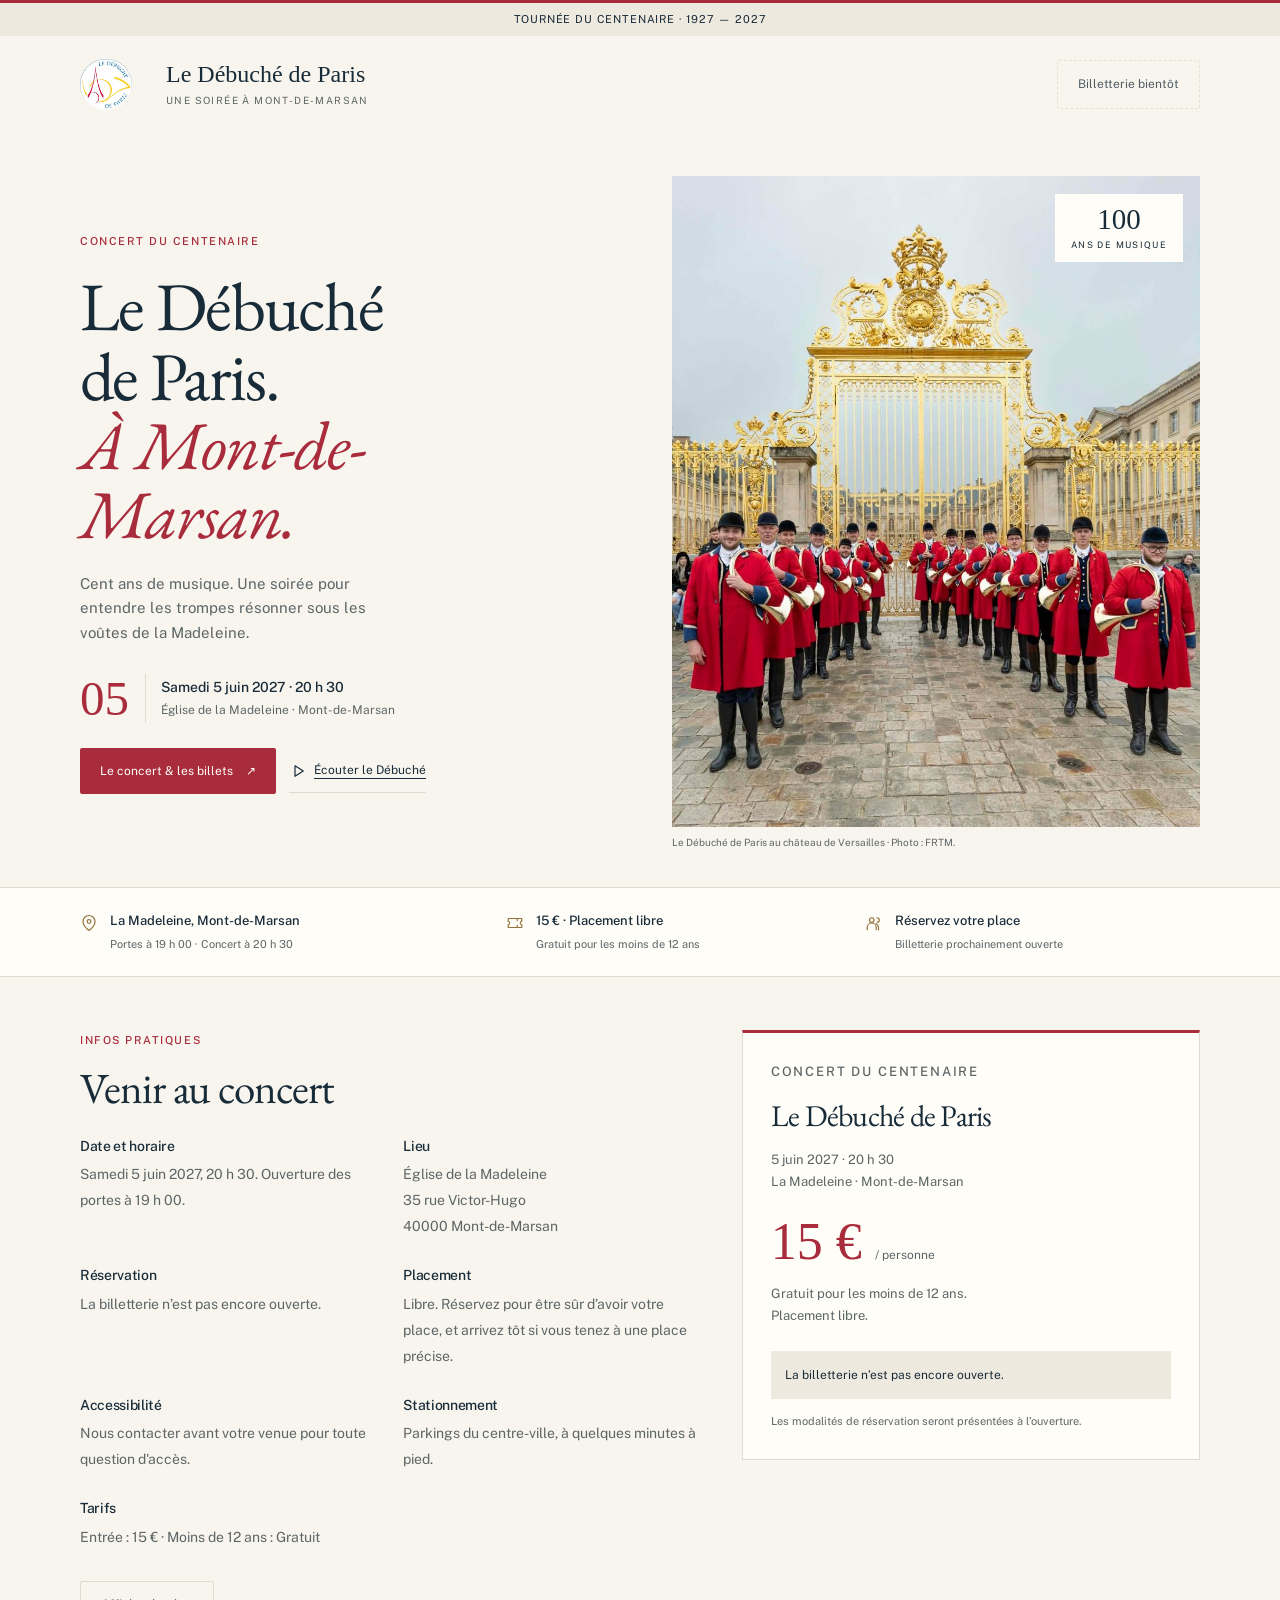
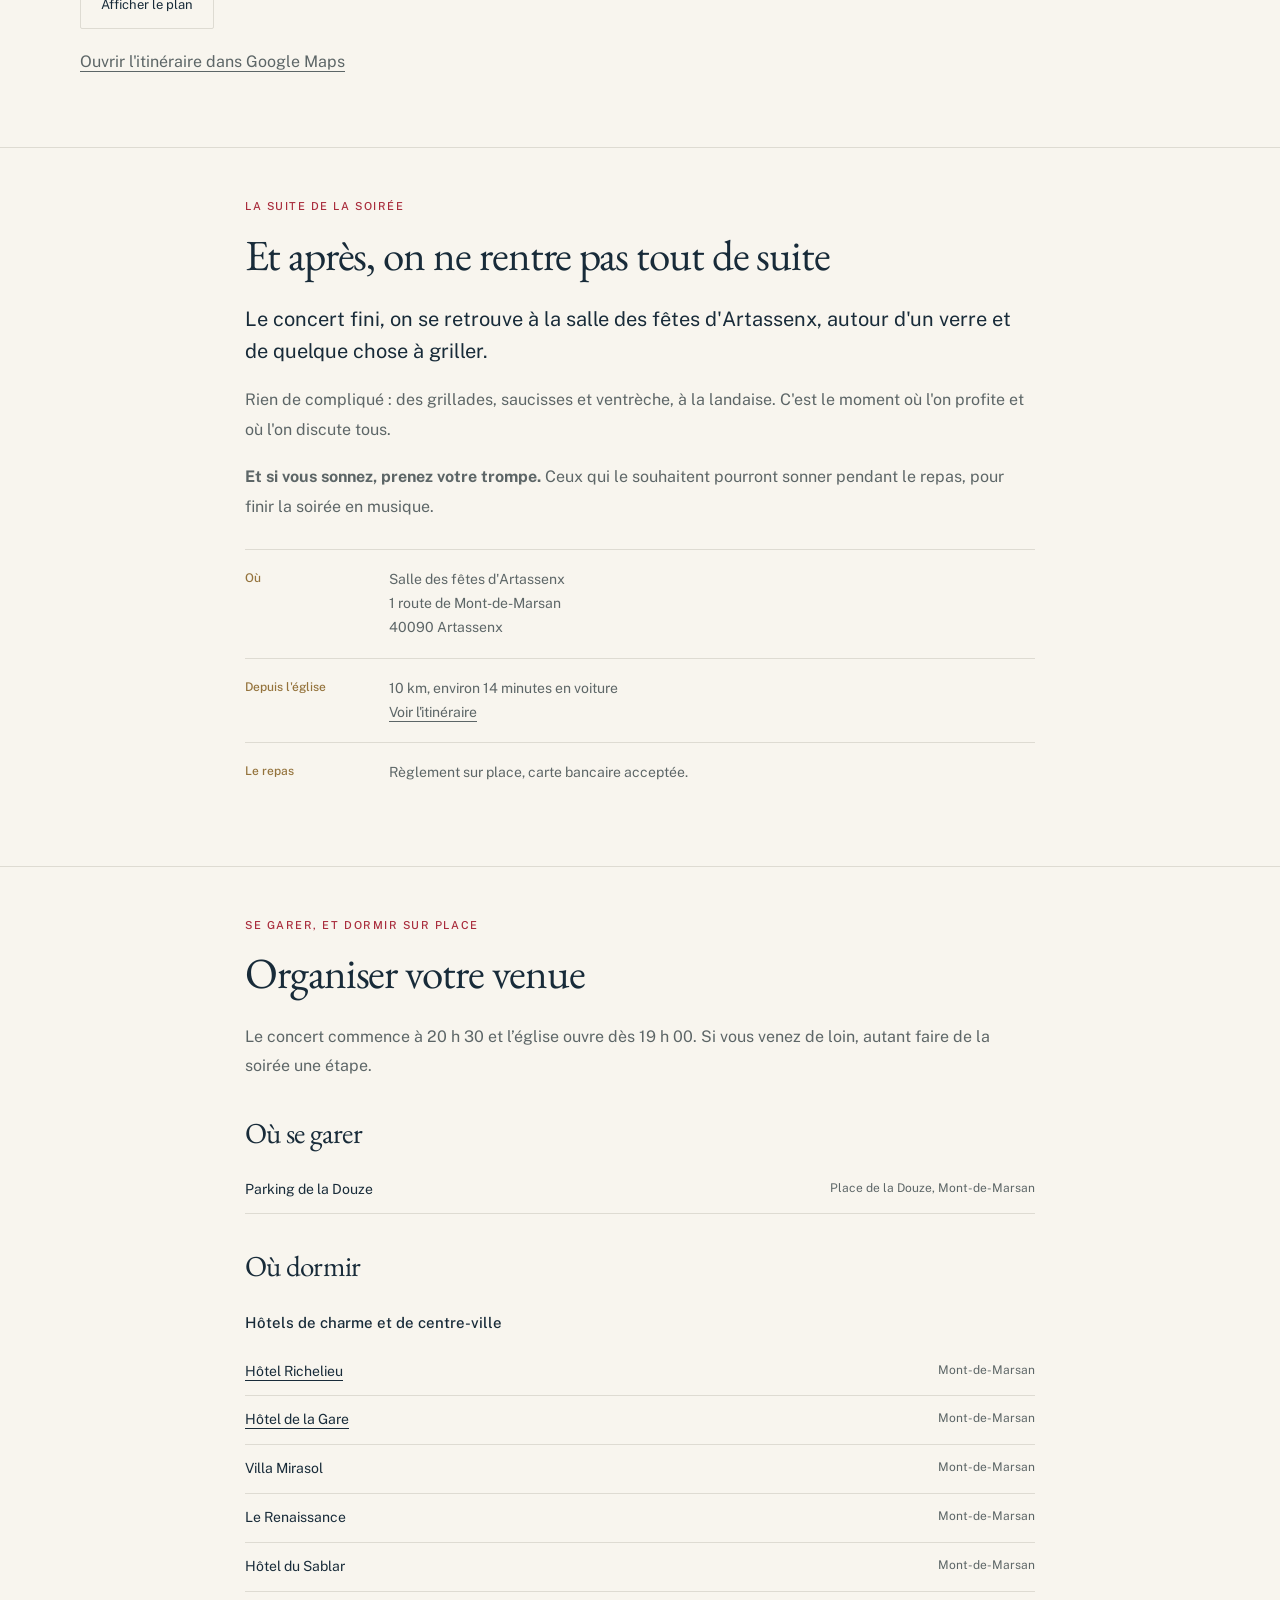
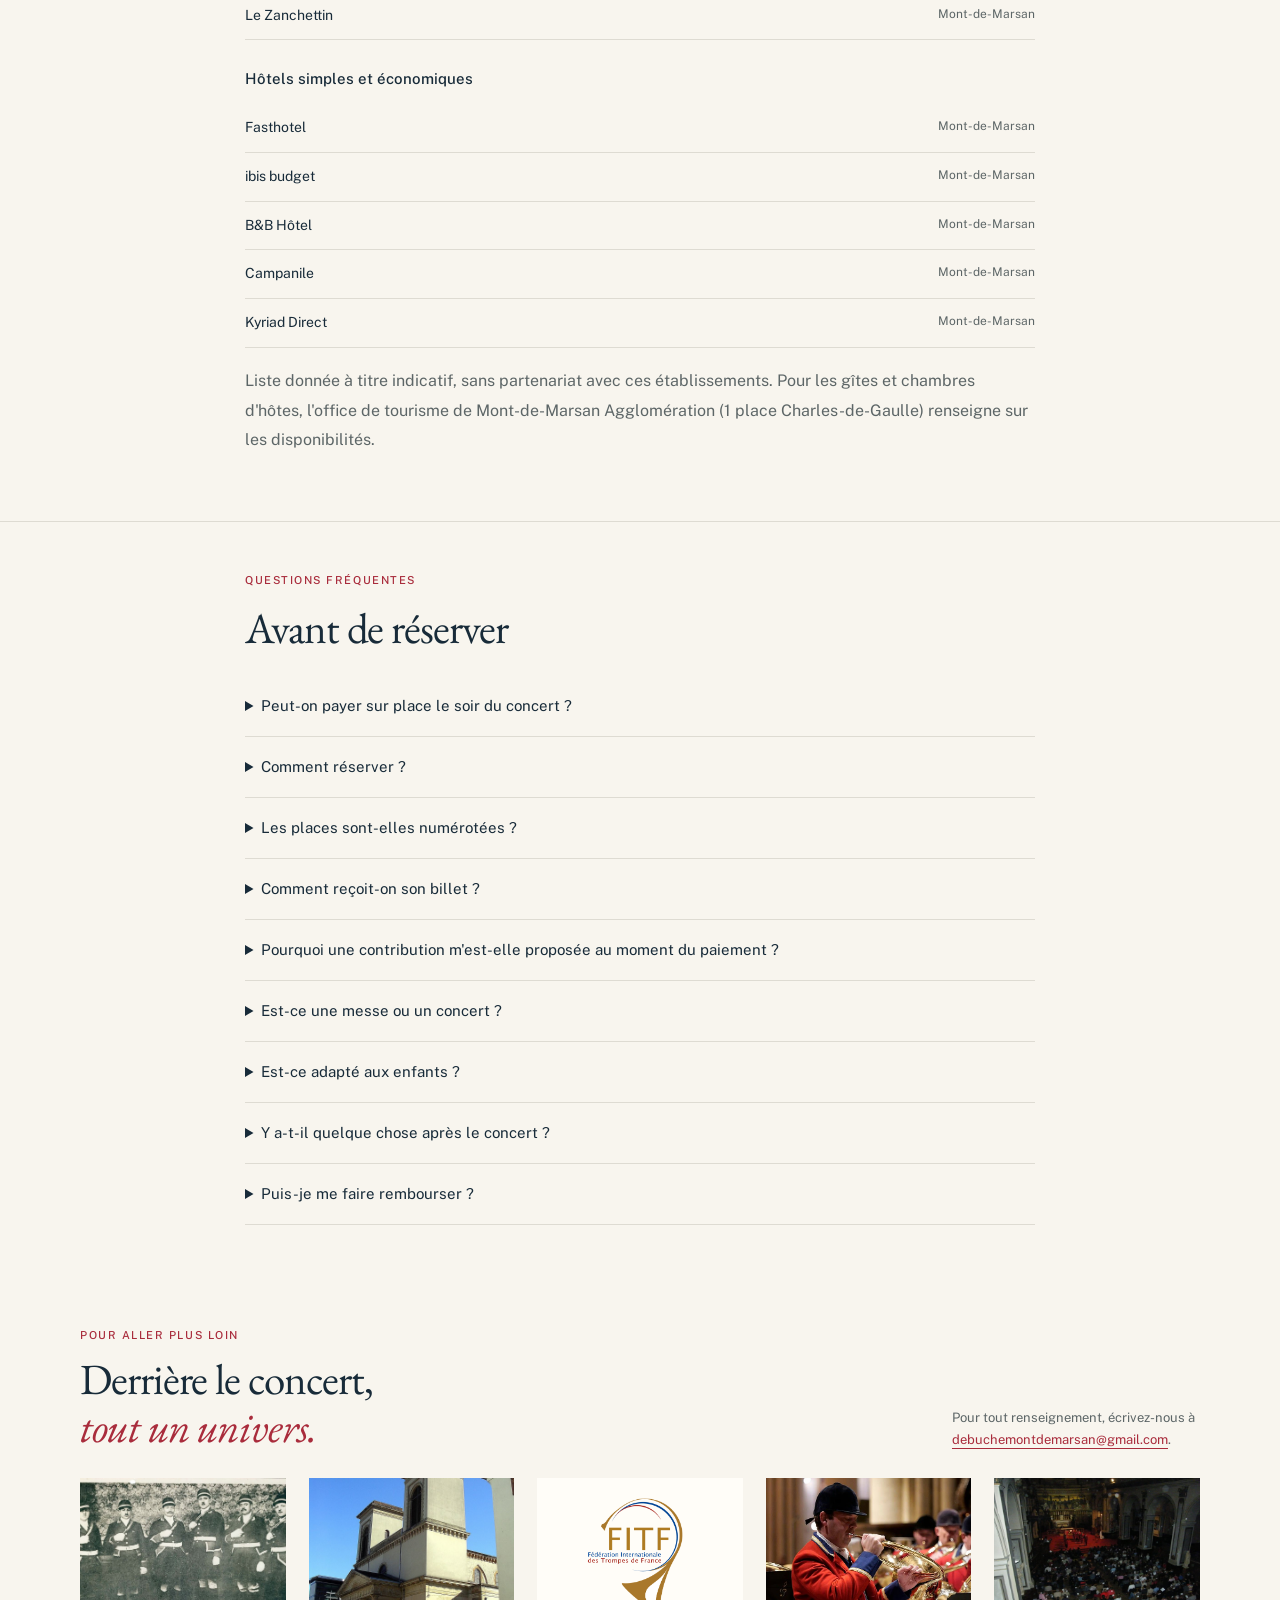
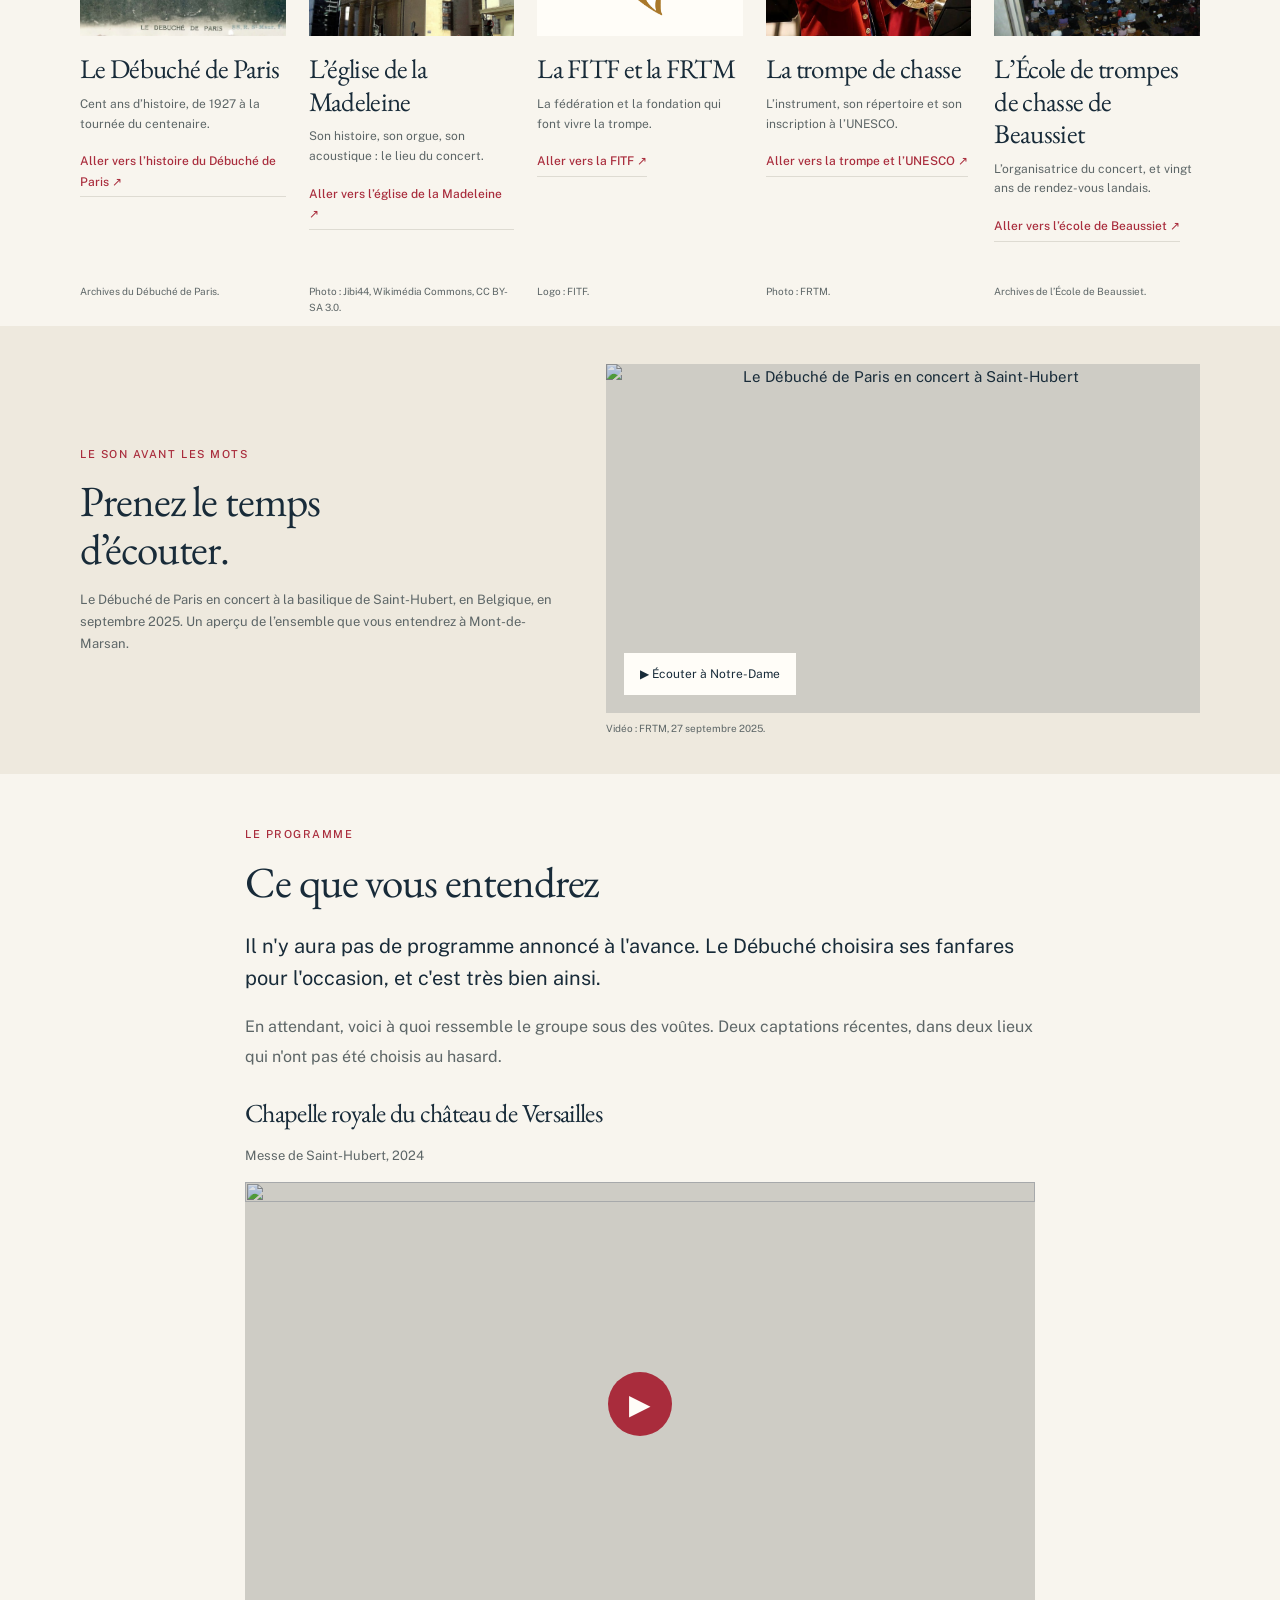
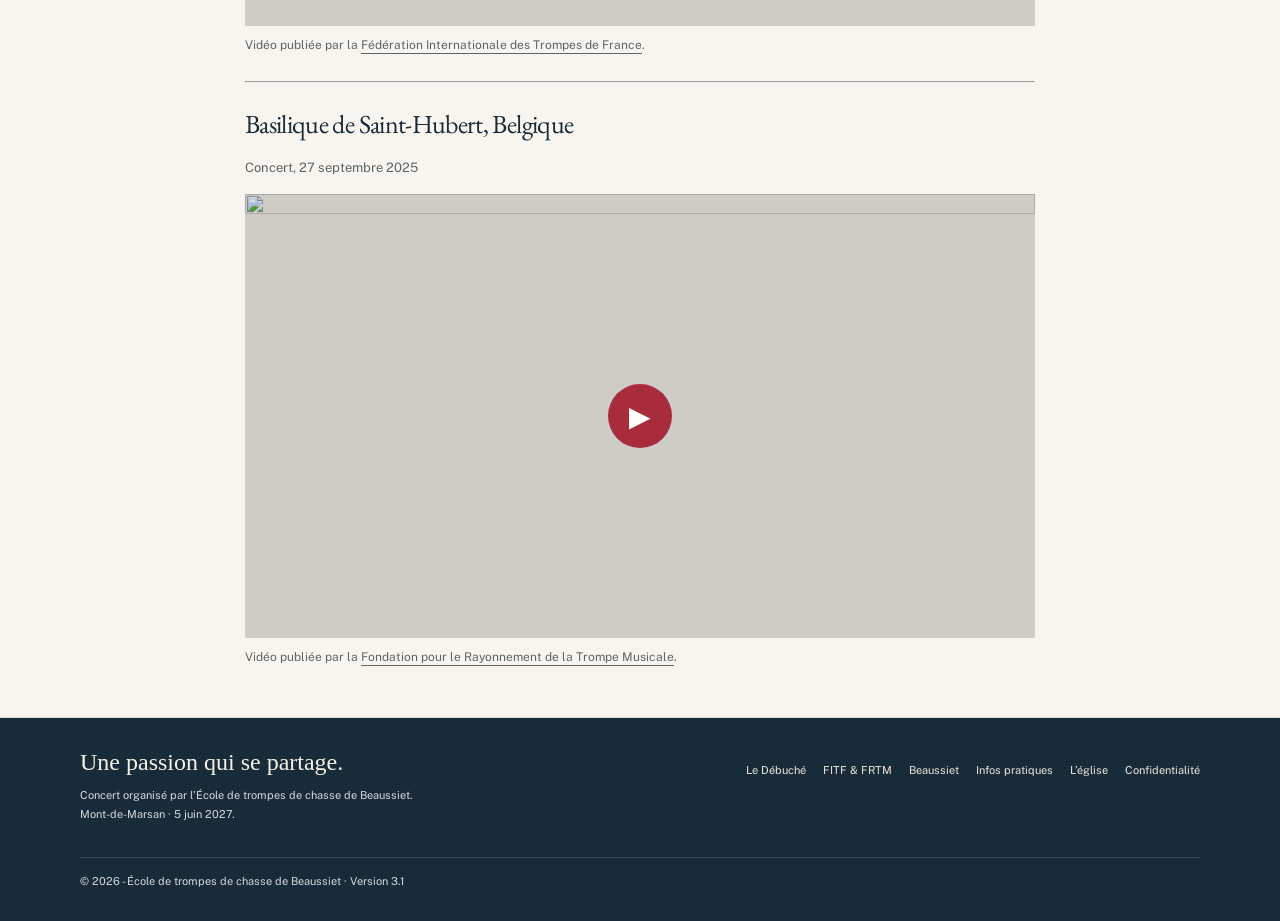
==== commit 584d9723: "Vidéo de Saint-Hubert à la place de Notre-Dame, nom officiel de l'école Co-Authored-By: Claude Opus " ====
--- a/index.html
+++ b/index.html
@@ -9,7 +9,7 @@
 <link rel="canonical" href="https://debuche-montdemarsan.fr/">
 <meta property="og:type" content="website">
 <meta property="og:locale" content="fr_FR">
-<meta property="og:site_name" content="École de trompe de Beaussiet">
+<meta property="og:site_name" content="École de trompes de chasse de Beaussiet">
 <meta property="og:title" content="Le Débuché de Paris à Mont-de-Marsan — Centenaire 1927–2027">
 <meta property="og:description" content="Concert du centenaire du Débuché de Paris le 5 juin 2027 à 20 h 30, à l’église de la Madeleine de Mont-de-Marsan. Histoire, extraits et informations pratiques.">
 <meta property="og:url" content="https://debuche-montdemarsan.fr/">
@@ -123,7 +123,7 @@
     </details>
     <details>
       <summary>Comment réserver&nbsp;?</summary>
-      <p data-booking-closed>La billetterie n’est pas encore ouverte. Les modalités seront indiquées ici à son ouverture.</p><p data-booking-open hidden>De deux façons, au choix. En ligne, par carte bancaire, sur notre billetterie&nbsp;: c'est immédiat et votre place est retenue tout de suite. Ou par chèque, à l'ordre de l'École de trompe de Beaussiet, envoyé à Francis Faget, 1048 route de Laglorieuse, 40090 Artassenx. Joignez vos nom, téléphone et adresse mail, ainsi que le nombre et le type de places souhaitées. Votre réservation est confirmée à réception.</p>
+      <p data-booking-closed>La billetterie n’est pas encore ouverte. Les modalités seront indiquées ici à son ouverture.</p><p data-booking-open hidden>De deux façons, au choix. En ligne, par carte bancaire, sur notre billetterie&nbsp;: c'est immédiat et votre place est retenue tout de suite. Ou par chèque, à l'ordre de l'École de trompes de chasse de Beaussiet, envoyé à Francis Faget, 1048 route de Laglorieuse, 40090 Artassenx. Joignez vos nom, téléphone et adresse mail, ainsi que le nombre et le type de places souhaitées. Votre réservation est confirmée à réception.</p>
     </details>
     <details>
       <summary>Les places sont-elles numérotées&nbsp;?</summary>
@@ -155,8 +155,8 @@
     </details>
   </div>
 </section></div>
- <div class="dp-section dp-container dp-plus" id="plus"><div class="dp-section-heading"><div><p class="dp-kicker">Pour aller plus loin</p><h2>Derrière le concert,<br><em>tout un univers.</em></h2></div><p>Pour tout renseignement, écrivez-nous à <a data-mail="ZGVidWNoZW1vbnRkZW1hcnNhbkBnbWFpbC5jb20=">notre adresse de contact</a>.</p></div><div class="dp-discover"><article><a href="/le-debuche-de-paris/"><img src="/debuche-1927.jpg" loading="lazy" decoding="async" alt="Les premiers sonneurs du Débuché de Paris sur une photographie d’archives" width="1100" height="710"><h3>Le Débuché de Paris</h3><p>Cent ans d’histoire, de 1927 à la tournée du centenaire.</p><span class="dp-card-link">Aller vers l’histoire du Débuché de Paris <span aria-hidden="true">↗</span></span></a><p class="dp-credit">Archives du Débuché de Paris.</p></article><article><a href="/eglise/"><img src="/eglise-facade.jpg" loading="lazy" decoding="async" alt="La façade de l’église de la Madeleine" width="900" height="1200"><h3>L’église de la Madeleine</h3><p>Son histoire, son orgue, son acoustique : le lieu du concert.</p><span class="dp-card-link">Aller vers l’église de la Madeleine <span aria-hidden="true">↗</span></span></a><p class="dp-credit">Photo : Jibi44, Wikimédia Commons, CC BY-SA 3.0.</p></article><article><a href="/la-trompe/#fitf"><img src="/logo-fitf.png" loading="lazy" decoding="async" alt="Logo de la Fédération Internationale des Trompes de France" width="359" height="400"><h3>La FITF et la FRTM</h3><p>La fédération et la fondation qui font vivre la trompe.</p><span class="dp-card-link">Aller vers la FITF <span aria-hidden="true">↗</span></span></a><p class="dp-credit">Logo : FITF.</p></article><article><a href="/la-trompe/"><img src="/debuche-sonneur.jpg" loading="lazy" decoding="async" alt="Un sonneur en habit rouge, sa trompe à l’épaule" width="640" height="853"><h3>La trompe de chasse</h3><p>L’instrument, son répertoire et son inscription à l’UNESCO.</p><span class="dp-card-link">Aller vers la trompe et l’UNESCO <span aria-hidden="true">↗</span></span></a><p class="dp-credit">Photo : FRTM.</p></article><article><a href="/ecole-de-beaussiet/"><img src="/ecole-2009-madeleine.jpg" loading="lazy" decoding="async" alt="La nef de la Madeleine remplie lors du concert organisé en 2009" width="1200" height="900"><h3>L’École de trompe de chasse de Beaussiet</h3><p>L’organisatrice du concert, et vingt ans de rendez-vous landais.</p><span class="dp-card-link">Aller vers l’école de Beaussiet <span aria-hidden="true">↗</span></span></a><p class="dp-credit">Archives de l’École de Beaussiet.</p></article></div></div>
- <section class="dp-listen dp-container" id="dp-home-listen"><div><p class="dp-kicker">Le son avant les mots</p><h2>Prenez le temps<br>d’écouter.</h2><p>Le Débuché de Paris à Notre-Dame, en novembre 2025. Un aperçu de l’ensemble que vous entendrez à Mont-de-Marsan.</p></div><div><div class="dp-video"><button type="button" class="video-lancer" data-video="ajK1EJD9ygs" aria-label="Lire la captation KTO du Débuché de Paris à Notre-Dame"><img src="/debuche-notre-dame.jpg" alt="Le Débuché de Paris à Notre-Dame" width="640" height="427" loading="lazy"><span class="video-play" aria-hidden="true"></span></button></div><figcaption>Photographie : FRTM · Captation vidéo : KTO, 22 novembre 2025.</figcaption></div></section>
+ <div class="dp-section dp-container dp-plus" id="plus"><div class="dp-section-heading"><div><p class="dp-kicker">Pour aller plus loin</p><h2>Derrière le concert,<br><em>tout un univers.</em></h2></div><p>Pour tout renseignement, écrivez-nous à <a data-mail="ZGVidWNoZW1vbnRkZW1hcnNhbkBnbWFpbC5jb20=">notre adresse de contact</a>.</p></div><div class="dp-discover"><article><a href="/le-debuche-de-paris/"><img src="/debuche-1927.jpg" loading="lazy" decoding="async" alt="Les premiers sonneurs du Débuché de Paris sur une photographie d’archives" width="1100" height="710"><h3>Le Débuché de Paris</h3><p>Cent ans d’histoire, de 1927 à la tournée du centenaire.</p><span class="dp-card-link">Aller vers l’histoire du Débuché de Paris <span aria-hidden="true">↗</span></span></a><p class="dp-credit">Archives du Débuché de Paris.</p></article><article><a href="/eglise/"><img src="/eglise-facade.jpg" loading="lazy" decoding="async" alt="La façade de l’église de la Madeleine" width="900" height="1200"><h3>L’église de la Madeleine</h3><p>Son histoire, son orgue, son acoustique : le lieu du concert.</p><span class="dp-card-link">Aller vers l’église de la Madeleine <span aria-hidden="true">↗</span></span></a><p class="dp-credit">Photo : Jibi44, Wikimédia Commons, CC BY-SA 3.0.</p></article><article><a href="/la-trompe/#fitf"><img src="/logo-fitf.png" loading="lazy" decoding="async" alt="Logo de la Fédération Internationale des Trompes de France" width="359" height="400"><h3>La FITF et la FRTM</h3><p>La fédération et la fondation qui font vivre la trompe.</p><span class="dp-card-link">Aller vers la FITF <span aria-hidden="true">↗</span></span></a><p class="dp-credit">Logo : FITF.</p></article><article><a href="/la-trompe/"><img src="/debuche-sonneur.jpg" loading="lazy" decoding="async" alt="Un sonneur en habit rouge, sa trompe à l’épaule" width="640" height="853"><h3>La trompe de chasse</h3><p>L’instrument, son répertoire et son inscription à l’UNESCO.</p><span class="dp-card-link">Aller vers la trompe et l’UNESCO <span aria-hidden="true">↗</span></span></a><p class="dp-credit">Photo : FRTM.</p></article><article><a href="/ecole-de-beaussiet/"><img src="/ecole-2009-madeleine.jpg" loading="lazy" decoding="async" alt="La nef de la Madeleine remplie lors du concert organisé en 2009" width="1200" height="900"><h3>L’École de trompes de chasse de Beaussiet</h3><p>L’organisatrice du concert, et vingt ans de rendez-vous landais.</p><span class="dp-card-link">Aller vers l’école de Beaussiet <span aria-hidden="true">↗</span></span></a><p class="dp-credit">Archives de l’École de Beaussiet.</p></article></div></div>
+ <section class="dp-listen dp-container" id="dp-home-listen"><div><p class="dp-kicker">Le son avant les mots</p><h2>Prenez le temps<br>d’écouter.</h2><p>Le Débuché de Paris en concert à la basilique de Saint-Hubert, en Belgique, en septembre 2025. Un aperçu de l’ensemble que vous entendrez à Mont-de-Marsan.</p></div><div><div class="dp-video"><button type="button" class="video-lancer" data-video="1TqkohjVr4c" aria-label="Lire le concert du Débuché de Paris à Saint-Hubert"><img src="https://i.ytimg.com/vi/1TqkohjVr4c/maxresdefault.jpg" alt="Le Débuché de Paris en concert à Saint-Hubert" width="1280" height="720" loading="lazy"><span class="video-play" aria-hidden="true"></span></button></div><figcaption>Vidéo : FRTM, 27 septembre 2025.</figcaption></div></section>
  <div class="dp-programme-details"><div class="dp-article"><section id="programme">
   <div class="shell narrow">
     <p class="eyebrow">Le programme</p>
@@ -180,18 +180,18 @@
     <hr class="sep">
 
     <figure class="video">
-      <h3 class="video-titre">Cathédrale Notre-Dame de Paris</h3>
-      <p class="video-sous">Messe de la Saint-Hubert, 22 novembre 2025</p>
-      <button type="button" class="video-lancer" data-video="ajK1EJD9ygs"
-              aria-label="Lire la retransmission de la messe de la Saint-Hubert à Notre-Dame de Paris">
-        <img src="https://i.ytimg.com/vi/ajK1EJD9ygs/maxresdefault.jpg" alt="" loading="lazy" width="1280" height="720">
+      <h3 class="video-titre">Basilique de Saint-Hubert, Belgique</h3>
+      <p class="video-sous">Concert, 27 septembre 2025</p>
+      <button type="button" class="video-lancer" data-video="1TqkohjVr4c"
+              aria-label="Lire le concert du Débuché de Paris à Saint-Hubert">
+        <img src="https://i.ytimg.com/vi/1TqkohjVr4c/maxresdefault.jpg" alt="" loading="lazy" width="1280" height="720">
         <span class="video-play" aria-hidden="true"></span>
       </button>
-      <figcaption>Retransmission intégrale par KTO. Le Débuché de Paris y assure toute la partie musicale aux côtés de la Maîtrise de Notre-Dame. La tradition de la Saint-Hubert dans la cathédrale, interrompue par l'incendie de 2019, renaissait ce soir-là.</figcaption>
+      <figcaption>Vidéo publiée par la <a href="https://www.frtm.fr/la-frtm" target="_blank" rel="noopener">Fondation pour le Rayonnement de la Trompe Musicale</a>.</figcaption>
     </figure>
 
   </div>
 </section></div></div>
-<section id="partenaires" class="dp-section dp-container" hidden><p class="dp-kicker">Ils soutiennent le centenaire</p><h2>Partenaires</h2><ul class="partners" id="i-partenaires"></ul></section></main><footer class="dp-footer dp-container"><div><div class="dp-footer-name">Une passion qui se partage.</div><p>Concert organisé par l’École de trompe de Beaussiet.<br>Mont-de-Marsan · 5 juin 2027.</p></div><div class="dp-footer-links"><a href="/le-debuche-de-paris/" class="">Le Débuché</a><a href="/la-trompe/#fitf" class="">FITF & FRTM</a><a href="/ecole-de-beaussiet/" class="">Beaussiet</a><a href="/#infos" class="">Infos pratiques</a><a href="/eglise/">L’église</a><a href="/confidentialite/">Confidentialité</a></div><p class="dp-legal">© 2026 - École de trompe de chasse de Beaussiet · <span data-version></span></p></footer>
+<section id="partenaires" class="dp-section dp-container" hidden><p class="dp-kicker">Ils soutiennent le centenaire</p><h2>Partenaires</h2><ul class="partners" id="i-partenaires"></ul></section></main><footer class="dp-footer dp-container"><div><div class="dp-footer-name">Une passion qui se partage.</div><p>Concert organisé par l’École de trompes de chasse de Beaussiet.<br>Mont-de-Marsan · 5 juin 2027.</p></div><div class="dp-footer-links"><a href="/le-debuche-de-paris/" class="">Le Débuché</a><a href="/la-trompe/#fitf" class="">FITF & FRTM</a><a href="/ecole-de-beaussiet/" class="">Beaussiet</a><a href="/#infos" class="">Infos pratiques</a><a href="/eglise/">L’église</a><a href="/confidentialite/">Confidentialité</a></div><p class="dp-legal">© 2026 - École de trompes de chasse de Beaussiet · <span data-version></span></p></footer>
 <dialog id="photo-dialog" aria-label="Photo agrandie"><button type="button" data-close-photo>Fermer ×</button><img alt=""></dialog>
 </body></html>
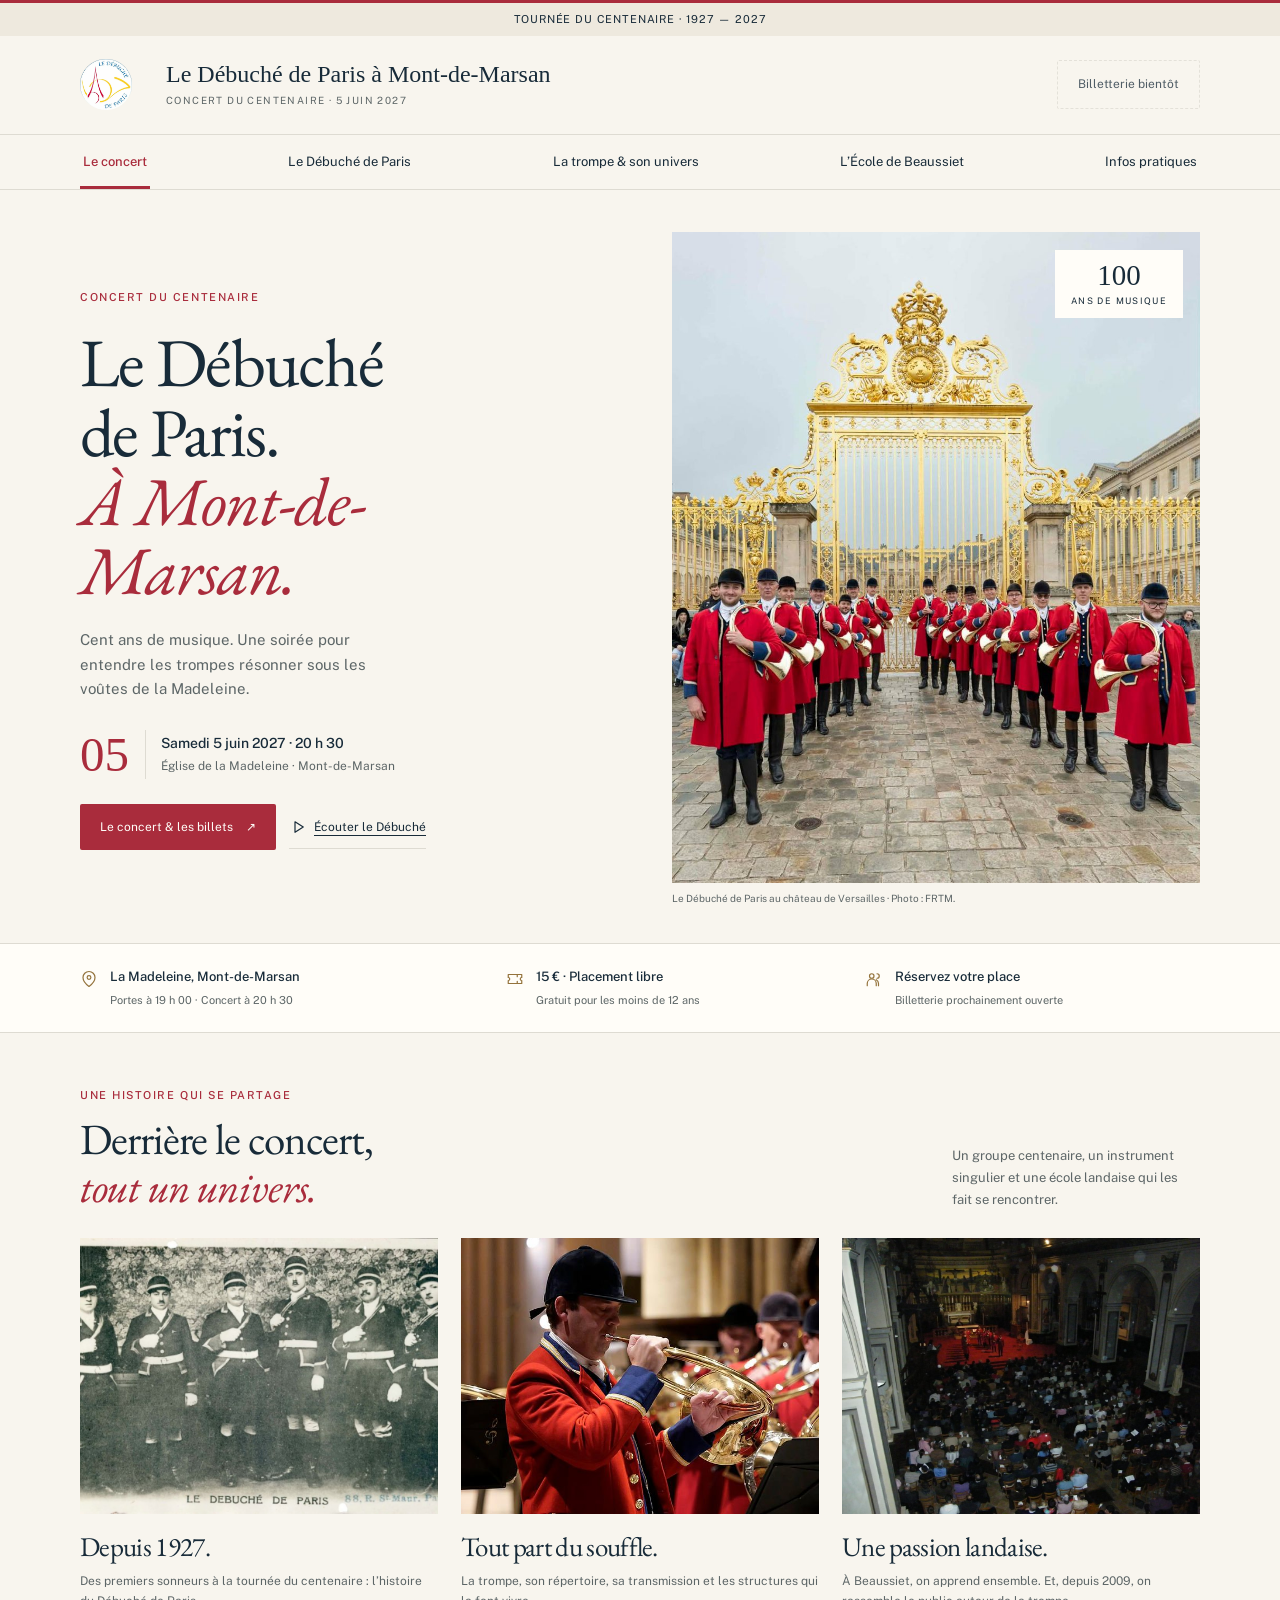
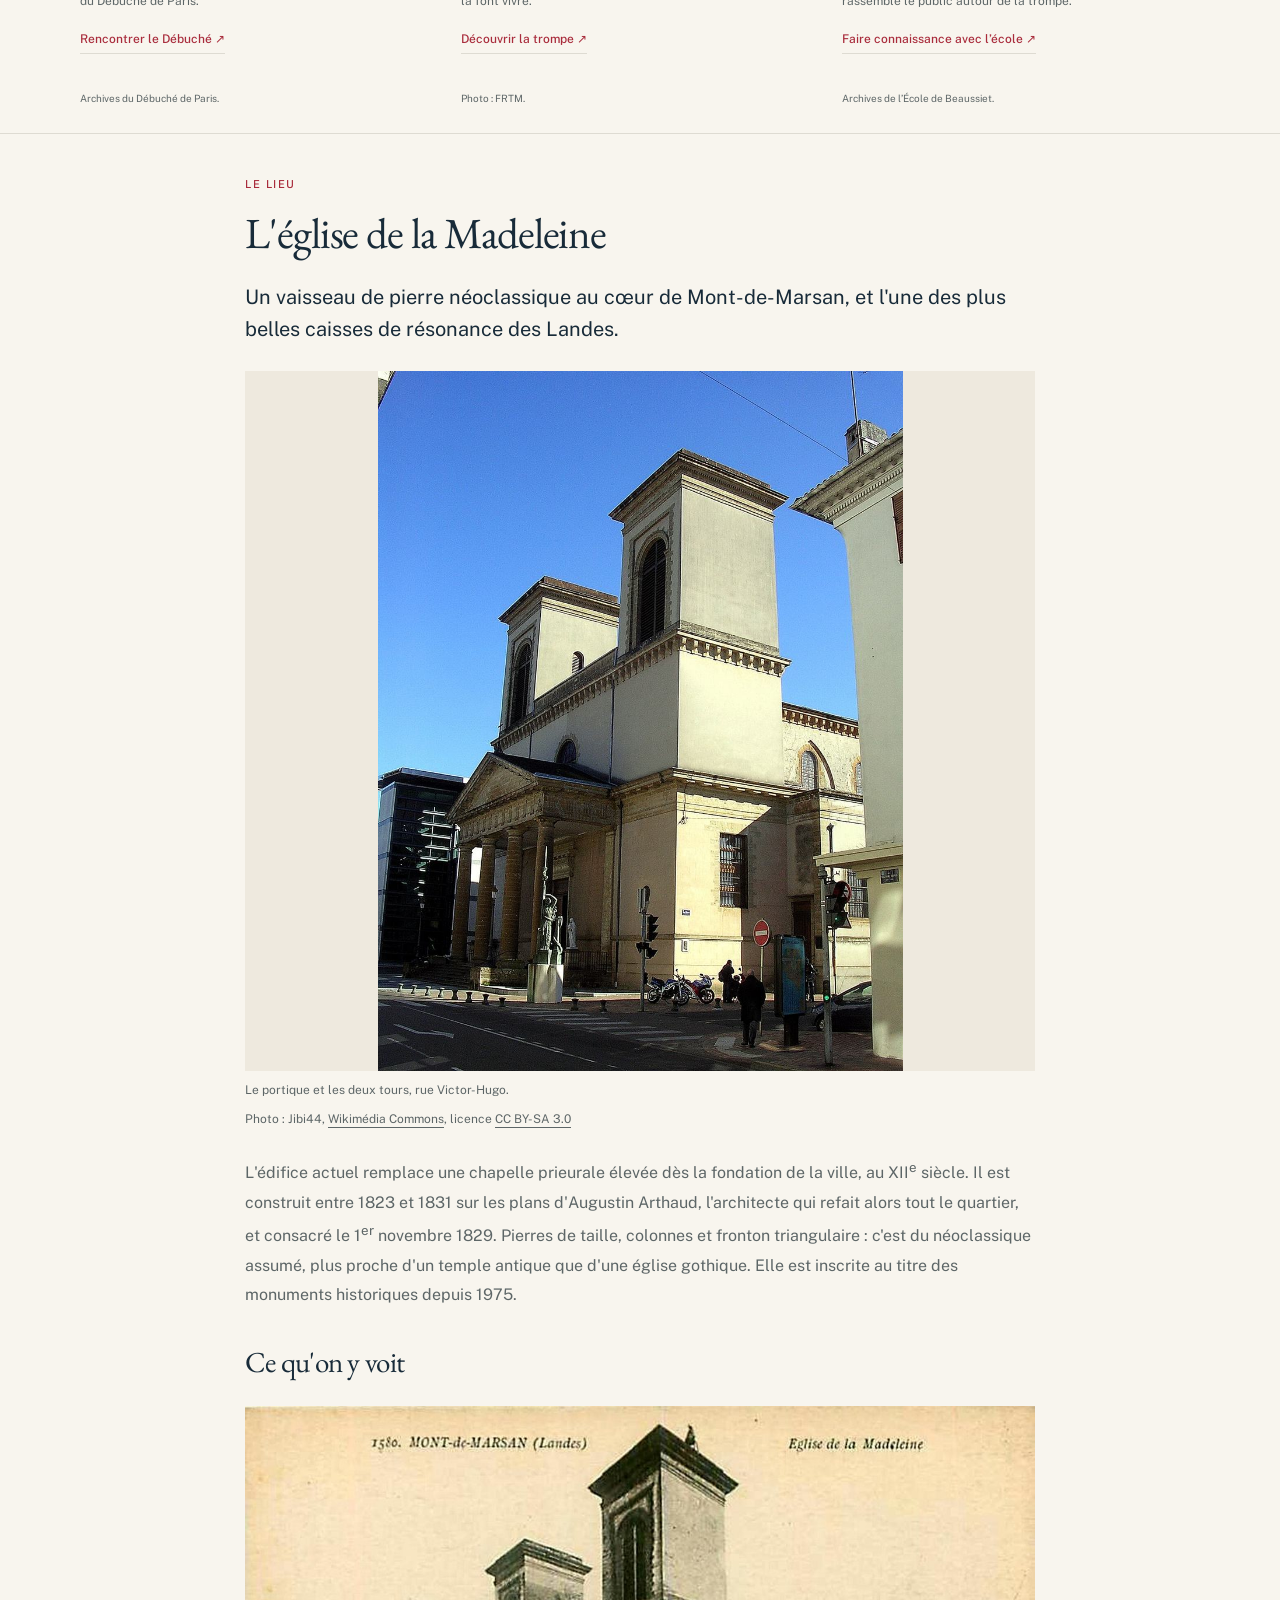
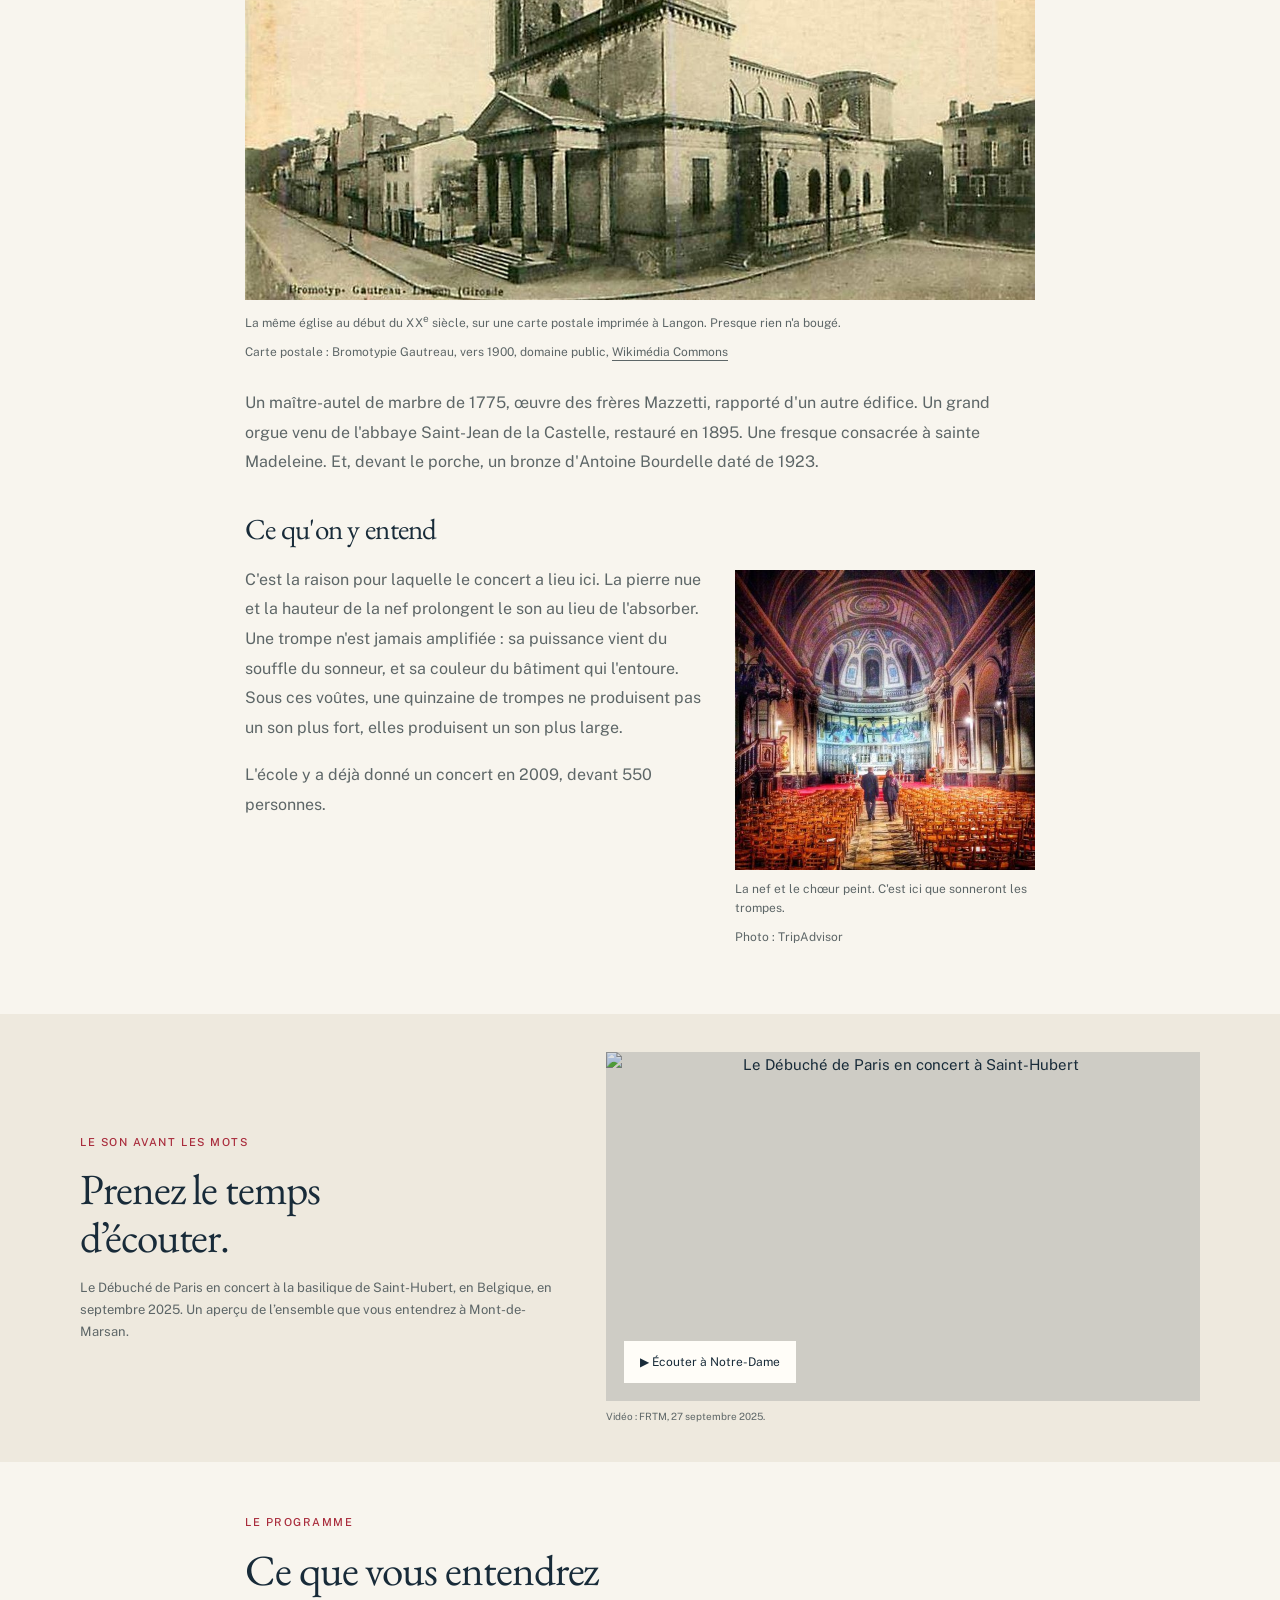
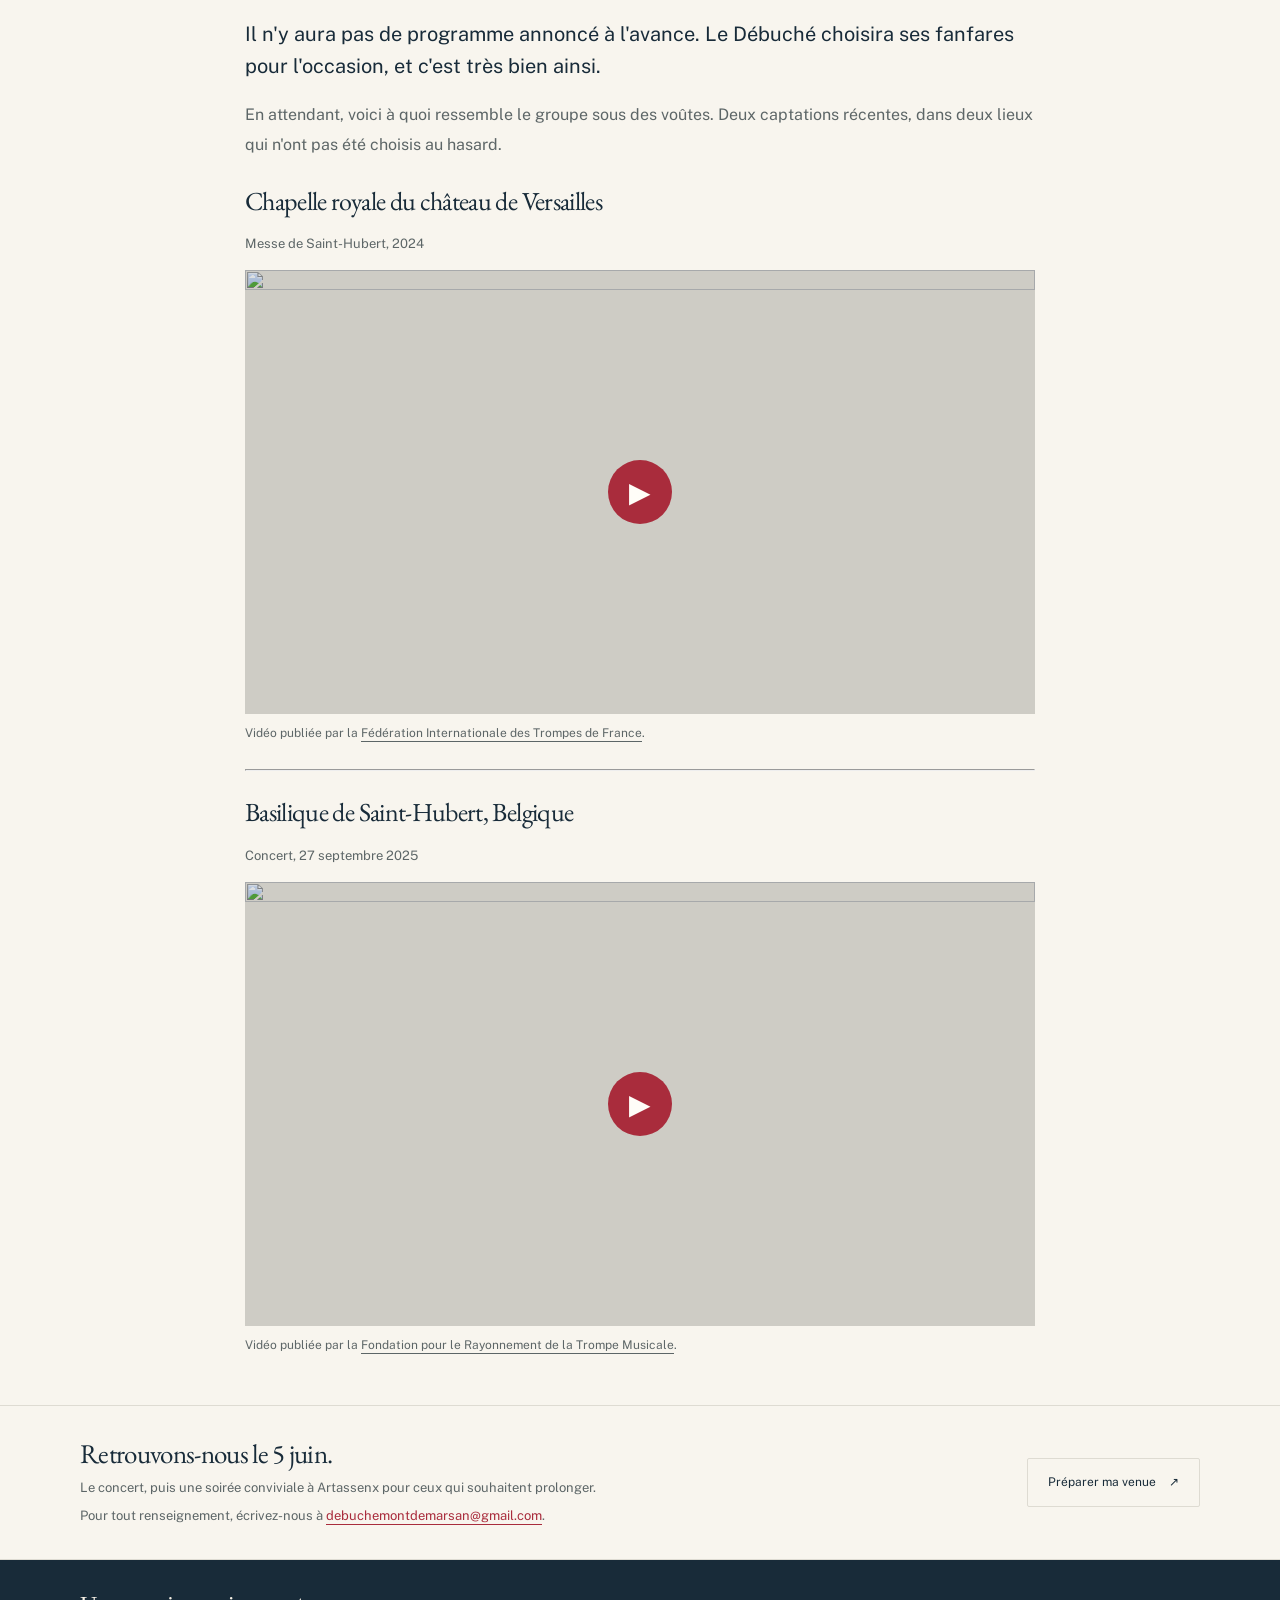
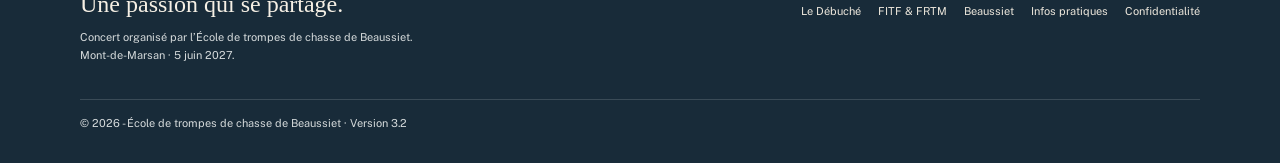
==== commit 7254a3bf: "Retour à la version à onglets, titre « à Mont-de-Marsan » dans la barre du haut Co-Authored-By: Clau" ====
--- a/index.html
+++ b/index.html
@@ -25,137 +25,46 @@
 <a href="#contenu" class="skip-link">Aller au contenu</a>
 <div class="dp-topline">TOURNÉE DU CENTENAIRE · 1927 — 2027</div>
 <header id="haut">
- <div class="dp-masthead dp-container"><a href="/" class="dp-brand " aria-label="Accueil du concert"><img class="dp-logo" src="/logo-debuche.png" alt="" width="52" height="52"><span class="dp-name">Le Débuché de Paris<small>Une soirée à Mont-de-Marsan</small></span></a><a href="#billetterie" class="dp-action dp-header-ticket " data-booking data-open-label="Réserver ma place">Billetterie · bientôt <span aria-hidden="true">↗</span></a></div>
+ <div class="dp-masthead dp-container"><a href="/" class="dp-brand " aria-label="Accueil du concert"><img class="dp-logo" src="/logo-debuche.png" alt="" width="52" height="52"><span class="dp-name">Le Débuché de Paris à Mont-de-Marsan<small>Concert du centenaire · 5 juin 2027</small></span></a><a href="/infos-pratiques/#billetterie" class="dp-action dp-header-ticket " data-booking data-open-label="Réserver ma place">Billetterie · bientôt <span aria-hidden="true">↗</span></a></div>
+ <nav class="dp-nav dp-container" aria-label="Rubriques du site"><a href="/" aria-current="page" class="">Le concert</a><a href="/le-debuche-de-paris/" class="">Le Débuché de Paris</a><a href="/la-trompe/" class="">La trompe & son univers</a><a href="/ecole-de-beaussiet/" class="">L’École de Beaussiet</a><a href="/infos-pratiques/" class="">Infos pratiques</a></nav>
 </header><main id="contenu">
- <div class="dp-hero dp-container"><div class="dp-hero-copy"><p class="dp-kicker">Concert du centenaire</p><h1>Le Débuché<br>de Paris.<br><em>À Mont-de-<br>Marsan.</em></h1><p class="dp-intro">Cent ans de musique. Une soirée pour entendre les trompes résonner sous les voûtes de la Madeleine.</p><div class="dp-datestamp"><span class="dp-day">05</span><div><strong>Samedi 5 juin 2027 · <span data-info="heure">20 h 30</span></strong><small>Église de la Madeleine · Mont-de-Marsan</small></div></div><div class="dp-hero-actions"><a href="#billetterie" class="dp-action ">Le concert & les billets <span aria-hidden="true">↗</span></a><a href="#dp-home-listen" class="dp-text-action "><svg aria-hidden="true" width="18" height="18" viewBox="0 0 24 24" fill="none" stroke="currentColor" stroke-width="1.6" stroke-linecap="round" stroke-linejoin="round"><path d="m8 5 11 7-11 7V5Z"/></svg> Écouter le Débuché</a></div></div><figure class="dp-photo"><img src="/debuche-versailles-grille.jpg" loading="eager" fetchpriority="high" width="1000" height="1250" decoding="async" alt="Les sonneurs du Débuché de Paris en habit rouge devant la grille dorée du château de Versailles"><span class="dp-photo-seal">100<small>ans de musique</small></span><figcaption>Le Débuché de Paris au château de Versailles · Photo : FRTM.</figcaption></figure></div>
+ <div class="dp-hero dp-container"><div class="dp-hero-copy"><p class="dp-kicker">Concert du centenaire</p><h1>Le Débuché<br>de Paris.<br><em>À Mont-de-<br>Marsan.</em></h1><p class="dp-intro">Cent ans de musique. Une soirée pour entendre les trompes résonner sous les voûtes de la Madeleine.</p><div class="dp-datestamp"><span class="dp-day">05</span><div><strong>Samedi 5 juin 2027 · <span data-info="heure">20 h 30</span></strong><small>Église de la Madeleine · Mont-de-Marsan</small></div></div><div class="dp-hero-actions"><a href="/infos-pratiques/#billetterie" class="dp-action ">Le concert & les billets <span aria-hidden="true">↗</span></a><a href="#dp-home-listen" class="dp-text-action "><svg aria-hidden="true" width="18" height="18" viewBox="0 0 24 24" fill="none" stroke="currentColor" stroke-width="1.6" stroke-linecap="round" stroke-linejoin="round"><path d="m8 5 11 7-11 7V5Z"/></svg> Écouter le Débuché</a></div></div><figure class="dp-photo"><img src="/debuche-versailles-grille.jpg" loading="eager" fetchpriority="high" width="1000" height="1250" decoding="async" alt="Les sonneurs du Débuché de Paris en habit rouge devant la grille dorée du château de Versailles"><span class="dp-photo-seal">100<small>ans de musique</small></span><figcaption>Le Débuché de Paris au château de Versailles · Photo : FRTM.</figcaption></figure></div>
  <div class="dp-essential dp-container"><div><svg aria-hidden="true" width="18" height="18" viewBox="0 0 24 24" fill="none" stroke="currentColor" stroke-width="1.6" stroke-linecap="round" stroke-linejoin="round"><path d="M20 10c0 6-8 12-8 12S4 16 4 10a8 8 0 1 1 16 0Z"/><circle cx="12" cy="10" r="2.5"/></svg><span><strong>La Madeleine, Mont-de-Marsan</strong><small>Portes à <span data-info="portes">19 h</span> · Concert à <span data-info="heure">20 h 30</span></small></span></div><div><svg aria-hidden="true" width="18" height="18" viewBox="0 0 24 24" fill="none" stroke="currentColor" stroke-width="1.6" stroke-linecap="round" stroke-linejoin="round"><path d="M3 6h18v4a2 2 0 0 0 0 4v4H3v-4a2 2 0 0 0 0-4V6Z"/><path d="M15 6v3m0 6v3"/></svg><span><strong><span data-info="tarif">15 €</span> · Placement libre</strong><small><span data-info="tarif-second">Gratuit pour les moins de 12 ans</span></small></span></div><div><svg aria-hidden="true" width="18" height="18" viewBox="0 0 24 24" fill="none" stroke="currentColor" stroke-width="1.6" stroke-linecap="round" stroke-linejoin="round"><circle cx="9" cy="8" r="3"/><path d="M3 21v-3a6 6 0 0 1 12 0v3m3 0v-3a6 6 0 0 0-3-5m1-8a3 3 0 0 1 0 6"/></svg><span><strong>Réservez votre place</strong><small data-booking-closed>Billetterie prochainement ouverte</small><small data-booking-open hidden>La réservation garantit votre place</small></span></div></div>
-<div class="dp-info-layout dp-section dp-container"><div class="dp-article dp-info-inline"><section id="infos">
-  <div class="shell">
-    <p class="eyebrow">Infos pratiques</p>
-    <h2>Venir au concert</h2>
-    <div class="infos">
-      <div>
-        <h3>Date et horaire</h3>
-        <p id="i-horaire">Samedi 5 juin 2027.<br>Horaire à confirmer.</p>
-      </div>
-      <div>
-        <h3>Lieu</h3>
-        <p>Église de la Madeleine<br>35 rue Victor-Hugo<br>40000 Mont-de-Marsan</p>
-      </div>
-      <div>
-        <h3>Réservation</h3>
-        <p data-booking-closed>La billetterie n’est pas encore ouverte.</p><p data-booking-open hidden>À l’avance, en ligne ou par chèque.<br>Seule la réservation garantit votre place.</p>
-      </div>
-      <div>
-        <h3>Placement</h3>
-        <p>Libre. Réservez pour être sûr d’avoir votre place, et arrivez tôt si vous tenez à une place précise.</p>
-      </div>
-      <div>
-        <h3>Accessibilité</h3>
-        <p id="i-accessibilite">Nous contacter avant votre venue pour toute question d'accès.</p>
-      </div>
-      <div>
-        <h3>Stationnement</h3>
-        <p id="i-stationnement">Parkings du centre-ville, à quelques minutes à pied.</p>
-      </div>
-      <div id="i-bloc-tarifs" hidden>
-        <h3>Tarifs</h3>
-        <p id="i-tarifs"></p>
-      </div>
-    </div>
-    <div class="plan" id="plan">
-      <button type="button" class="cta ghost" id="voir-plan">Afficher le plan</button>
-      <p class="plan-note"><a href="https://www.google.com/maps/search/?api=1&amp;query=%C3%89glise%20de%20la%20Madeleine%2C%2035%20rue%20Victor-Hugo%2C%2040000%20Mont-de-Marsan" target="_blank" rel="noopener">Ouvrir l'itinéraire dans Google Maps</a></p>
-    </div>
-  </div>
-</section></div><section class="dp-ticket" id="billetterie"><p class="dp-kicker">Concert du centenaire</p><h3>Le Débuché de Paris</h3><p>5 juin 2027 · <span data-info="heure">20 h 30</span><br>La Madeleine · Mont-de-Marsan</p><div class="dp-price"><span data-info="tarif">15 €</span> <small>/ personne</small></div>
-<p><span data-info="tarif-second">Gratuit pour les moins de 12 ans</span>.<br>Placement libre.</p><div class="dp-status" role="status" data-booking-closed>La billetterie n’est pas encore ouverte.</div><a class="dp-action" href="/reserver/" data-booking-open hidden>Réserver ma place ↗</a><p class="dp-small" data-booking-closed>Les modalités de réservation seront présentées à l’ouverture.</p></section></div><div class="dp-article"><section id="apres">
+ <div class="dp-section dp-container"><div class="dp-section-heading"><div><p class="dp-kicker">Une histoire qui se partage</p><h2>Derrière le concert,<br><em>tout un univers.</em></h2></div><p>Un groupe centenaire, un instrument singulier et une école landaise qui les fait se rencontrer.</p></div><div class="dp-discover"><article><a href="/le-debuche-de-paris/" class=""><img src="/debuche-1927.jpg" loading="lazy" decoding="async" alt="Les premiers sonneurs du Débuché de Paris sur une photographie d’archives" width="1100" height="710"><h3>Depuis 1927.</h3><p>Des premiers sonneurs à la tournée du centenaire : l’histoire du Débuché de Paris.</p><span class="dp-card-link">Rencontrer le Débuché <span aria-hidden="true">↗</span></span></a><p class="dp-credit">Archives du Débuché de Paris.</p></article><article><a href="/la-trompe/" class=""><img src="/debuche-sonneur.jpg" loading="lazy" decoding="async" alt="Un sonneur en habit rouge, sa trompe à l’épaule" width="640" height="853"><h3>Tout part du souffle.</h3><p>La trompe, son répertoire, sa transmission et les structures qui la font vivre.</p><span class="dp-card-link">Découvrir la trompe <span aria-hidden="true">↗</span></span></a><p class="dp-credit">Photo : FRTM.</p></article><article><a href="/ecole-de-beaussiet/" class=""><img src="/ecole-2009-madeleine.jpg" loading="lazy" decoding="async" alt="La nef de la Madeleine remplie lors du concert organisé en 2009" width="1200" height="900"><h3>Une passion landaise.</h3><p>À Beaussiet, on apprend ensemble. Et, depuis 2009, on rassemble le public autour de la trompe.</p><span class="dp-card-link">Faire connaissance avec l’école <span aria-hidden="true">↗</span></span></a><p class="dp-credit">Archives de l’École de Beaussiet.</p></article></div></div>
+ <div class="dp-article dp-eglise"><section id="eglise">
   <div class="shell narrow">
-    <p class="eyebrow">La suite de la soirée</p>
-    <h2>Et après, on ne rentre pas tout de suite</h2>
+    <p class="eyebrow">Le lieu</p>
+    <h2>L'église de la Madeleine</h2>
 
-    <p class="big">Le concert fini, on se retrouve à la salle des fêtes d'Artassenx, autour d'un verre et de quelque chose à griller.</p>
+    <p class="big">Un vaisseau de pierre néoclassique au cœur de Mont-de-Marsan, et l'une des plus belles caisses de résonance des Landes.</p>
 
-    <p>Rien de compliqué&nbsp;: des grillades, saucisses et ventrèche, à la landaise. C'est le moment où l'on profite et où l'on discute tous.</p>
+    <figure class="fig fig-large">
+      <img src="/eglise-facade.jpg" alt="La façade de l'église de la Madeleine, son portique à colonnes et ses deux tours, vue depuis la rue Victor-Hugo" width="900" height="1200" loading="lazy">
+      <figcaption>Le portique et les deux tours, rue Victor-Hugo.<span class="credit">Photo&nbsp;: Jibi44, <a href="https://commons.wikimedia.org/wiki/File:Eglise_Madeleine_MDM.JPG" target="_blank" rel="noopener">Wikimédia Commons</a>, licence <a href="https://creativecommons.org/licenses/by-sa/3.0/deed.fr" target="_blank" rel="noopener">CC BY-SA 3.0</a></span></figcaption>
+    </figure>
 
-    <p><b>Et si vous sonnez, prenez votre trompe.</b> Ceux qui le souhaitent pourront sonner pendant le repas, pour finir la soirée en musique.</p>
+    <p>L'édifice actuel remplace une chapelle prieurale élevée dès la fondation de la ville, au XII<sup>e</sup> siècle. Il est construit entre 1823 et 1831 sur les plans d'Augustin Arthaud, l'architecte qui refait alors tout le quartier, et consacré le 1<sup>er</sup> novembre 1829. Pierres de taille, colonnes et fronton triangulaire&nbsp;: c'est du néoclassique assumé, plus proche d'un temple antique que d'une église gothique. Elle est inscrite au titre des monuments historiques depuis 1975.</p>
 
-    <dl class="contact">
-      <div>
-        <dt>Où</dt>
-        <dd>Salle des fêtes d'Artassenx<br>1 route de Mont-de-Marsan<br>40090 Artassenx</dd>
-      </div>
-      <div>
-        <dt>Depuis l'église</dt>
-        <dd>10 km, environ 14 minutes en voiture<br><a href="https://www.google.com/maps/dir/?api=1&amp;origin=%C3%89glise%20de%20la%20Madeleine%2C%20Mont-de-Marsan&amp;destination=1%20route%20de%20Mont-de-Marsan%2C%2040090%20Artassenx" target="_blank" rel="noopener">Voir l'itinéraire</a></dd>
-      </div>
-      <div>
-        <dt>Le repas</dt>
-        <dd id="i-repas">Règlement sur place, carte bancaire acceptée.</dd>
-      </div>
-    </dl>
+    <h3>Ce qu'on y voit</h3>
 
-  </div>
-</section><section id="sejour">
-  <div class="shell">
-    <p class="eyebrow">Se garer, et dormir sur place</p>
-    <h2>Organiser votre venue</h2>
-    <p class="lead-p">Le concert commence à <span data-info="heure">20 h 30</span> et l’église ouvre dès <span data-info="portes">19 h</span>. Si vous venez de loin, autant faire de la soirée une étape.</p>
+    <figure class="fig">
+      <img src="/eglise-1900.jpg" alt="Carte postale ancienne montrant l'église de la Madeleine et la rue qui la borde, au début du XXe siècle" width="1100" height="688" loading="lazy">
+      <figcaption>La même église au début du XX<sup>e</sup> siècle, sur une carte postale imprimée à Langon. Presque rien n'a bougé.<span class="credit">Carte postale&nbsp;: Bromotypie Gautreau, vers 1900, domaine public, <a href="https://commons.wikimedia.org/wiki/File:Mont-de-Marsan_-_La_Madeleine_1.jpg" target="_blank" rel="noopener">Wikimédia Commons</a></span></figcaption>
+    </figure>
 
-    <h3>Où se garer</h3>
-    <ul class="liste-lieux" id="i-parkings" hidden></ul>
-    <p class="muted" id="i-parkings-vide">Les parkings du centre-ville sont à quelques minutes à pied de l'église. Le détail sera précisé ici avant l'ouverture des réservations.</p>
+    <p>Un maître-autel de marbre de 1775, œuvre des frères Mazzetti, rapporté d'un autre édifice. Un grand orgue venu de l'abbaye Saint-Jean de la Castelle, restauré en 1895. Une fresque consacrée à sainte Madeleine. Et, devant le porche, un bronze d'Antoine Bourdelle daté de 1923.</p>
 
-    <h3>Où dormir</h3>
-    <div id="i-hebergements" hidden></div>
-    <p class="muted">Liste donnée à titre indicatif, sans partenariat avec ces établissements. Pour les gîtes et chambres d'hôtes, l'office de tourisme de Mont-de-Marsan Agglomération (1 place Charles-de-Gaulle) renseigne sur les disponibilités.</p>
-    <p class="muted" id="i-hebergements-vide">Une sélection d'hébergements à moins de quinze et de trente minutes de l'église sera publiée ici. En attendant, l'office de tourisme du Marsan renseigne sur les disponibilités.</p>
+    <h3>Ce qu'on y entend</h3>
 
-  </div>
-</section><section id="faq">
-  <div class="shell narrow">
-    <p class="eyebrow">Questions fréquentes</p>
-    <h2>Avant de réserver</h2>
+    <figure class="fig fig-nef">
+      <img src="/eglise-nef.jpg" alt="L'intérieur de l'église, la nef bordée de chaises et le chœur peint sous la coupole" width="450" height="450" loading="lazy">
+      <figcaption>La nef et le chœur peint. C'est ici que sonneront les trompes.<span class="credit">Photo&nbsp;: TripAdvisor</span></figcaption>
+    </figure>
 
-    <details>
-      <summary>Peut-on payer sur place le soir du concert&nbsp;?</summary>
-      <p>Nous ne pouvons rien promettre. Les places peuvent toutes être parties bien avant le 5 juin. S'il en reste, elles seront proposées à l'entrée, mais ne faites pas la route en comptant dessus&nbsp;: réservez. Sur place, nous disposerons d'un terminal de paiement&nbsp;: espèces, chèque et carte bancaire.</p>
-    </details>
-    <details>
-      <summary>Comment réserver&nbsp;?</summary>
-      <p data-booking-closed>La billetterie n’est pas encore ouverte. Les modalités seront indiquées ici à son ouverture.</p><p data-booking-open hidden>De deux façons, au choix. En ligne, par carte bancaire, sur notre billetterie&nbsp;: c'est immédiat et votre place est retenue tout de suite. Ou par chèque, à l'ordre de l'École de trompes de chasse de Beaussiet, envoyé à Francis Faget, 1048 route de Laglorieuse, 40090 Artassenx. Joignez vos nom, téléphone et adresse mail, ainsi que le nombre et le type de places souhaitées. Votre réservation est confirmée à réception.</p>
-    </details>
-    <details>
-      <summary>Les places sont-elles numérotées&nbsp;?</summary>
-      <p>Non, le placement est libre. Votre billet garantit votre entrée, pas un siège précis&nbsp;: arrivez un peu en avance si vous tenez à une place particulière.</p>
-    </details>
-    <details>
-      <summary>Comment reçoit-on son billet&nbsp;?</summary>
-      <p>À l’ouverture des réservations, les billets achetés en ligne seront envoyés par mail, en pièce jointe, immédiatement après le paiement. Présentez-le sur votre téléphone ou imprimé à l'entrée. Pensez à vérifier vos courriers indésirables.</p>
-    </details>
-    <details>
-      <summary>Pourquoi une contribution m'est-elle proposée au moment du paiement&nbsp;?</summary>
-      <p>La plateforme de billetterie que nous utilisons est gratuite pour les associations. Elle vit d'une contribution facultative proposée aux acheteurs. Elle est librement modifiable, et peut être mise à zéro sans que cela change quoi que ce soit à votre réservation.</p>
-    </details>
-    <details>
-      <summary>Est-ce une messe ou un concert&nbsp;?</summary>
-      <p>Un concert. Il se tient dans une église, lieu qui convient à la trompe pour son acoustique, mais il s'agit bien d'une soirée musicale ouverte à tous.</p>
-    </details>
-    <details>
-      <summary>Est-ce adapté aux enfants&nbsp;?</summary>
-      <p>Oui, mais sachez qu'un ensemble de trompes dans une église, c'est puissant. Pour les tout-petits, prévoyez de quoi protéger leurs oreilles.</p>
-    </details>
-    <details>
-      <summary>Y a-t-il quelque chose après le concert&nbsp;?</summary>
-      <p>Oui, un repas à la salle des fêtes d'Artassenx, à dix kilomètres de l'église, soit un quart d'heure de route. Des grillades, saucisses et ventrèche. Le règlement se fait sur place, carte bancaire acceptée. Les sonneurs qui le souhaitent pourront sonner pendant le repas.</p>
-    </details>
-    <details>
-      <summary>Puis-je me faire rembourser&nbsp;?</summary>
-      <p>Les conditions d'annulation sont précisées au moment de la réservation.</p>
-    </details>
+    <p>C'est la raison pour laquelle le concert a lieu ici. La pierre nue et la hauteur de la nef prolongent le son au lieu de l'absorber. Une trompe n'est jamais amplifiée&nbsp;: sa puissance vient du souffle du sonneur, et sa couleur du bâtiment qui l'entoure. Sous ces voûtes, une quinzaine de trompes ne produisent pas un son plus fort, elles produisent un son plus large.</p>
+    <p class="muted">L'école y a déjà donné un concert en 2009, devant 550 personnes.</p>
   </div>
 </section></div>
- <div class="dp-section dp-container dp-plus" id="plus"><div class="dp-section-heading"><div><p class="dp-kicker">Pour aller plus loin</p><h2>Derrière le concert,<br><em>tout un univers.</em></h2></div><p>Pour tout renseignement, écrivez-nous à <a data-mail="ZGVidWNoZW1vbnRkZW1hcnNhbkBnbWFpbC5jb20=">notre adresse de contact</a>.</p></div><div class="dp-discover"><article><a href="/le-debuche-de-paris/"><img src="/debuche-1927.jpg" loading="lazy" decoding="async" alt="Les premiers sonneurs du Débuché de Paris sur une photographie d’archives" width="1100" height="710"><h3>Le Débuché de Paris</h3><p>Cent ans d’histoire, de 1927 à la tournée du centenaire.</p><span class="dp-card-link">Aller vers l’histoire du Débuché de Paris <span aria-hidden="true">↗</span></span></a><p class="dp-credit">Archives du Débuché de Paris.</p></article><article><a href="/eglise/"><img src="/eglise-facade.jpg" loading="lazy" decoding="async" alt="La façade de l’église de la Madeleine" width="900" height="1200"><h3>L’église de la Madeleine</h3><p>Son histoire, son orgue, son acoustique : le lieu du concert.</p><span class="dp-card-link">Aller vers l’église de la Madeleine <span aria-hidden="true">↗</span></span></a><p class="dp-credit">Photo : Jibi44, Wikimédia Commons, CC BY-SA 3.0.</p></article><article><a href="/la-trompe/#fitf"><img src="/logo-fitf.png" loading="lazy" decoding="async" alt="Logo de la Fédération Internationale des Trompes de France" width="359" height="400"><h3>La FITF et la FRTM</h3><p>La fédération et la fondation qui font vivre la trompe.</p><span class="dp-card-link">Aller vers la FITF <span aria-hidden="true">↗</span></span></a><p class="dp-credit">Logo : FITF.</p></article><article><a href="/la-trompe/"><img src="/debuche-sonneur.jpg" loading="lazy" decoding="async" alt="Un sonneur en habit rouge, sa trompe à l’épaule" width="640" height="853"><h3>La trompe de chasse</h3><p>L’instrument, son répertoire et son inscription à l’UNESCO.</p><span class="dp-card-link">Aller vers la trompe et l’UNESCO <span aria-hidden="true">↗</span></span></a><p class="dp-credit">Photo : FRTM.</p></article><article><a href="/ecole-de-beaussiet/"><img src="/ecole-2009-madeleine.jpg" loading="lazy" decoding="async" alt="La nef de la Madeleine remplie lors du concert organisé en 2009" width="1200" height="900"><h3>L’École de trompes de chasse de Beaussiet</h3><p>L’organisatrice du concert, et vingt ans de rendez-vous landais.</p><span class="dp-card-link">Aller vers l’école de Beaussiet <span aria-hidden="true">↗</span></span></a><p class="dp-credit">Archives de l’École de Beaussiet.</p></article></div></div>
  <section class="dp-listen dp-container" id="dp-home-listen"><div><p class="dp-kicker">Le son avant les mots</p><h2>Prenez le temps<br>d’écouter.</h2><p>Le Débuché de Paris en concert à la basilique de Saint-Hubert, en Belgique, en septembre 2025. Un aperçu de l’ensemble que vous entendrez à Mont-de-Marsan.</p></div><div><div class="dp-video"><button type="button" class="video-lancer" data-video="1TqkohjVr4c" aria-label="Lire le concert du Débuché de Paris à Saint-Hubert"><img src="https://i.ytimg.com/vi/1TqkohjVr4c/maxresdefault.jpg" alt="Le Débuché de Paris en concert à Saint-Hubert" width="1280" height="720" loading="lazy"><span class="video-play" aria-hidden="true"></span></button></div><figcaption>Vidéo : FRTM, 27 septembre 2025.</figcaption></div></section>
  <div class="dp-programme-details"><div class="dp-article"><section id="programme">
   <div class="shell narrow">
@@ -191,7 +100,7 @@
     </figure>
 
   </div>
-</section></div></div>
-<section id="partenaires" class="dp-section dp-container" hidden><p class="dp-kicker">Ils soutiennent le centenaire</p><h2>Partenaires</h2><ul class="partners" id="i-partenaires"></ul></section></main><footer class="dp-footer dp-container"><div><div class="dp-footer-name">Une passion qui se partage.</div><p>Concert organisé par l’École de trompes de chasse de Beaussiet.<br>Mont-de-Marsan · 5 juin 2027.</p></div><div class="dp-footer-links"><a href="/le-debuche-de-paris/" class="">Le Débuché</a><a href="/la-trompe/#fitf" class="">FITF & FRTM</a><a href="/ecole-de-beaussiet/" class="">Beaussiet</a><a href="/#infos" class="">Infos pratiques</a><a href="/eglise/">L’église</a><a href="/confidentialite/">Confidentialité</a></div><p class="dp-legal">© 2026 - École de trompes de chasse de Beaussiet · <span data-version></span></p></footer>
+</section></div></div><div class="dp-book-strip dp-container"><div><h3>Retrouvons-nous le 5 juin.</h3><p>Le concert, puis une soirée conviviale à Artassenx pour ceux qui souhaitent prolonger.</p><p class="dp-mail-line">Pour tout renseignement, écrivez-nous à <a data-mail="ZGVidWNoZW1vbnRkZW1hcnNhbkBnbWFpbC5jb20=">notre adresse de contact</a>.</p></div><a href="/infos-pratiques/" class="dp-action dp-quiet ">Préparer ma venue <span aria-hidden="true">↗</span></a></div>
+<section id="partenaires" class="dp-section dp-container" hidden><p class="dp-kicker">Ils soutiennent le centenaire</p><h2>Partenaires</h2><ul class="partners" id="i-partenaires"></ul></section></main><footer class="dp-footer dp-container"><div><div class="dp-footer-name">Une passion qui se partage.</div><p>Concert organisé par l’École de trompes de chasse de Beaussiet.<br>Mont-de-Marsan · 5 juin 2027.</p></div><div class="dp-footer-links"><a href="/le-debuche-de-paris/" class="">Le Débuché</a><a href="/la-trompe/#fitf" class="">FITF & FRTM</a><a href="/ecole-de-beaussiet/" class="">Beaussiet</a><a href="/infos-pratiques/" class="">Infos pratiques</a><a href="/confidentialite/">Confidentialité</a></div><p class="dp-legal">© 2026 - École de trompes de chasse de Beaussiet · <span data-version></span></p></footer>
 <dialog id="photo-dialog" aria-label="Photo agrandie"><button type="button" data-close-photo>Fermer ×</button><img alt=""></dialog>
 </body></html>
--- a/assets/site.css
+++ b/assets/site.css
@@ -284,7 +284,4 @@
 }
 #debuche-edition .dp-logo{background:none!important;object-fit:contain}
 @media(max-width:760px){#debuche-edition .dp-header-ticket.dp-closed{display:none}}
-
-#debuche-edition .dp-plus .dp-discover{grid-template-columns:repeat(auto-fit,minmax(170px,1fr))}
-#debuche-edition .dp-plus .dp-discover img[src$='.png']{object-fit:contain;background:var(--dp-white);padding:20px}
-#debuche-edition .dp-plus .dp-section-heading a{color:var(--dp-red)}
+@media(max-width:760px){#debuche-edition .dp-name{white-space:normal!important;font-size:16px!important;line-height:1.2}}
